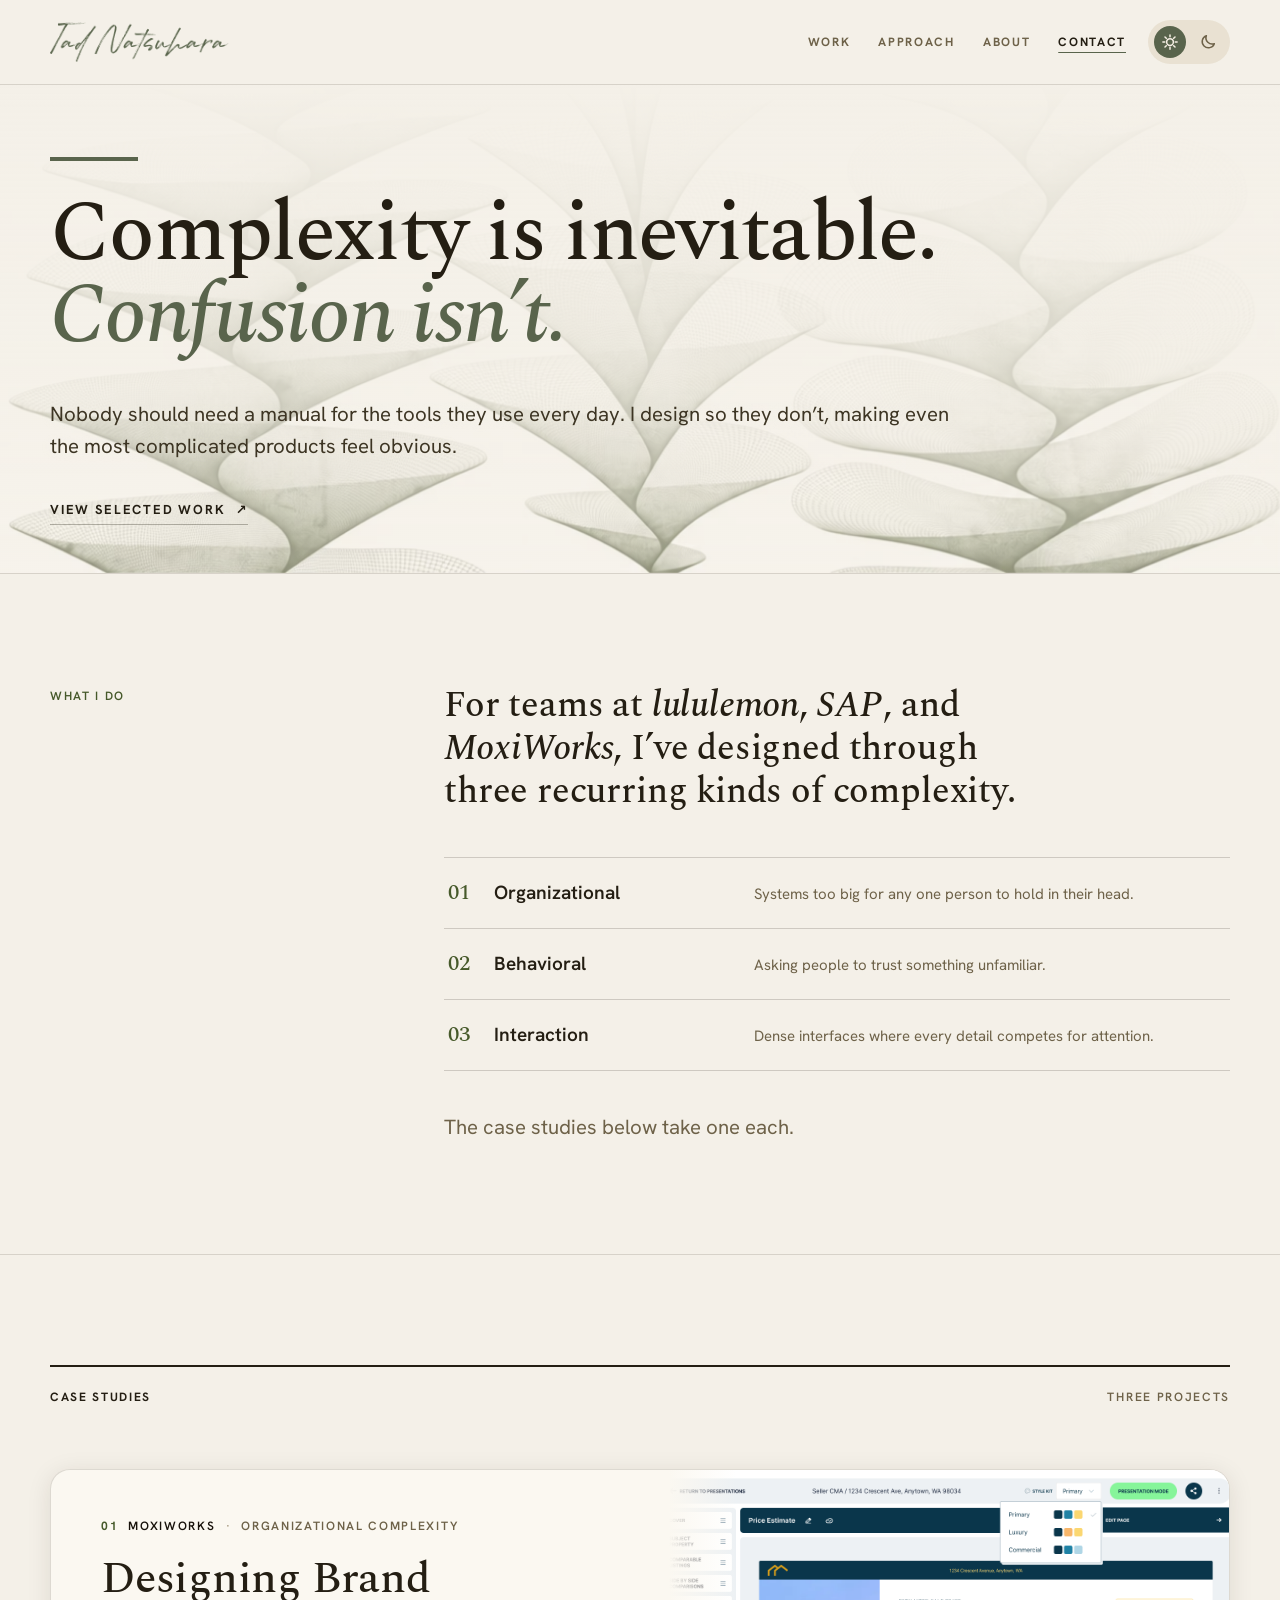
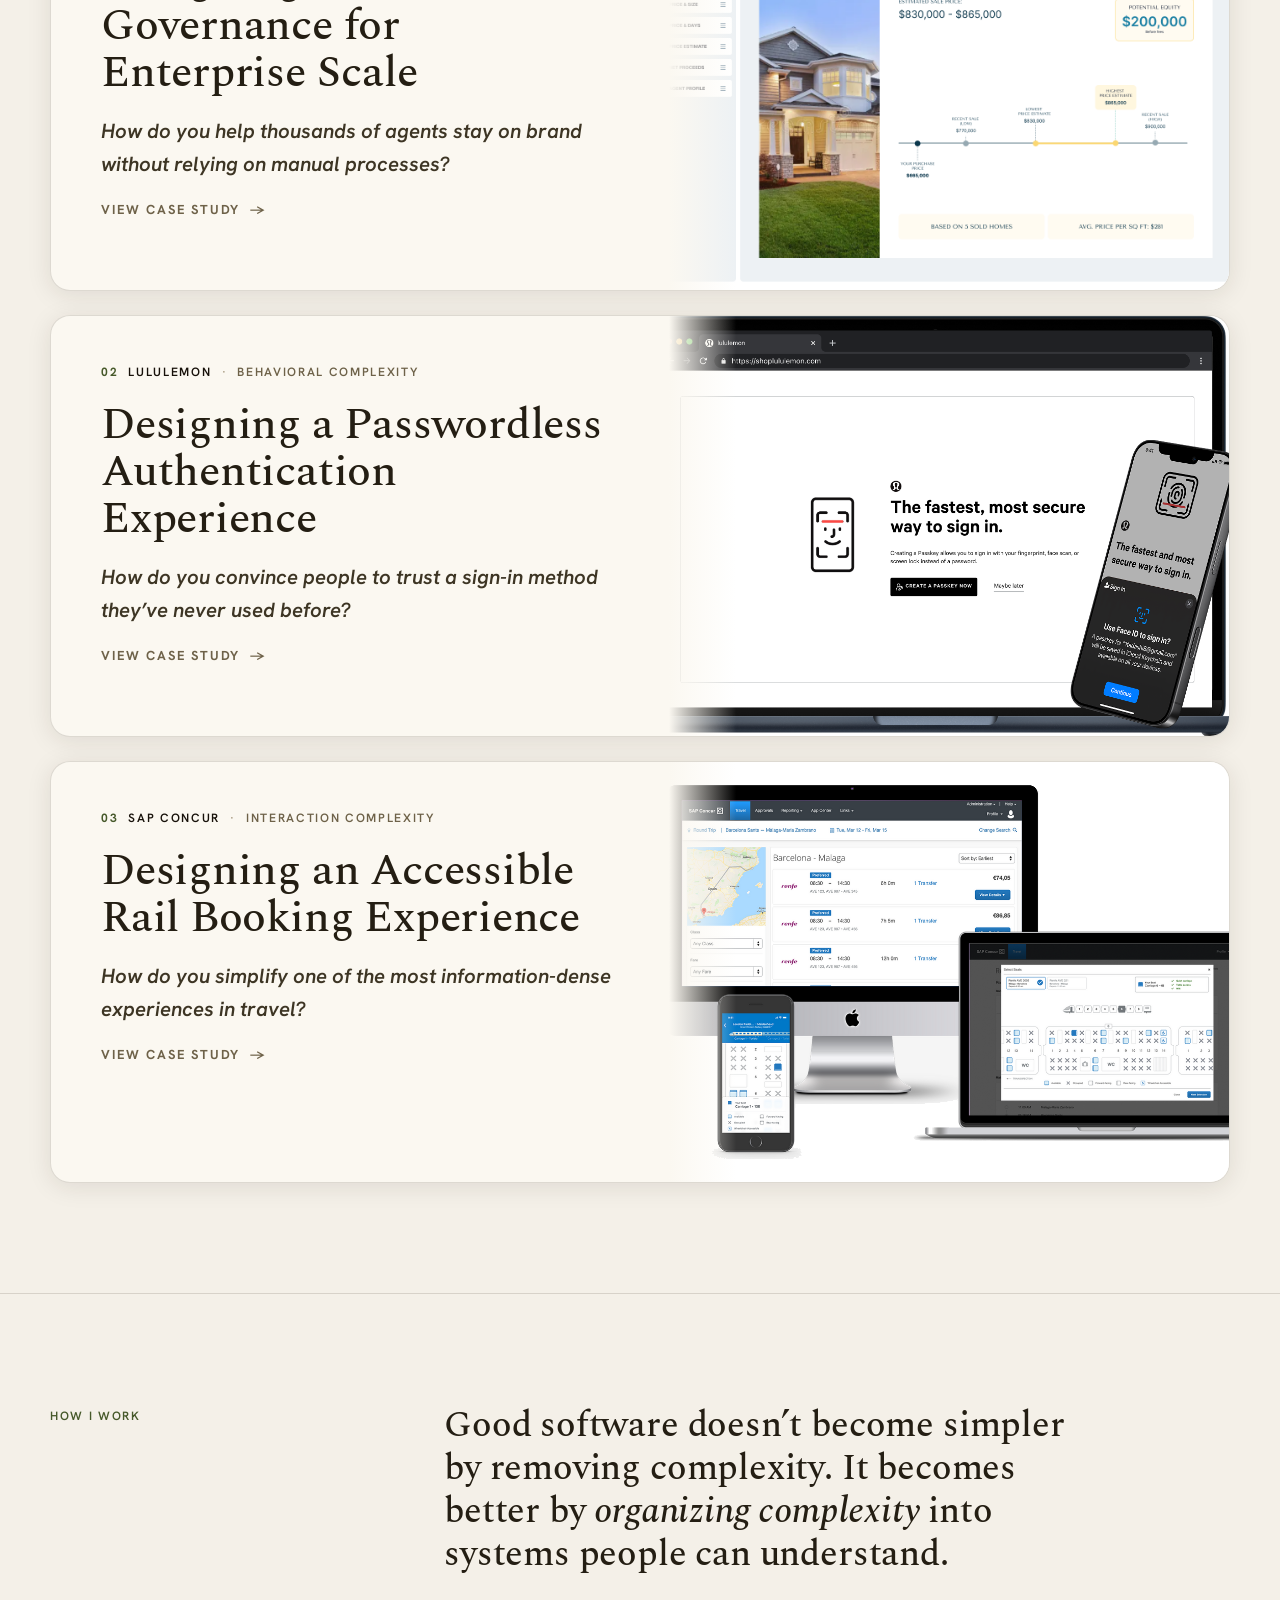
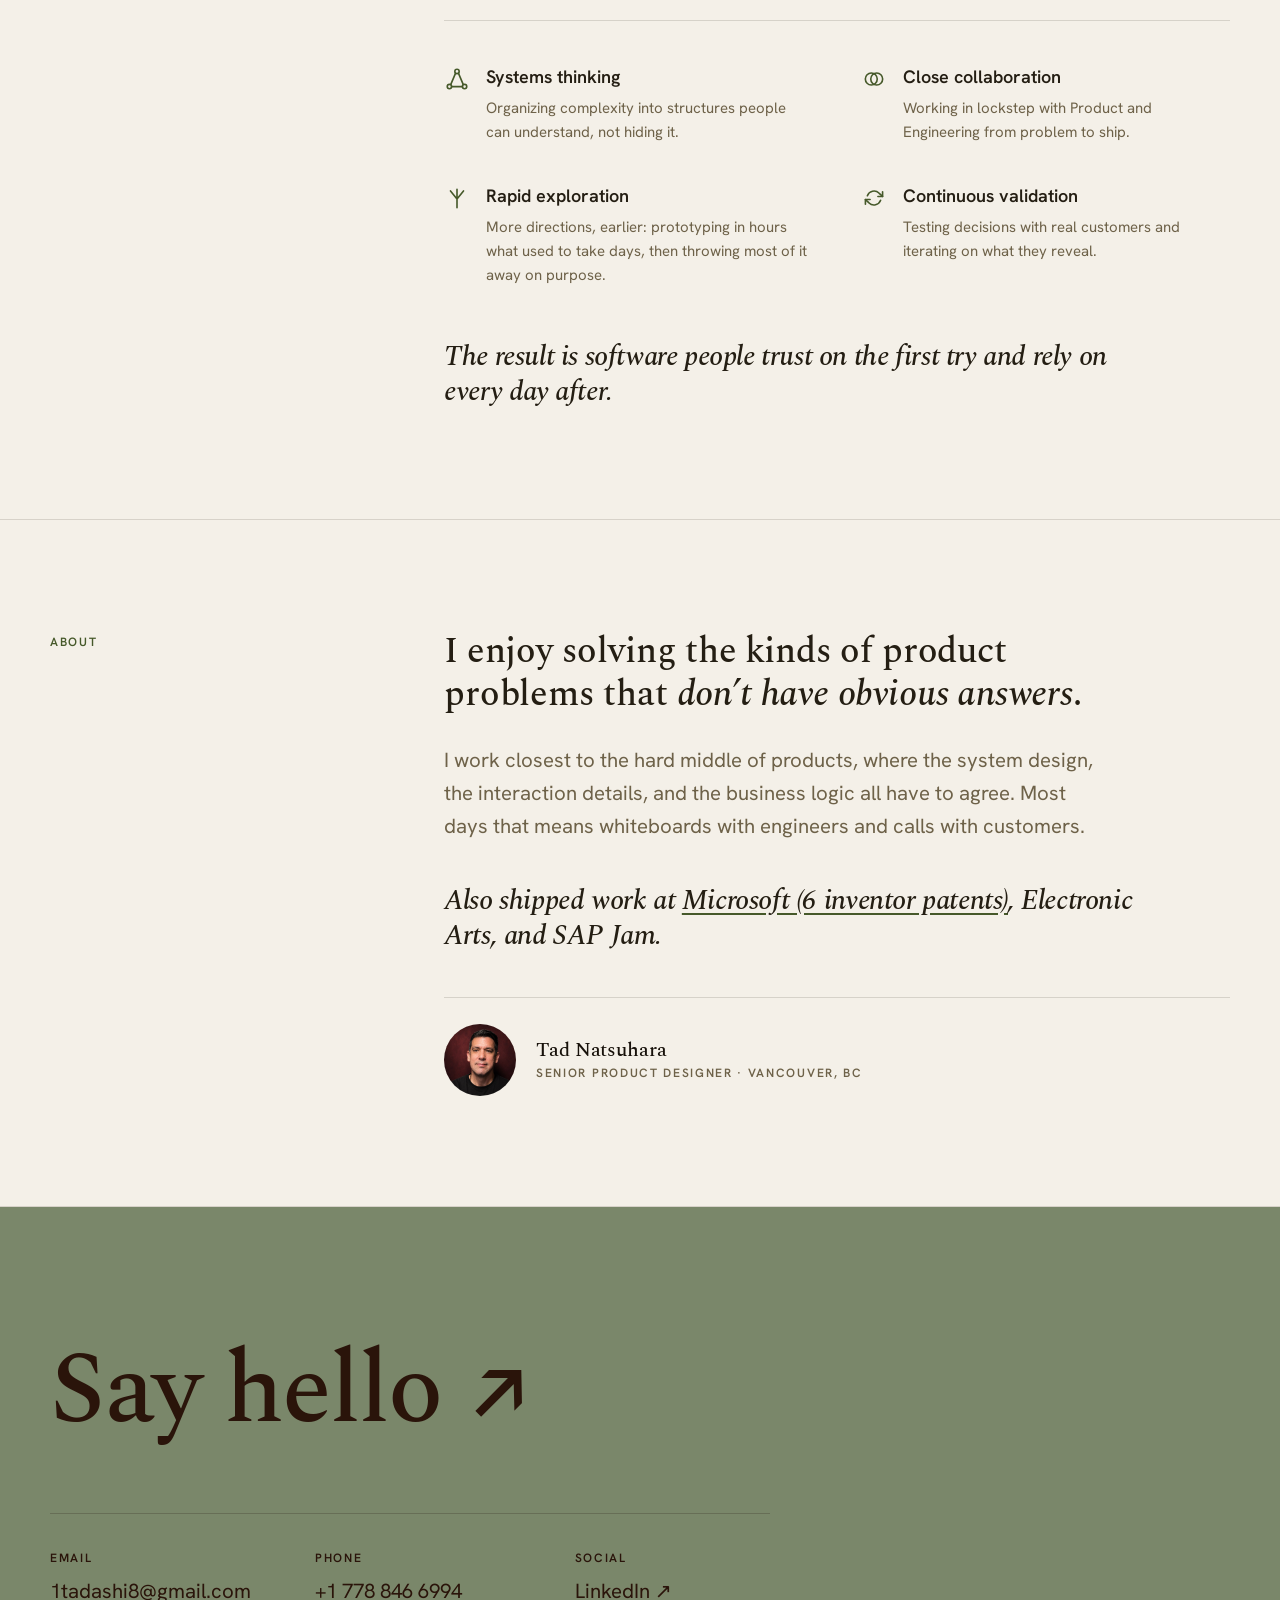
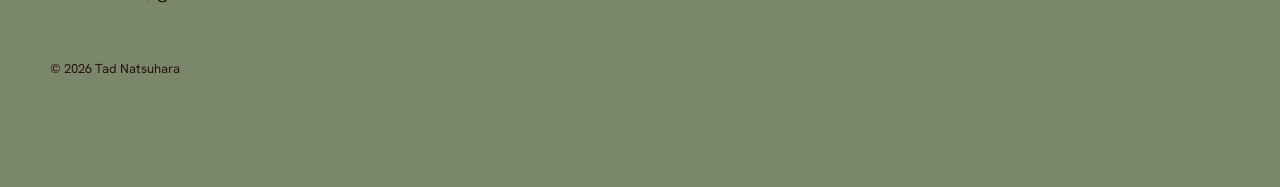
==== index.html @ fec1a0ce "Close the Challenges/Exploration padding stack, sweep reveals on scroll .cs-challenge carries symmet" ====
<!doctype html>
<html lang="en">
<head>
  <meta charset="utf-8" />
  <script>
    document.documentElement.className += ' js';
    /* Theme before first paint: saved choice, else light.
       Light is the canonical editorial default regardless of OS preference;
       :root holds the light tokens. */
    (function () {
      var t; try { t = localStorage.getItem('theme'); } catch (e) {}
      if (t !== 'light' && t !== 'dark') { t = 'light'; }
      document.documentElement.setAttribute('data-theme', t);
    })();
  </script>
  <meta name="viewport" content="width=device-width, initial-scale=1" />
  <title>Tad Natsuhara · Senior Product Designer</title>
  <meta name="description" content="Tad Natsuhara, Senior Product Designer in Vancouver, BC. I design products that simplify complex systems." />

  <!-- Open Graph / social preview -->
  <meta property="og:type" content="website" />
  <meta property="og:url" content="https://tadnatsuhara.com/" />
  <meta property="og:title" content="Tad Natsuhara · Senior Product Designer" />
  <meta property="og:description" content="I design products that simplify complex systems. Case studies with lululemon, SAP Concur, and MoxiWorks." />
  <meta property="og:image" content="https://tadnatsuhara.com/images/portrait.jpg" />
  <meta name="twitter:card" content="summary_large_image" />
  <meta name="twitter:title" content="Tad Natsuhara · Senior Product Designer" />
  <meta name="twitter:description" content="I design products that simplify complex systems. Case studies with lululemon, SAP Concur, and MoxiWorks." />
  <meta name="twitter:image" content="https://tadnatsuhara.com/images/portrait.jpg" />

  <link rel="icon" href="data:image/svg+xml,%3Csvg xmlns='http://www.w3.org/2000/svg' viewBox='0 0 100 100'%3E%3Crect width='100' height='100' rx='22' fill='%2359644C'/%3E%3Ctext x='50' y='70' font-size='60' font-family='Georgia,serif' font-weight='700' fill='%23F4F0E8' text-anchor='middle'%3ET%3C/text%3E%3C/svg%3E" />

  <!-- Spectral (display serif, italics) + Hanken Grotesk (body/nav sans) -->
  <link rel="preconnect" href="https://fonts.googleapis.com" />
  <link rel="preconnect" href="https://fonts.gstatic.com" crossorigin />
  <link href="https://fonts.googleapis.com/css2?family=Hanken+Grotesk:wght@400;500;600;700&family=Spectral:ital,wght@0,400;0,500;0,600;1,400;1,500;1,600&display=swap" rel="stylesheet" />

  <!-- Single source of truth for all design values -->
  <link rel="stylesheet" href="css/tokens.css?v=149" />
  <!-- Component + layout styles (tokens only, no hardcoded values) -->
  <link rel="stylesheet" href="css/components.css?v=149" />
</head>
<body>
  <!-- Page is rendered from data by js/app.js — never hand-written markup per section.
       Content between the BUILD markers is pre-rendered by scripts/build.mjs from the
       same content/component files, so crawlers see full HTML with no JS required.
       js/app.js still re-renders this on load to wire up animations/interactions. -->
  <div id="app"><!-- BUILD:START --><a class="skip-link" href="#content">Skip to content</a>
    <header class="site-header">
      <div class="container site-header__inner">
        <a class="site-header__name" href="#top"><img class="site-header__logo" src="images/TN_Port_Logo.png" alt="Tad Natsuhara" width="201" height="45" /></a>
        <div class="site-header__cluster">
          <nav class="site-header__nav" id="primary-nav" aria-label="Primary">
            <a class="site-header__link" href="#work">Work</a><a class="site-header__link" href="#approach">Approach</a><a class="site-header__link" href="#about">About</a><a class="site-header__link" href="#contact">Contact</a>
          </nav>
          
    <div class="theme-toggle" role="group" aria-label="Color theme">
      <button type="button" class="theme-toggle__item" data-theme-btn="light" aria-pressed="false" aria-label="Light theme"><svg class="theme-toggle__icon" viewBox="0 0 24 24" width="18" height="18" fill="none" stroke="currentColor" stroke-width="2" stroke-linecap="round" aria-hidden="true"><circle cx="12" cy="12" r="4.5"/><path d="M12 2.5v2.5M12 19v2.5M2.5 12H5M19 12h2.5M5.3 5.3l1.8 1.8M16.9 16.9l1.8 1.8M18.7 5.3l-1.8 1.8M7.1 16.9l-1.8 1.8"/></svg></button>
      <button type="button" class="theme-toggle__item" data-theme-btn="dark" aria-pressed="false" aria-label="Dark theme"><svg class="theme-toggle__icon" viewBox="0 0 24 24" width="18" height="18" fill="none" stroke="currentColor" stroke-width="2" stroke-linecap="round" stroke-linejoin="round" aria-hidden="true"><path d="M20.4 14.2A8.3 8.3 0 0 1 9.8 3.6a8.3 8.3 0 1 0 10.6 10.6Z"/></svg></button>
      <span class="theme-toggle__thumb" aria-hidden="true"></span>
    </div>
  
          <button class="site-header__toggle" type="button" aria-expanded="false" aria-controls="primary-nav" aria-label="Toggle navigation menu">
            <span class="site-header__toggle-bar"></span>
            <span class="site-header__toggle-bar"></span>
          </button>
        </div>
      </div>
    </header><main id="content">
    <section class="section" id="top">
      <div class="container"><div data-reveal><div class="hero"><hr class="hero__rule" /><h1 class="hero__headline"><span class="hero__line">Complexity is inevitable.</span><span class="hero__line hero__line--accent">Confusion isn’t.</span></h1><p class="hero__lead">Nobody should need a manual for the tools they use every day. I design so they don’t, making even the most complicated products feel obvious.</p><a class="hero__cta" href="#work">View selected work <span class="hero__cta-arrow" aria-hidden="true">&#8599;</span></a></div></div></div>
    </section>
    <section class="section">
      <div class="container"><div data-reveal>
    <div class="split split--what">
      <div class="split__label"><h2 class="eyebrow">What I Do</h2></div>
      <div class="split__content"><p class="statement">For teams at <strong class="emph">lululemon</strong>, <strong class="emph">SAP</strong>, and <strong class="emph">MoxiWorks</strong>, I’ve designed through three recurring kinds of complexity.</p><div class="kind-list">
    <div class="principle">
      <span class="principle__num">01</span>
      <div class="principle__text">
        <h3 class="principle__title">Organizational</h3>
        <p class="principle__desc">Systems too big for any one person to hold in their head.</p>
      </div>
    </div>
    <div class="principle">
      <span class="principle__num">02</span>
      <div class="principle__text">
        <h3 class="principle__title">Behavioral</h3>
        <p class="principle__desc">Asking people to trust something unfamiliar.</p>
      </div>
    </div>
    <div class="principle">
      <span class="principle__num">03</span>
      <div class="principle__text">
        <h3 class="principle__title">Interaction</h3>
        <p class="principle__desc">Dense interfaces where every detail competes for attention.</p>
      </div>
    </div></div><p class="whatido__closing">The case studies below take one each.</p></div>
    </div></div></div>
    </section>
    <section class="section" id="work">
      <div class="container"><div class="section-opener"><h2 class="section-opener__label">Case Studies</h2><span class="section-opener__meta">Three projects</span></div><div class="case-stack">
    <a class="case-card" id="case-brand-governance" href="case-brand-governance.html" data-reveal>
      <div class="case-card__body">
        <div class="case-card__eyebrow">
          <span class="case-card__num">01</span>
          <span class="case-card__client">MoxiWorks</span>
          <span class="case-card__dot" aria-hidden="true">·</span>
          <span class="case-card__theme">Organizational Complexity</span>
        </div>
        <h3 class="case-card__title">Designing Brand Governance for Enterprise Scale</h3>
        <p class="case-card__question">How do you help thousands of agents stay on brand without relying on manual processes?</p>
        <span class="case-card__cta">View case study <span class="case-card__arrow" aria-hidden="true">&rarr;</span></span>
      </div>
      <div class="case-card__media">
        <img class="image-slot__img" src="images/case-studies/brand-gov-multiple-style-kits.png" alt="Agent-facing CMA in the Presentation Builder with the Style Kit switcher open, offering Primary, Luxury, and Commercial kits" width="1400" height="1000" style="--case-img-pos:62% top" loading="lazy" />
      </div>
    </a>
    <a class="case-card" id="case-passkeys" href="case-passkeys.html" data-reveal>
      <div class="case-card__body">
        <div class="case-card__eyebrow">
          <span class="case-card__num">02</span>
          <span class="case-card__client">lululemon</span>
          <span class="case-card__dot" aria-hidden="true">·</span>
          <span class="case-card__theme">Behavioral Complexity</span>
        </div>
        <h3 class="case-card__title">Designing a Passwordless Authentication Experience</h3>
        <p class="case-card__question">How do you convince people to trust a sign-in method they’ve never used before?</p>
        <span class="case-card__cta">View case study <span class="case-card__arrow" aria-hidden="true">&rarr;</span></span>
      </div>
      <div class="case-card__media">
        <img class="image-slot__img" src="images/case-studies/passkeys-thumb.png" alt="lululemon passkey sign-in flow shown on desktop and mobile" width="1360" height="824" style="--case-img-pos:60% center" loading="lazy" />
      </div>
    </a>
    <a class="case-card" id="case-rail-booking" href="case-rail-booking.html" data-reveal>
      <div class="case-card__body">
        <div class="case-card__eyebrow">
          <span class="case-card__num">03</span>
          <span class="case-card__client">SAP Concur</span>
          <span class="case-card__dot" aria-hidden="true">·</span>
          <span class="case-card__theme">Interaction Complexity</span>
        </div>
        <h3 class="case-card__title">Designing an Accessible Rail Booking Experience</h3>
        <p class="case-card__question">How do you simplify one of the most information-dense experiences in travel?</p>
        <span class="case-card__cta">View case study <span class="case-card__arrow" aria-hidden="true">&rarr;</span></span>
      </div>
      <div class="case-card__media">
        <img class="image-slot__img" src="images/case-studies/rail-booking-thumb-cropped.png" alt="SAP Concur rail seat selection across desktop, tablet, and mobile" width="1343" height="832" style="--case-img-pos:22% top" loading="lazy" />
      </div>
    </a></div></div>
    </section>
    <section class="section" id="approach">
      <div class="container"><div data-reveal>
    <div class="split split--approach">
      <div class="split__label"><h2 class="eyebrow">How I Work</h2></div>
      <div class="split__content"><p class="statement">Good software doesn’t become simpler by removing complexity. It becomes better by <strong class="emph">organizing complexity</strong> into systems people can understand.</p><div class="principle-grid">
    <div class="principle principle--iconed">
      <span class="principle__icon" aria-hidden="true"><svg viewBox="0 0 24 24" fill="none" stroke="currentColor" stroke-width="1.5" stroke-linecap="round" stroke-linejoin="round"><circle class="draw" pathLength="100" cx="12" cy="5" r="2"/><circle class="draw" pathLength="100" cx="5" cy="19" r="2"/><circle class="draw" pathLength="100" cx="19" cy="19" r="2"/><path class="draw" pathLength="100" d="M10.7 6.6 6.3 17M13.3 6.6 17.7 17M7 19h10"/></svg></span>
      <div class="principle__text">
        <h3 class="principle__title">Systems thinking</h3>
        <p class="principle__desc">Organizing complexity into structures people can understand, not hiding it.</p>
      </div>
    </div>
    <div class="principle principle--iconed">
      <span class="principle__icon" aria-hidden="true"><svg viewBox="0 0 24 24" fill="none" stroke="currentColor" stroke-width="1.5" stroke-linecap="round" stroke-linejoin="round"><circle class="draw" pathLength="100" cx="9.5" cy="12" r="5.5"/><circle class="draw" pathLength="100" cx="14.5" cy="12" r="5.5"/></svg></span>
      <div class="principle__text">
        <h3 class="principle__title">Close collaboration</h3>
        <p class="principle__desc">Working in lockstep with Product and Engineering from problem to ship.</p>
      </div>
    </div>
    <div class="principle principle--iconed">
      <span class="principle__icon" aria-hidden="true"><svg viewBox="0 0 24 24" fill="none" stroke="currentColor" stroke-width="1.5" stroke-linecap="round" stroke-linejoin="round"><path class="draw" pathLength="100" d="M12 21V13M6 5.5 12 13 18 5.5M12 13V4"/></svg></span>
      <div class="principle__text">
        <h3 class="principle__title">Rapid exploration</h3>
        <p class="principle__desc">More directions, earlier: prototyping in hours what used to take days, then throwing most of it away on purpose.</p>
      </div>
    </div>
    <div class="principle principle--iconed">
      <span class="principle__icon" aria-hidden="true"><svg viewBox="0 0 24 24" fill="none" stroke="currentColor" stroke-width="1.5" stroke-linecap="round" stroke-linejoin="round"><path class="draw" pathLength="100" d="M5.89 9.84a6.5 6.5 0 0 1 10.69-2.42L19.92 10.56"/><path class="draw" pathLength="100" d="M19.92 6.24V10.56H15.6"/><path class="draw" pathLength="100" d="M4.08 13.44l3.34 3.14A6.5 6.5 0 0 0 18.11 14.16"/><path class="draw" pathLength="100" d="M4.08 17.76V13.44H8.4"/></svg></span>
      <div class="principle__text">
        <h3 class="principle__title">Continuous validation</h3>
        <p class="principle__desc">Testing decisions with real customers and iterating on what they reveal.</p>
      </div>
    </div></div><p class="statement__closing">The result is software people trust on the first try and rely on every day after.</p></div>
    </div></div></div>
    </section>
    <section class="section" id="about">
      <div class="container"><div data-reveal>
    <div class="split split--about">
      <div class="split__label"><h2 class="eyebrow">About</h2></div>
      <div class="split__content"><p class="statement about__statement">I enjoy solving the kinds of product problems that <strong class="emph">don’t have obvious answers</strong>.</p><p class="statement__body">I work closest to the hard middle of products, where the system design, the interaction details, and the business logic all have to agree. Most days that means whiteboards with engineers and calls with customers.</p><p class="about__credential">Also shipped work at <a href="https://patents.justia.com/inventor/tad-natsuhara" target="_blank" rel="noopener">Microsoft (6 inventor patents)</a>, Electronic Arts, and SAP Jam.</p><div class="about__byline"><span class="about__avatar"><img src="images/portrait.jpg" alt="" loading="lazy" /></span><div class="about__byline-text"><span class="about__byline-name">Tad Natsuhara</span><span class="about__byline-meta">Senior Product Designer &middot; Vancouver, BC</span></div></div></div>
    </div></div></div>
    </section></main>
    <footer class="site-footer section--footer" id="contact" data-reveal>
      <div class="container">
        <h2 class="site-footer__cta-heading"><a class="site-footer__cta" href="mailto:1tadashi8@gmail.com">Say hello
          <span class="site-footer__arrow" aria-hidden="true">&#8599;</span>
        </a></h2>
        <div class="site-footer__details">
          <div class="site-footer__col">
            <span class="eyebrow">Email</span>
            <a class="site-footer__link" href="mailto:1tadashi8@gmail.com">1tadashi8@gmail.com</a>
          </div>
          <div class="site-footer__col">
            <span class="eyebrow">Phone</span>
            <a class="site-footer__link" href="tel:+17788466994">+1 778 846 6994</a>
          </div>
          <div class="site-footer__col">
            <span class="eyebrow">Social</span>
            <a class="site-footer__link" href="https://www.linkedin.com/in/tad-natsuhara-design" target="_blank" rel="noopener">
              LinkedIn <span aria-hidden="true">&#8599;</span>
            </a>
          </div>
        </div>
        <p class="site-footer__copyright">&copy; 2026 Tad Natsuhara</p>
      </div>
    </footer><!-- BUILD:END --></div>
  <noscript>
    <div class="noscript-notice container">
      <p>Some animations are disabled without JavaScript, but everything else on this page works as shown.</p>
    </div>
  </noscript>

  <!-- Classic scripts, loaded in order so the site opens directly from file:// with no build step -->
  <!-- Cache-busting: bump ?v= on every one of these files whenever js/ or css/ changes -->
  <script src="js/content.js?v=149"></script>
  <script src="js/components.js?v=149"></script>
  <script src="js/app.js?v=149"></script>
</body>
</html>
---- css/tokens.css ----
/* ============================================================
   Tad Natsuhara — Portfolio Design Tokens (Statement concept)
   Single source of truth. Import once, reference everywhere.
   Never hardcode a raw value in a component — use a var() below.

   oklch() is the source of truth and is supported in all current
   browsers. Hex equivalents are exact sRGB conversions, provided
   as a fallback/reference only.
   ============================================================ */

:root {
  color-scheme: light; /* native form controls / scrollbars match the theme */

  /* ---------- Color: surfaces (warm editorial paper) ---------- */
  --bg:            #F4F0E8; /* page background (warm paper, sampled from the mockup) */
  --bg-footer:     #EDE7DE; /* contact band / deepest surface */
  --bg-card:       #FBF8F1; /* case-study cards lifted toward white */
  --bg-inset:      #E9E1D2; /* image slots + chips */

  /* ---------- Color: text (warm ink ramp; AA-checked on --bg) ---------- */
  --text-primary:   #241E13; /* body + most headings — 13.9:1 */
  --text-bright:    #17110A; /* wordmark, emphasized inline names */
  --text-secondary: #3D3524; /* lead paragraphs — 9.1:1 */
  --text-tertiary:  #554A33;
  --text-muted:     #6E6249; /* eyebrows, supporting copy, nav — 5.2:1 */
  --text-faint:     #A79A80; /* decorative labels */
  --text-faint-2:   #675B42; /* copyright — 4.6:1 on --bg-footer */

  /* ---------- Color: accent (olive — the light theme's identity) ----------
     --accent is the saturated fill/solid + large display accent; --accent-text
     is the slightly deeper olive for small type, which needs ≥4.5:1 on
     paper. The dark theme carries its OWN accent hue — the original signature
     mint — rather than a lighter/darker olive (see [data-theme="dark"]),
     so every accent-hued token below (band, selection, glow) has a mint
     override there. The wordmark PNG is drawn in that mint, so the light
     theme retargets it to olive via a filter (see .site-header__logo). */
  --accent:       oklch(0.487 0.0395 127.8); /* fallback #59644C — olive */
  /* accent-text carries every small supporting highlight (eyebrows, quote
     marks, Decision/Options labels, arrows) — kept at --accent's own hue but
     with more chroma than a straight darken would give it. At --accent's low
     chroma (0.0395), a same-chroma darken reads as a muddy neutral brown
     instead of a legible olive (this is what shipped right after the
     terracotta->olive swap and prompted this fix); 0.075 is the point it
     reads unambiguously as green while staying well inside the muted,
     understated palette (not a bright/saturated green). */
  --accent-text:  oklch(0.437 0.075 127.8); /* fallback #46592A — 6.79:1 on --bg */
  --accent-hex:        #59644C;
  --accent-text-hex:   #46592A;

  /* ---------- Color: inverted "Outcome" band (case studies) ----------
     A saturated olive block with dark ink for the light theme. The dark
     theme overrides this to mint (its own accent's hue at mid lightness),
     since the two themes carry different accent hues. */
  --band-bg:    oklch(0.605 0.045 127.8);     /* fallback #7A876A — olive, ~4.57:1 with --band-text */
  --band-bg-hex: #7A876A;
  --band-text:  #2A140A; /* warm near-black ink on the band — 4.58:1 */
  --band-card:     rgba(26, 13, 6, 0.86);    /* impact cards on the band: ink surface, paper text */
  --band-hairline: rgba(26, 13, 6, 0.2);     /* dividers between impact cards */
  /* Committed Split surface (case-summary right panel, capability chips):
     a softer, lighter tint of the band than the full-bleed Outcome band.
     Mixing toward --bg-inset (light paper here) pushes it brighter than
     --band-bg alone, so --band-text keeps its documented ~4.5:1+ margin.
     The dark-theme override below uses a much smaller inset share, since
     --bg-inset is dark there and would drag the mix (and its contrast with
     --band-text) down instead of up — see that override's comment. */
  --surface-committed: color-mix(in oklch, var(--bg-inset) 46%, var(--band-bg) 54%);
  /* Impact-card text: the card is a dark ink surface on the band in BOTH
     themes, so its text is polarity-fixed paper — never theme-varying. */
  --band-card-text:   #F6EFE4;
  --band-card-text-2: #DCD2C2;

  /* ---------- Color: lines (ink-alpha on paper) ---------- */
  --border:        rgba(36, 30, 19, 0.14); /* default card/section */
  --border-bright: rgba(36, 30, 19, 0.30); /* hover */
  --hairline:      rgba(36, 30, 19, 0.09); /* faintest */
  --hairline-2:    rgba(36, 30, 19, 0.18); /* stronger rule */
  --rule-strong:   #241E13;                /* 2px section opener rule */

  /* ---------- Color: header scrims (page bg at opacity) ---------- */
  --scrim-0:      rgba(244, 240, 232, 0);
  --scrim:        rgba(244, 240, 232, 0.85); /* homepage sticky header */
  --scrim-strong: rgba(244, 240, 232, 0.93); /* case header + subnav fade */

  /* ---------- Selection ---------- */
  --selection-bg:   var(--accent-hex);
  --selection-text: #F7F2E9;

  /* ---------- Typography: families ----------
     Editorial pairing on a contrast axis: a high-contrast display serif
     carries every headline/statement; a neutral grotesque carries body,
     nav, and the wordmark. */
  --font-sans: 'Hanken Grotesk', system-ui, sans-serif;
  /* weights in use: 400 500 600 700 */
  --font-display: 'Spectral', Georgia, 'Times New Roman', serif; /* warm humanist serif with expressive italics; chosen off the reflex-reject list */
  --ls-serif: -0.005em; /* Spectral sets comfortably near 0 */

  /* ---------- Typography: fluid scale (clamp = min, fluid, max) ---------- */
  --fs-display:   clamp(min(3.25rem, 14.5vw), 8vw, 5.25rem); /* hero headline — no-image variant, full-width column. Tuned (was 6rem max / 8.5vw) so "Complexity is inevitable." (the longest hero line) stays on one line across the fluid range, not just at the capped max: at 8.5vw it was a near-exact tie with the column width around tablet (~768px); 8vw carries a real safety margin there too, and the 5.25rem cap (not 6rem) keeps it on one line once the clamp saturates at wide desktop. The min() floor is a hardening fix: a hard 3.25rem floor made "Complexity" (258px) overflow the 240px column on 320px viewports; 14.5vw only undercuts 3.25rem below ~359px, so 375px+ renders identically. */
  --fs-section:   clamp(1.875rem, 4vw, 3.25rem); /* section headlines */
  --fs-section-sm:clamp(1.75rem, 3.4vw, 2.75rem);
  --fs-statement: clamp(1.625rem, 3.1vw, 2.75rem); /* big statements */
  --fs-statement-sm: clamp(1.5rem, 2.8vw, 2.375rem);
  --fs-coda:      clamp(1.375rem, 2.2vw, 1.875rem); /* closing lines under statements (impeccable live, Jul 2026 — sized up so the coda reads as a confident capstone) */
  --fs-lead:      clamp(1.0625rem, 1.6vw, 1.3125rem); /* lead paragraphs */
  --fs-body:      1rem;                       /* body 15–17px range */
  --fs-eyebrow:   0.75rem;                        /* uppercase labels */
  --fs-chip:      0.8125rem;
  /* UI-chrome tier, distinct from the content ramp above: nav/meta links and
     small supporting copy repeat this exact size across components (case
     header/footer back-links; principle/impact/quote descriptions), so they
     get real tokens rather than each hardcoding the value independently. */
  --fs-nav:       0.875rem;  /* back-links, footer meta links */
  --fs-small:     0.9375rem; /* small body copy — descriptions, attributions, mobile nav rows */
  /* A handful of one-off sizes remain literal by choice, not drift: serif
     numerals/headings at component-specific scale (.principle__num 1.5rem,
     .kind-list variants 1.375rem/1.1875rem, .about__byline-name 1.25rem),
     an icon glyph (1.125rem, coincidentally shared by an unrelated heading —
     tokenizing would wrongly couple the two), a decorative quote mark
     (2.75rem), and the image-slot placeholder hint (0.6875rem). Each recurs
     0-1 times outside its own component, so a shared token would consolidate
     nothing real. */

  /* ---------- Typography: tracking / leading ---------- */
  --ls-display:   -0.02em; /* Spectral display sits comfortably near 0 */
  --ls-section:   -0.018em;
  --ls-statement: -0.014em;
  --ls-eyebrow:    0.14em;  /* wide-tracked accent labels, per the mockup */
  --lh-display:    0.98;    /* serif display needs a touch more than a sans */
  --lh-tight:      1.08;
  --lh-statement:  1.2;  /* multi-line statements need more air than display */
  --lh-body:       1.6;

  /* ---------- Layout ---------- */
  --max-width:   1180px;
  --gutter:      40px;       /* left/right page padding */
  --section-pad: 110px;      /* vertical section rhythm (range 60–130) */
  --gap-stack:   24px;       /* card stacks / tight grids */
  --gap-split:   64px;       /* two-column splits (range 56–72) */
  --header-offset: 110px;    /* scroll-margin-top for anchors */

  /* ---------- Radius ---------- */
  --r-card:     14px;
  --r-feature:  20px; /* large featured case-study cards */
  --r-summary:  18px; /* case-study summary card */
  --r-portrait: 16px;
  --r-pill:     100px; /* pills + chips */
  --r-focus:    4px;   /* keyboard focus-ring corner softening */

  /* ---------- Motion ---------- */
  --reveal-dur:  0.7s;
  --reveal-ease: cubic-bezier(0.2, 0.7, 0.2, 1);
  --hover-dur:   0.4s; /* border-color */
  --hover-color-dur: 0.3s;
  --dot-glow: 0 0 0 4px rgba(89, 100, 76, 0.16); /* About status dot — soft ring reads on paper */

  /* ---------- Elevation (DESIGN.md §4) — softer on paper ---------- */
  --shadow-ambient-rest:  0 4px 24px rgba(36, 30, 19, 0.10);
  --shadow-ambient-hover: 0 10px 34px rgba(36, 30, 19, 0.16);

  /* ---------- Media overlay control (video tap-to-play) ----------
     Sits on top of arbitrary video frames, not page background, so it stays
     constant across themes instead of following --bg/--text-primary. */
  --media-control-bg: rgba(20, 16, 10, 0.55);
  --media-control-fg: #F4F0E8;

  /* ---------- Lightbox backdrop (case-study image viewer) ----------
     Isolates an arbitrary screenshot/photo, not page content, so — like the
     media overlay control above — it stays a fixed near-black regardless of
     theme rather than following --scrim (which is page-bg-tinted, for
     header blur over content). */
  --lightbox-backdrop: rgba(10, 8, 6, 0.92);
}

/* ============================================================
   Dark theme (sibling) — set via <html data-theme="dark"> by the
   header toggle (persisted in localStorage; prefers-color-scheme:
   dark is the first-visit trigger). The editorial LIGHT theme above
   is the canonical design; this is its dark counterpart: the SAME
   Spectral/Hanken type and the SAME layouts. The two themes carry
   DIFFERENT accent hues by design — light is olive, dark is the
   original signature mint (keyed to the wordmark's native color). So
   beyond surfaces/ink/lines/scrims/shadows, the accent, Outcome band,
   selection, and status glow all get mint overrides here; they can't
   stay theme-invariant when the hue itself differs.
   Every value below is contrast-checked against WCAG 2.1 AA.
   ============================================================ */
[data-theme="dark"] {
  color-scheme: dark;

  /* Surfaces: warm near-black, stepped by tonal lift */
  --bg:        #15120D;
  --bg-footer: #100D08;
  --bg-card:   #1B1710;
  --bg-inset:  #26211A;

  /* Text: warm paper ramp (primary 14.8:1, muted 5.9:1 on --bg) */
  --text-primary:   #F1EBDF;
  --text-bright:    #FBF6EC;
  --text-secondary: #D8CFC0;
  --text-tertiary:  #C9BCA6;
  --text-muted:     #A1957F;
  --text-faint:     #736959;
  --text-faint-2:   #8A8070;

  /* Accent: the dark theme carries the original signature mint (keyed to the
     TN_Port_Logo wordmark's native color), not the light theme's olive —
     each theme owns its own accent hue. --accent 11.9:1, --accent-text 15:1
     on --bg. Because the two themes no longer share a hue, the Outcome band,
     selection, and status glow below all need mint overrides too. */
  --accent:      oklch(0.81 0.084 179);  /* fallback #83D4C3 — signature mint */
  --accent-text: oklch(0.91 0.097 179);  /* fallback #97F8E4 */
  --accent-hex:        #83D4C3;
  --accent-text-hex:   #97F8E4;

  /* Outcome band — mint (the dark theme's own hue at mid lightness) */
  --band-bg:       oklch(0.62 0.09 179); /* fallback #3D9887 */
  --band-text:     #0E1416;              /* near-black ink in the accent's hue family */
  --band-card:     rgba(14, 20, 22, 0.85);
  --band-hairline: rgba(14, 20, 22, 0.2);
  /* Committed Split surface — dark --bg-inset would darken this mix and
     collapse its contrast with the (also near-black) --band-text, so the
     dark theme leans almost entirely on --band-bg instead of the light
     theme's ~46/54 split (4.98:1 vs. the light mix's own 7.8:1; both clear
     AA's 4.5:1 with margin — measured via canvas-rendered luminance, not
     assumed from the oklch inputs). */
  --surface-committed: color-mix(in oklch, var(--bg-inset) 5%, var(--band-bg) 95%);

  /* Lines: paper-alpha instead of ink-alpha */
  --border:        rgba(241, 235, 223, 0.12);
  --border-bright: rgba(241, 235, 223, 0.26);
  --hairline:      rgba(241, 235, 223, 0.08);
  --hairline-2:    rgba(241, 235, 223, 0.16);
  --rule-strong:   #F1EBDF;

  /* Header scrims: dark page bg at opacity */
  --scrim-0:      rgba(21, 18, 13, 0);
  --scrim:        rgba(21, 18, 13, 0.82);
  --scrim-strong: rgba(21, 18, 13, 0.92);

  /* Selection */
  --selection-bg:   #83D4C3;
  --selection-text: #0E1416;

  /* Elevation: deeper cast on the dark ground */
  --shadow-ambient-rest:  0 4px 24px rgba(0, 0, 0, 0.25);
  --shadow-ambient-hover: 0 10px 34px rgba(0, 0, 0, 0.34);

  --dot-glow: 0 0 10px oklch(0.81 0.084 179); /* mint glow reads on dark */
}

/* ---------- Global base (apply once, e.g. in globals.css) ---------- */
html { scroll-behavior: smooth; }

body {
  margin: 0;
  background: var(--bg);
  color: var(--text-primary);
  font-family: var(--font-sans);
  font-optical-sizing: auto; /* no-op for the current families; harmless if a future variable font carries an opsz axis */
  font-kerning: normal;
  -webkit-font-smoothing: antialiased;
  /* Hardening: inherited safety net so an unbroken long word (URL, email,
     future copy) wraps instead of punching out of its column. Only fires
     when a single word exceeds the line, so normal text is untouched. */
  overflow-wrap: break-word;
}

::selection { background: var(--selection-bg); color: var(--selection-text); }

/* Anchor targets clear the sticky header */
[id] { scroll-margin-top: var(--header-offset); }

/* Centered content column used by every section */
.container {
  max-width: var(--max-width);
  margin: 0 auto;
  padding-left: var(--gutter);
  padding-right: var(--gutter);
}

/* Scroll-reveal — trigger by adding .is-visible via IntersectionObserver */
@keyframes revealUp {
  from { opacity: 0; transform: translateY(20px); }
  to   { opacity: 1; transform: none; }
}
/* Gated on html.js (set inline in <head>): without JS everything paints visible.
   Gated a second time on [data-reveal-armed], which initReveal sets only after
   it has confirmed IntersectionObserver exists and is about to observe. An
   unarmed [data-reveal] paints normally, so a JS error, a headless render, or
   an observer that never fires can't ship a blank section — the reveal is an
   enhancement on top of visible content, never the thing that grants it. */
html.js [data-reveal][data-reveal-armed]:not(.is-visible) { opacity: 0; }
html.js [data-reveal].is-visible {
  animation: revealUp var(--reveal-dur) var(--reveal-ease) both;
}

@media (prefers-reduced-motion: reduce) {
  html { scroll-behavior: auto; }
  [data-reveal],
  html.js [data-reveal][data-reveal-armed]:not(.is-visible) { opacity: 1; }
  [data-reveal].is-visible { animation: none; }
}

/* Tighter vertical rhythm on small screens (--section-pad range is 60-130) */
@media (max-width: 600px) {
  :root { --section-pad: 64px; }
}
---- css/components.css ----
/* ============================================================
   Components + layout styles — Tad Natsuhara portfolio
   RULE: reference var() from tokens.css only. No raw hex / px
   that already exist as a token. tokens.css is the source of truth.
   ============================================================ */

/* ---------- Layout primitive: Section ----------
   Vertical rhythm + 1px separators between sections (build-spec §1).
   .container itself is defined in tokens.css — do not redefine it. */
.section {
  padding-top: var(--section-pad);
  padding-bottom: var(--section-pad);
  border-bottom: 1px solid var(--border);
}
.section--flush  { border-bottom: none; }
.section--footer { background: var(--bg-footer); border-bottom: none; }

/* ---------- Layout primitive: sticky-label split ----------
   The reused two-column pattern: sticky cyan eyebrow left, content right
   (build-spec §3 — What I Do, How I Work, About). Column ratio is set
   per use via the --split-cols custom property so one rule serves all. */
.split {
  display: grid;
  grid-template-columns: 0.42fr 1fr; /* default; modifiers below override per section */
  gap: var(--gap-split);
  align-items: start;
}
/* Per-section column ratios (build-spec §3b/3d/3f) — kept here, never inline */
.split--what    { grid-template-columns: 0.42fr 1fr; }
.split--approach{ grid-template-columns: 0.42fr 1fr; }
.split--about   { grid-template-columns: 0.42fr 1fr; }
.split__label {
  position: sticky;
  top: var(--header-offset);
}

/* ---------- Text primitives: Eyebrow / Pill / Chip ---------- */
.eyebrow {
  display: inline-block;
  margin: 0;
  font-size: var(--fs-eyebrow);
  font-weight: 600;
  letter-spacing: var(--ls-eyebrow);
  text-transform: uppercase;
  color: var(--accent-text);
}

.pill {
  display: inline-block;
  background: var(--accent);
  color: var(--band-text);
  font-size: var(--fs-eyebrow);
  font-weight: 700;
  padding: 7px 14px;
  border-radius: var(--r-pill);
}

.chip {
  display: inline-block;
  /* Matches the summary card's Committed Split treatment (case.css
     .cs-summary__right) so the capability chips read as part of the same
     accent-committed system, not a leftover neutral inset fill. */
  background: var(--surface-committed);
  color: var(--band-text);
  font-size: var(--fs-chip);
  font-weight: 500;
  padding: 7px 13px;
  border-radius: var(--r-pill);
}

/* ---------- SiteHeader (build-spec §2) ---------- */
.site-header {
  position: sticky;
  top: 0;
  z-index: 50;
  background: var(--scrim);
  backdrop-filter: blur(12px);
  -webkit-backdrop-filter: blur(12px);
  border-bottom: 1px solid var(--border);
}
.site-header__inner {
  display: flex;
  align-items: center;
  justify-content: space-between;
  padding-top: 20px;
  padding-bottom: 20px;
}
.site-header__name {
  display: inline-flex;
  align-items: center;
  text-decoration: none;
  min-width: 0; /* let the wordmark shrink as a flex child instead of forcing overflow */
}
.site-header__logo {
  display: block;
  /* Fluid sizing (hardening): caps at the designed 40px height, but shrinks
     proportionally when the header runs out of room (320px devices with the
     theme toggle + hamburger). Fixed height + width:auto forced a 179px
     minimum that overflowed the viewport below ~380px. */
  width: auto;
  height: auto;
  max-height: 40px;
  max-width: 100%; /* 201x45 intrinsic keeps the aspect; 40px stays under native height so it stays crisp */
  /* The source asset is drawn in the signature mint — the dark theme's own
     accent — so the DEFAULT (light) rule retargets it, and dark needs none. */
  filter: hue-rotate(287.5deg) saturate(0.68) brightness(0.43); /* mint → olive ~#59644C, tuned by sampling rendered pixels */
}
/* Dark theme's accent IS the mint the asset is drawn in, so drop the filter. */
[data-theme="dark"] .site-header__logo { filter: none; }
.site-header__cluster { display: flex; align-items: center; gap: 22px; }
.site-header__nav { display: flex; gap: 28px; }
.site-header__link {
  font-size: var(--fs-eyebrow);
  font-weight: 700;
  letter-spacing: var(--ls-eyebrow);
  text-transform: uppercase;
  color: var(--text-muted);
  text-decoration: none;
  transition: color var(--hover-color-dur);
  padding-block: 15px;   /* 44px tap box */
  margin-block: -15px;
}
.site-header__link:hover { color: var(--text-primary); }
/* Scrollspy (js/app.js initNavScrollSpy) — same treatment as the case-study
   subnav's [aria-current] (css/case.css) so "you are here" reads identically
   across the site. */
.site-header__link[aria-current] {
  color: var(--text-primary);
  text-decoration: underline;
  text-decoration-color: var(--accent);
  text-underline-offset: 6px;
}

/* ---------- Mobile nav toggle (hidden on desktop) ---------- */
.site-header__toggle {
  display: none;
  flex-direction: column;
  justify-content: center;
  align-items: center;
  gap: 5px;
  width: 44px;
  height: 44px;
  margin: -10px;
  padding: 0;
  background: none;
  border: none;
  cursor: pointer;
}
.site-header__toggle-bar {
  display: block;
  width: 20px;
  height: 2px;
  background: var(--text-primary);
  transition: transform var(--hover-color-dur), opacity var(--hover-color-dur);
}
.site-header__toggle[aria-expanded="true"] .site-header__toggle-bar:first-child { transform: translateY(3.5px) rotate(45deg); }
.site-header__toggle[aria-expanded="true"] .site-header__toggle-bar:last-child { transform: translateY(-3.5px) rotate(-45deg); }

/* ---------- Theme toggle (light/dark) ----------
   An icon-only sliding switch: both icons sit in a pill track, a solid
   accent capsule sits behind whichever one is active and slides between
   them on click. No text labels — position + color are the only state
   cues needed, so it stays compact next to the eyebrow nav. Needs JS to
   act, so the group is gated on html.js like the reveals. (impeccable
   live, Jul 2026 — third iteration: single "switch to X" button, then a
   two-option fading-label pair, then this per direct feedback that the
   labeled pair read as cluttered.) */
.theme-toggle {
  --toggle-size: 32px; /* real hit area, not padding-expanded — the two icons sit close
    enough together that an invisible-padding tap-target trick (the site's usual approach,
    e.g. .site-header__link) would make their expanded hit zones overlap and misroute clicks
    between them near the boundary. Grown from an original 24px (bare WCAG 2.5.8 floor,
    flagged in a design critique as the smallest, easiest-to-mis-tap target on the page) to
    32px by enlarging the real box itself — that sidesteps the overlap problem the padding
    trick would cause, since the track and the gap between buttons grow together instead of
    two invisible zones creeping into each other. Still short of the site's 44px convention
    by design: two 44px circles here would crowd the eyebrow nav in the header cluster. */
  --toggle-gap: 6px;
  display: none;
  position: relative;
  align-items: center;
  gap: var(--toggle-gap);
  /* No explicit height: an explicit height here (content-box) stacks on TOP of the padding
     below instead of including it, inflating the track and — because the thumb's absolute
     top:3px is measured from the padding edge while flex centers the buttons inside the
     now-taller content box — throwing the thumb and the buttons out of alignment by the
     centering offset. Let the track auto-size to button height + padding instead. */
  padding: 6px;
  border-radius: var(--r-pill);
  background: var(--bg-inset);
}
html.js .theme-toggle { display: inline-flex; }
.theme-toggle__item {
  position: relative;
  z-index: 1;
  display: inline-flex;
  align-items: center;
  justify-content: center;
  width: var(--toggle-size);
  height: var(--toggle-size);
  border: none;
  background: none;
  border-radius: 50%;
  padding: 0;
  cursor: pointer;
  color: var(--text-muted);
  transition: color var(--hover-color-dur);
}
/* Active icon needs its OWN ink per theme, not --band-text as-is: --band-text is tuned
   against --band-bg (a mid-tone olive/mint similar in both themes), but this capsule uses
   --accent, which is dark-ish in light mode and very light in dark mode — opposite
   lightness profiles. --band-card-text (light) reads ~5.5:1 on light-mode's dark olive
   accent; dark-mode's own --band-text (near-black) reads ~10.8:1 on its light mint accent.
   The old single value read ~2.8:1 in light mode — a real contrast failure. */
.theme-toggle__item[aria-pressed="true"] { color: var(--band-card-text); }
[data-theme="dark"] .theme-toggle__item[aria-pressed="true"] { color: var(--band-text); }
.theme-toggle__item:hover:not([aria-pressed="true"]) { color: var(--text-primary); }
.theme-toggle__item:focus-visible { outline: 2px solid var(--accent); outline-offset: 2px; }
.theme-toggle__thumb {
  position: absolute;
  top: 6px;
  left: 6px;
  width: var(--toggle-size);
  height: var(--toggle-size);
  border-radius: 50%;
  background: var(--accent);
  transition: transform 0.35s var(--reveal-ease);
}
[data-theme="dark"] .theme-toggle__thumb { transform: translateX(calc(var(--toggle-size) + var(--toggle-gap))); }
:root:not([data-theme="dark"]) .theme-toggle__thumb { transform: translateX(0); }
@media (prefers-reduced-motion: reduce) {
  .theme-toggle__thumb { transition: none; }
}

/* ---------- Hero (editorial two-column: text left, portrait right) ---------- */
/* Shorter than the standard .section rhythm — the hero's wireframe motif
   anchors to the section's bottom edge, so trimming this section's own
   height (mostly the bottom half) pulls the motif higher up the page
   instead of leaving it stranded under a tall band of empty paper. */
#top {
  position: relative;
  overflow: hidden;
  isolation: isolate;
  background-color: var(--bg);
  padding-top: 72px;
  padding-bottom: 48px;
}
/* Generative wireframe motif carried over from the brand's prior site — each
   theme gets its own render (dark: hero-bg.jpg on near-black; light:
   hero-bg-light.avif on warm paper) rather than filtering one asset, since
   the motif's own tones need to invert, not just its hue. Anchored bottom +
   faded into --bg up top so the headline and lead stay on clean canvas and
   the image's edge seams invisibly into the page bg. Decorative only (CSS
   background, no DOM node, no alt).

   Split into two layers so the image alone can drift on scroll:
   ::before carries the image and reads --hero-parallax (set rAF-throttled by
   initHeroParallax in app.js) as a GPU-composited translate; ::after carries
   the fade and stays fixed to the section so the headline keeps clean canvas
   regardless of how far the image has drifted. The -100px top bleed on
   ::before absorbs the downward drift (capped at 70px in JS) so no gap opens
   at the bottom-anchored edge. No JS or reduced-motion => --hero-parallax
   stays unset (0px) and this is simply a static bottom-anchored background. */
[data-theme="dark"] #top::before {
  content: "";
  position: absolute;
  top: -100px;
  left: 0;
  right: 0;
  bottom: 0;
  z-index: 0;
  background: url('../images/hero-bg.jpg') center bottom / cover no-repeat;
  transform: translate3d(0, var(--hero-parallax, 0px), 0);
  will-change: transform;
}
:root:not([data-theme="dark"]) #top::before {
  content: "";
  position: absolute;
  top: -100px;
  left: 0;
  right: 0;
  bottom: 0;
  z-index: 0;
  background: url('../images/hero-bg-light.avif') center bottom / cover no-repeat;
  transform: translate3d(0, var(--hero-parallax, 0px), 0);
  will-change: transform;
}
/* Fade overlay — fixed to the section (no parallax), same math as before.
   color-mix(in srgb, var(--bg) X%, transparent) derives the fade from --bg
   directly instead of hardcoding its RGB decimal equivalent — repainting
   --bg no longer silently desyncs this fade from the page background. */
#top::after {
  content: "";
  position: absolute;
  inset: 0;
  z-index: 1;
  pointer-events: none;
  background: linear-gradient(to bottom, var(--bg) 0%, color-mix(in srgb, var(--bg) 82%, transparent) 58%, color-mix(in srgb, var(--bg) 40%, transparent) 100%);
}
#top > .container { position: relative; z-index: 2; }
@media (prefers-reduced-motion: reduce) {
  #top::before { transform: none; }
}
/* Insurance for the lead sitting over the brighter part of the motif. */
[data-theme="dark"] #top .hero__lead { text-shadow: 0 1px 12px color-mix(in srgb, var(--bg) 60%, transparent); }
:root:not([data-theme="dark"]) #top .hero__lead { text-shadow: 0 1px 12px color-mix(in srgb, var(--bg) 60%, transparent); }
/* No-image hero: typography alone carries the full weight, so the headline
   is pushed to its documented ceiling (6rem / --fs-display max) and given
   a wider column and more generous pacing than the split-column layout had
   room for. The rule above the headline is the one graphic anchor standing
   in for the photo — reuses --accent, no new token. */
.hero { max-width: 920px; }
.hero__rule {
  width: 88px;
  height: 4px;
  margin: 0 0 32px;
  background: var(--accent);
  border: none;
  transform-origin: left center;
}
/* Draws left-to-right as the hero's own opening beat, ahead of the headline
   glyphs settling (initThesisSettle in app.js) — one continuous "assembling
   itself" sequence rather than a second, unrelated animation. Gated on the
   same [data-reveal].is-visible trigger everything else uses; no-JS,
   reduced-motion, and headless renders all just see the finished rule. */
html.js [data-reveal] .hero__rule { transform: scaleX(0); }
html.js [data-reveal].is-visible .hero__rule {
  animation: heroRuleDraw 0.45s var(--reveal-ease) both;
}
@keyframes heroRuleDraw {
  from { transform: scaleX(0); }
  to { transform: scaleX(1); }
}
@media (prefers-reduced-motion: reduce) {
  html.js [data-reveal] .hero__rule,
  html.js [data-reveal].is-visible .hero__rule { transform: none; animation: none; }
}

.hero__headline {
  margin: 0;
  font-family: var(--font-display);
  font-size: var(--fs-display);
  line-height: var(--lh-display);
  letter-spacing: var(--ls-display);
  font-weight: 500; /* the thick/thin contrast comes from optical sizing, not weight */
}
.hero__line { display: block; text-wrap: balance; }
.hero__line--accent { font-style: italic; color: var(--accent); } /* the italic accent turn, per the mockup */

.hero__lead {
  margin: 40px 0 0;
  font-size: var(--fs-lead);
  line-height: var(--lh-body);
  color: var(--text-secondary);
}
.hero__cta {
  display: inline-flex;
  align-items: center;
  gap: 10px;
  /* Tap target ≥44px (WCAG 2.5.8): most of the height is top padding so the
     underline still hugs the text; margin-top carries the rest of the gap. */
  margin-top: 16px;
  padding: 22px 0 6px;
  font-size: var(--fs-chip);
  font-weight: 700;
  letter-spacing: var(--ls-eyebrow);
  text-transform: uppercase;
  color: var(--text-primary);
  text-decoration: none;
  border-bottom: 1px solid var(--border-bright);
  transition: color var(--hover-color-dur), border-color var(--hover-color-dur);
}
.hero__cta:hover { color: var(--accent-text); border-color: var(--accent); }
.hero__cta-arrow { transition: transform var(--hover-color-dur); }
.hero__cta:hover .hero__cta-arrow { transform: translate(3px, -3px); }

/* ---------- Statement block (What I Do; reused by How I Work) ---------- */
.statement {
  margin: 0 0 28px;
  font-family: var(--font-display);
  font-size: var(--fs-statement-sm);
  line-height: var(--lh-statement);
  letter-spacing: var(--ls-serif);
  font-weight: 500;
  color: var(--text-primary);
}
.statement__body {
  margin: 0 0 28px;
  font-size: var(--fs-lead);
  line-height: var(--lh-body);
  color: var(--text-muted);
  max-width: 60ch;
}
/* ---------- Section opener (2px rule + label/meta row, build-spec §3c) ---------- */
.section-opener {
  display: flex;
  align-items: baseline;
  justify-content: space-between;
  padding-top: 22px;
  border-top: 2px solid var(--rule-strong);
  margin-bottom: var(--gap-split);
}
.section-opener__label {
  margin: 0;
  font-size: var(--fs-eyebrow);
  font-weight: 700;
  letter-spacing: var(--ls-eyebrow);
  text-transform: uppercase;
  color: var(--text-primary);
}
.section-opener__meta {
  font-size: var(--fs-eyebrow);
  font-weight: 600;
  letter-spacing: var(--ls-eyebrow);
  text-transform: uppercase;
  color: var(--text-muted);
}

/* ---------- CaseStudyCard (build-spec §3c) ---------- */
.case-stack { display: flex; flex-direction: column; gap: var(--gap-stack); }

.case-card {
  display: grid;
  grid-template-columns: 1.05fr 0.95fr;
  background: var(--bg-card);
  border: 1px solid var(--border);
  border-radius: var(--r-feature);
  overflow: hidden;
  text-decoration: none;
  color: inherit;
  box-shadow: var(--shadow-ambient-rest);
  transition: border-color var(--hover-dur), box-shadow var(--hover-dur);
}
.case-card:hover { border-color: var(--border-bright); box-shadow: var(--shadow-ambient-hover); }

.case-card__body { padding: 48px 50px; }

.case-card__eyebrow {
  display: flex;
  align-items: center;
  gap: 10px;
  flex-wrap: wrap;
  font-size: var(--fs-eyebrow);
  font-weight: 600;
  letter-spacing: var(--ls-eyebrow);
  text-transform: uppercase;
  color: var(--text-muted);
  margin-bottom: 22px;
}
.case-card__num { color: var(--accent-text); font-weight: 700; }
.case-card__client { color: var(--text-bright); }
.case-card__dot { color: var(--text-faint); }

.case-card__title {
  margin: 0 0 18px;
  font-family: var(--font-display);
  font-size: var(--fs-section-sm);
  line-height: var(--lh-tight);
  letter-spacing: var(--ls-serif);
  font-weight: 500;
  color: var(--text-primary);
}
.case-card__question {
  margin: 0 0 18px;
  font-size: var(--fs-lead);
  font-style: italic;
  font-weight: 600;
  line-height: var(--lh-body);
  color: var(--text-secondary);
}
.case-card__cta {
  display: inline-flex;
  align-items: center;
  gap: 10px;
  font-size: var(--fs-chip);
  font-weight: 700;
  letter-spacing: var(--ls-eyebrow);
  text-transform: uppercase;
  color: var(--text-muted);
  transition: color var(--hover-color-dur);
}
.case-card__arrow { transition: transform var(--hover-color-dur); }
.case-card:hover .case-card__cta { color: var(--text-primary); }
.case-card:hover .case-card__arrow { transform: translateX(4px); }

/* The three thumbnails are white-background product screenshots. On the
   homepage card their job is invitation, not information: a `contain` fit
   shrank each whole artifact into the half-card until its UI was an
   illegible wall of 6px labels. Instead we `cover`-crop to a confident,
   legible detail — the focal point per image comes from content.js as
   --case-img-pos (object-position), so each card frames its signature
   moment (the Style-Kit switcher, the passkey prompt, a seat map) rather
   than the entire screen. The white mat still matches the screenshots'
   own white, so the crop reads as one continuous surface. */
.case-card__media { position: relative; background: #fff; min-height: 420px; }
.case-card__media .image-slot__img {
  object-fit: cover;
  object-position: var(--case-img-pos, center top);
}
/* Seam scrim: a soft fade along the inner edge where the media meets the
   body, so the cropped detail reads as bleeding into the card, not a hard
   rectangle abutting the text column. Vertical seam on desktop (media is
   the right column), horizontal seam once the card stacks. */
.case-card__media::after {
  content: "";
  position: absolute;
  inset: 0;
  pointer-events: none;
  background: linear-gradient(to right, var(--bg-card) 0%, color-mix(in srgb, var(--bg-card) 0%, transparent) 12%);
}

/* ---------- ImageSlot placeholder ---------- */
.image-slot {
  display: flex;
  flex-direction: column;
  align-items: center;
  justify-content: center;
  gap: 8px;
  height: 100%;
  min-height: 420px;
  padding: 24px;
  text-align: center;
  background: var(--bg-inset);
}
.image-slot__icon { font-size: 1.625rem; color: var(--text-faint); }
.image-slot__caption { font-size: var(--fs-chip); font-weight: 600; color: var(--text-muted); }
.image-slot__hint {
  font-size: 0.6875rem;
  letter-spacing: var(--ls-eyebrow);
  text-transform: uppercase;
  color: var(--text-muted);
}
.image-slot__img { display: block; width: 100%; height: 100%; object-fit: cover; }

/* ---------- ImageSlot video: tap-to-play fallback ----------
   iOS Low Power Mode blocks video autoplay outright, in every browser, no
   matter how playback is triggered in JS — a real tap is the only thing
   guaranteed to work, since it's a genuine user gesture. The button is
   always in the DOM (progressive enhancement hides it without JS, see
   html.js below) and js/case-template.js toggles .is-paused to show it
   whenever the video isn't actually playing. */
.image-slot__video { position: relative; display: block; }
.image-slot__play {
  display: none;
  position: absolute;
  inset: 0;
  margin: auto;
  width: 56px;
  height: 56px;
  align-items: center;
  justify-content: center;
  border: none;
  border-radius: 50%;
  background: var(--media-control-bg);
  color: var(--media-control-fg);
  cursor: pointer;
  opacity: 0;
  pointer-events: none;
  transition: opacity var(--hover-color-dur), background var(--hover-color-dur);
}
html.js .image-slot__play { display: flex; }
.image-slot__video.is-paused .image-slot__play { opacity: 1; pointer-events: auto; }
.image-slot__play:hover { background: var(--media-control-bg); filter: brightness(1.15); }
.image-slot__play svg { width: 22px; height: 22px; fill: currentColor; margin-left: 3px; }

/* ---------- ImageSlot zoom trigger: case-study body images only (js/case-template.js
   sets zoomable: true; the homepage card thumbnail never does) — opens
   js/case-template.js's lightbox. Reset to a plain block so it's invisible
   as a "button" and doesn't disturb the img sizing rules that target
   .image-slot__img elsewhere in this file and in case.css. */
.image-slot__zoom-trigger {
  position: relative;
  display: block;
  width: 100%;
  border: none;
  margin: 0;
  padding: 0;
  background: none;
  font: inherit;
  color: inherit;
  cursor: zoom-in;
  -webkit-tap-highlight-color: transparent;
}
.image-slot__zoom-icon {
  display: none;
  position: absolute;
  right: 12px;
  bottom: 12px;
  width: 36px;
  height: 36px;
  align-items: center;
  justify-content: center;
  border-radius: 50%;
  background: var(--media-control-bg);
  color: var(--media-control-fg);
  opacity: 0.85;
  transition: opacity var(--hover-color-dur);
}
/* Same progressive-enhancement gate as .image-slot__play: without JS the
   lightbox never opens, so showing an inert affordance would mislead. */
html.js .image-slot__zoom-icon { display: flex; }
.image-slot__zoom-trigger:hover .image-slot__zoom-icon,
.image-slot__zoom-trigger:focus-visible .image-slot__zoom-icon { opacity: 1; }
.image-slot__zoom-icon svg { width: 18px; height: 18px; }

/* ---------- ImageSlot figcaption: real images, not the empty placeholder ---------- */
.image-slot__figure { margin: 0; display: flex; flex-direction: column; height: 100%; }
.image-slot__figure .image-slot__img { flex: 1 1 auto; min-height: 0; }
.image-slot__figure .image-slot__video { flex: 1 1 auto; min-height: 0; display: flex; }
.image-slot__figure .image-slot__zoom-trigger { display: flex; flex: 1 1 auto; min-height: 0; }
.image-slot__figcaption {
  margin-top: 10px;
  font-size: var(--fs-chip);
  color: var(--text-muted);
  text-align: center;
}

/* ---------- Statement closing line (How I Work) ----------
   Sized up and tightened (impeccable live, Jul 2026 — chosen over a
   quieter Hanken Grotesk aside and an upright right-aligned marginal
   note) so the coda reads as a confident capstone to the section. */
.statement__closing {
  margin: 52px 0 0;
  max-width: 46ch;
  font-family: var(--font-display);
  font-size: var(--fs-coda);
  line-height: 1.25;
  letter-spacing: var(--ls-statement);
  font-weight: 500;
  font-style: italic; /* the italic serif coda, per the mockup */
  color: var(--text-primary);
}

/* ---------- PrincipleItem grid (build-spec §3d) ---------- */
.principle-grid {
  display: grid;
  grid-template-columns: 1fr 1fr;
  gap: 40px 48px;
  margin-top: 44px;
  padding-top: 44px;
  border-top: 1px solid var(--border);
}
.principle { display: grid; grid-template-columns: auto 1fr; gap: 20px; }
/* No lead column: What I Do's kinds are a numbered sequence; How I Work's
   principles instead carry a line-art icon (.principle--iconed) in the same
   lead slot. A principle with neither collapses to a single column. */
.principle--unnumbered { grid-template-columns: 1fr; }
.principle--iconed { grid-template-columns: auto 1fr; align-items: start; gap: 16px; }
.principle__num {
  font-family: var(--font-display);
  font-size: 1.5rem;
  font-weight: 500;
  font-feature-settings: 'lnum' 1; /* lining figures for the numerals */
  line-height: 1;
  color: var(--accent-text);
}
/* Line-art principle icon — thin single-stroke glyph in the small-accent ink,
   echoing the hero wireframe. Optically nudged down so it aligns with the
   title's cap height rather than its line box. */
.principle__icon {
  display: block;
  width: 26px;
  height: 26px;
  margin-top: 1px;
  color: var(--accent-text);
}
.principle__icon svg { display: block; width: 100%; height: 100%; overflow: visible; }
/* Draw-in reveal: strokes are fully drawn by default (no-JS, reduced-motion,
   or a headless render all just see the finished icon — never a blank slot).
   Only when JS is on AND the section hasn't revealed yet do we hold the
   strokes undrawn, then draw them to completion as the block reveals. The
   parallel-render dedupe (see the reveal system in tokens.css) means this
   rides the same IntersectionObserver the whole section already uses. */
.principle__icon .draw { stroke-dasharray: 100; stroke-dashoffset: 0; }
html.js [data-reveal]:not(.is-visible) .principle__icon .draw { stroke-dashoffset: 100; }
html.js [data-reveal].is-visible .principle__icon .draw {
  stroke-dashoffset: 0;
  transition: stroke-dashoffset 0.85s var(--reveal-ease);
}
/* Stagger the four principles so they draw in sequence, not all at once —
   a legitimate list stagger, keyed to the grid's own reading order. */
html.js [data-reveal].is-visible .principle:nth-child(1) .principle__icon .draw { transition-delay: 0.10s; }
html.js [data-reveal].is-visible .principle:nth-child(2) .principle__icon .draw { transition-delay: 0.20s; }
html.js [data-reveal].is-visible .principle:nth-child(3) .principle__icon .draw { transition-delay: 0.30s; }
html.js [data-reveal].is-visible .principle:nth-child(4) .principle__icon .draw { transition-delay: 0.40s; }
@media (prefers-reduced-motion: reduce) {
  .principle__icon .draw,
  html.js [data-reveal]:not(.is-visible) .principle__icon .draw,
  html.js [data-reveal].is-visible .principle__icon .draw {
    stroke-dashoffset: 0;
    transition: none;
  }
}
.principle__title {
  margin: 0 0 8px;
  font-size: 1.125rem;
  font-weight: 600;
  color: var(--text-primary);
}
.principle__desc {
  margin: 0;
  font-size: var(--fs-small);
  line-height: var(--lh-body);
  color: var(--text-muted);
}

/* ---------- About (build-spec §3f) ----------
   The rail is now a bare section label (via .split, like What I Do / How I
   Work); the identity is a contributor byline that closes the content
   column: a small round portrait beside the name, with role and location
   set in the eyebrow treatment. Stated once, so nothing repeats. */
.about__statement {
  margin-top: 0;
}
.about__byline {
  display: flex;
  align-items: center;
  gap: 20px;
  margin-top: 44px;
  padding-top: 26px;
  border-top: 1px solid var(--border);
}
.about__avatar {
  display: block;
  flex: none;
  width: 72px;
  height: 72px;
  border-radius: 50%;
  overflow: hidden;
  background: var(--bg-inset);
}
.about__avatar img {
  display: block;
  width: 100%;
  height: 100%;
  object-fit: cover;
}
.about__byline-text {
  display: flex;
  flex-direction: column;
  gap: 4px;
}
.about__byline-name {
  font-family: var(--font-display);
  font-size: 1.25rem;
  font-weight: 500;
  line-height: 1.1;
  letter-spacing: var(--ls-serif);
  color: var(--text-bright);
}
.about__byline-meta {
  font-family: var(--font-sans);
  font-size: var(--fs-eyebrow);
  font-weight: 600;
  letter-spacing: var(--ls-eyebrow);
  text-transform: uppercase;
  color: var(--text-muted);
}
/* Coda treatment (same device as .statement__closing under How I Work):
   italic Spectral instead of muted Hanken Grotesk body text, with real
   space above it, so it reads as a confident closing line rather than a
   footnote tacked onto the paragraph above it. */
.about__credential {
  margin: 40px 0 0;
  max-width: 46ch;
  font-family: var(--font-display);
  font-size: var(--fs-coda);
  line-height: 1.25;
  letter-spacing: var(--ls-statement);
  font-weight: 500;
  font-style: italic;
  color: var(--text-primary);
}
.about__credential a {
  color: inherit;
  text-decoration: underline;
  text-decoration-color: var(--accent-text);
  text-underline-offset: 4px;
  transition: text-decoration-color var(--hover-color-dur);
}
.about__credential a:hover { text-decoration-color: var(--accent); }

/* ---------- SiteFooter (build-spec §3g) ---------- */
.site-footer {
  /* Drenched accent closer: the page holds warm-paper restraint the whole way
     down, then commits fully to the accent for the final fold — olive in
     light, mint in dark. Reuses the Outcome-band tokens (no new primitives),
     rhyming this closer with the case-study Outcome bands. All type is the
     band's near-black ink (≥4.58:1 light / 5.34:1 dark).
     The band color lives on the ::before layer (not this element's own
     background) so the drenched-closer entrance can wipe the whole accent
     field in, independent of the footer's own reveal — see below. */
  position: relative;
  isolation: isolate;
  background: transparent;
  color: var(--band-text);
  padding-top: var(--section-pad);
  padding-bottom: var(--section-pad);
}
.site-footer::before {
  content: "";
  position: absolute;
  inset: 0;
  z-index: -1;
  background: var(--band-bg);
}
/* Drenched-closer entrance: the accent field itself pours in top-to-bottom.
   The wipe clips the full-bleed ::before band AND the inner .container
   content together, both driven off the footer's .is-visible class. The
   observed <footer> element is never itself clipped — a clip-path on the
   observed node collapses its geometry to zero for IntersectionObserver,
   deadlocking is-visible so it would never fire (the footer would stay
   hidden forever, which is exactly the bug this replaced). We also cancel
   the generic fade+rise on the footer so the wipe is the whole entrance,
   not a fade competing with it. */
html.js .site-footer[data-reveal] {
  opacity: 1;
  animation: none;
}
html.js .site-footer[data-reveal]::before,
html.js .site-footer[data-reveal] > .container {
  clip-path: inset(0 0 100% 0);
}
html.js .site-footer[data-reveal].is-visible::before,
html.js .site-footer[data-reveal].is-visible > .container {
  animation: footerWipe 0.75s var(--reveal-ease) both;
}
@keyframes footerWipe {
  from { clip-path: inset(0 0 100% 0); }
  to   { clip-path: inset(0 0 0% 0); }
}
@media (prefers-reduced-motion: reduce) {
  html.js .site-footer[data-reveal]::before,
  html.js .site-footer[data-reveal] > .container { clip-path: none; }
  html.js .site-footer[data-reveal].is-visible::before,
  html.js .site-footer[data-reveal].is-visible > .container { animation: none; }
}
/* Footer eyebrows (Email/Phone/Social column labels) are ink on the band, not the accent */
.site-footer .eyebrow { color: var(--band-text); }
.site-footer__cta-heading {
  margin: 0;
  font: inherit;
  font-weight: inherit;
}
.site-footer__cta {
  display: block;
  margin: 24px 0 0;
  font-family: var(--font-display);
  /* Caps at 7rem/112px, past the site's general 6rem display-heading ceiling — a deliberate,
     documented exception for this one signature moment (DESIGN.md §5, "the drenched
     closer"), not a drift. Don't shrink this to match the general ceiling by reflex. */
  font-size: clamp(2.75rem, 8vw, 7rem);
  line-height: var(--lh-display);
  letter-spacing: var(--ls-display);
  font-weight: 500;
  color: var(--band-text);
  text-decoration: none;
}
.site-footer__arrow {
  display: inline-block;
  color: var(--band-text);
  transition: transform var(--hover-color-dur);
}
.site-footer__cta:hover .site-footer__arrow { transform: translate(6px, -6px); }

.site-footer__details {
  display: grid;
  grid-template-columns: repeat(3, 1fr);
  gap: var(--gap-split);
  margin-top: 72px;
  padding-top: 36px;
  border-top: 1px solid var(--band-hairline);
  max-width: 720px;
}
.site-footer__col { display: flex; flex-direction: column; gap: 12px; }
.site-footer__link {
  font-size: var(--fs-lead);
  color: var(--band-text);
  text-decoration: none;
  transition: text-decoration-color var(--hover-color-dur);
  text-decoration: underline;
  text-decoration-color: transparent;
  text-underline-offset: 5px;
  padding-block: 12px;   /* 44px tap box */
  margin-block: -12px;
}
.site-footer__link:hover { text-decoration-color: currentColor; }
.site-footer__copyright {
  margin: 56px 0 0;
  font-size: var(--fs-chip);
  color: var(--band-text);
}
/* On the accent field the default terracotta/mint focus ring would vanish */
.site-footer a:focus-visible { outline-color: var(--band-text); }

/* ---------- Accessibility: visible keyboard focus (build-spec §5) ---------- */
a:focus-visible,
button:focus-visible {
  outline: 2px solid var(--accent);
  outline-offset: 3px;
  border-radius: var(--r-focus);
}

/* ---------- Responsive: collapse multi-column grids (build-spec §4) ---------- */
@media (max-width: 900px) {
  .split,
  .split--about { grid-template-columns: 1fr; gap: var(--gap-stack); }
  .split__label { position: static; }
  .case-card { grid-template-columns: 1fr; }
  .case-card__media,
  .image-slot { min-height: 280px; }
  /* Card is stacked now (media below body): fade the top edge, not the left. */
  .case-card__media::after {
    background: linear-gradient(to bottom, var(--bg-card) 0%, color-mix(in srgb, var(--bg-card) 0%, transparent) 12%);
  }
  .principle-grid { grid-template-columns: 1fr; gap: 28px; }
  .site-footer__details { grid-template-columns: 1fr; gap: 28px; max-width: none; }
}

@media (max-width: 600px) {
  .case-card__body { padding: 32px 26px; }
  .kind-list .principle__text { grid-template-columns: 1fr; gap: 8px; }

  /* Client + theme stack instead of wrapping mid-relationship (a wrapped
     "· THEME" starting a line read as an orphaned fragment at this width). */
  .case-card__eyebrow { row-gap: 4px; }
  .case-card__dot { display: none; }
  .case-card__theme { flex-basis: 100%; }

  /* Collapse the primary nav into a toggleable dropdown so the site
     name never has to wrap or fight the nav links for space. */
  .site-header__toggle { display: flex; }
  /* Hardening: tighter cluster gap so wordmark + theme toggle + hamburger
     all fit down to 320px without the wordmark shrinking more than needed. */
  .site-header__cluster { gap: 14px; }
  /* display:none can't transition, so the dropdown used to snap open/closed
     instantly — the one motion-free state change on the interaction most
     mobile visitors actually perform. visibility+opacity+transform animates
     both directions while still fully removing the collapsed nav from the
     tab order and accessibility tree (visibility:hidden does both, unlike
     opacity alone). Exit is faster than enter per convention; the delayed
     visibility transition on close keeps it non-interactive until the fade
     finishes, and un-delays instantly on open so it's immediately usable. */
  .site-header__nav {
    display: flex;
    position: absolute;
    top: 100%;
    left: 0;
    right: 0;
    flex-direction: column;
    gap: 0;
    background: var(--bg);
    border-bottom: 1px solid var(--border);
    opacity: 0;
    visibility: hidden;
    transform: translateY(-6px);
    pointer-events: none;
    transition: opacity 0.18s var(--reveal-ease), transform 0.18s var(--reveal-ease), visibility 0s linear 0.18s;
  }
  .site-header__nav.is-open {
    opacity: 1;
    visibility: visible;
    transform: none;
    pointer-events: auto;
    transition: opacity 0.24s var(--reveal-ease), transform 0.24s var(--reveal-ease), visibility 0s linear 0s;
  }
  @media (prefers-reduced-motion: reduce) {
    .site-header__nav,
    .site-header__nav.is-open { transition: none; }
  }
  .site-header__link {
    padding: 16px var(--gutter);
    margin-block: 0;            /* reset the desktop tap-box negative margin so rows don't overlap */
    border-top: 1px solid var(--hairline);
    font-size: var(--fs-small);
  }
  /* The header's own bottom border already rules off the first row */
  .site-header__nav .site-header__link:first-child { border-top: none; }
}

/* ---------- Skip link (a11y): hidden until keyboard focus ---------- */
.skip-link {
  position: fixed;
  top: -100px;
  left: var(--gutter);
  z-index: 60; /* one step above the sticky headers (50) */
  /* Paper text on the deeper accent-text terracotta/mint — ≥5.2:1 in both
     themes (the brighter --accent fill only cleared ~3.5:1 on paper). */
  background: var(--accent-text);
  color: var(--bg);
  font-size: var(--fs-chip);
  font-weight: 700;
  padding: 10px 18px;
  border-radius: var(--r-pill);
  text-decoration: none;
}
.skip-link:focus { top: 12px; }

/* ---------- No-JS fallback notice ---------- */
.noscript-notice {
  padding-top: var(--section-pad);
  padding-bottom: var(--section-pad);
}
.noscript-notice a { color: var(--accent-text); font-weight: 600; text-decoration: underline; text-underline-offset: 3px; }

/* ---------- Reduced motion ---------- */
@media (prefers-reduced-motion: reduce) {
  .site-header__link,
  .site-header__toggle-bar,
  .case-card,
  .case-card__cta,
  .case-card__arrow,
  .site-footer__link { transition: none; }
  .case-card:hover .case-card__arrow { transform: none; }
}

/* ---------- Inline emphasis (statements) ----------
   Italic serif, same ink — the editorial way to lift a phrase (company
   names, key turns) rather than bolding. Inherits the display family
   from its .statement parent. */
.emph { font-style: italic; font-weight: inherit; color: inherit; }

/* ---------- What I Do: the three kinds of complexity ----------
   Editorial ledger rows: serif numeral | title | description, split by
   hairlines (per the mockup) rather than the stacked principle-grid card. */
.kind-list {
  display: flex;
  flex-direction: column;
  margin-top: 44px;
  border-top: 1px solid var(--hairline-2);
}
.kind-list .principle {
  align-items: baseline;
  gap: 24px;
  padding: 22px 4px;
  border-bottom: 1px solid var(--hairline-2);
}
.kind-list .principle__num { font-size: 1.375rem; }
.kind-list .principle__text {
  display: grid;
  grid-template-columns: minmax(130px, 0.5fr) 1fr;
  gap: 24px;
  align-items: baseline;
}
.kind-list .principle__title { margin: 0; font-size: 1.1875rem; font-weight: 600; }
.kind-list .principle__desc { color: var(--text-muted); }
.whatido__closing {
  margin: 40px 0 0;
  font-size: var(--fs-lead);
  line-height: var(--lh-body);
  color: var(--text-muted);
}


/* ---------- Typeset: even heading rags, orphan-free prose ---------- */
.case-card__title,
.statement,
.section-opener__label { text-wrap: balance; }
.hero__lead,
.statement__body,
.whatido__closing { text-wrap: pretty; }

/* ---------- Thesis settle (transient; spans are removed after the animation) ---------- */
.hero__word { display: inline-block; white-space: nowrap; }
.hero__glyph { display: inline-block; will-change: transform, opacity, filter; }
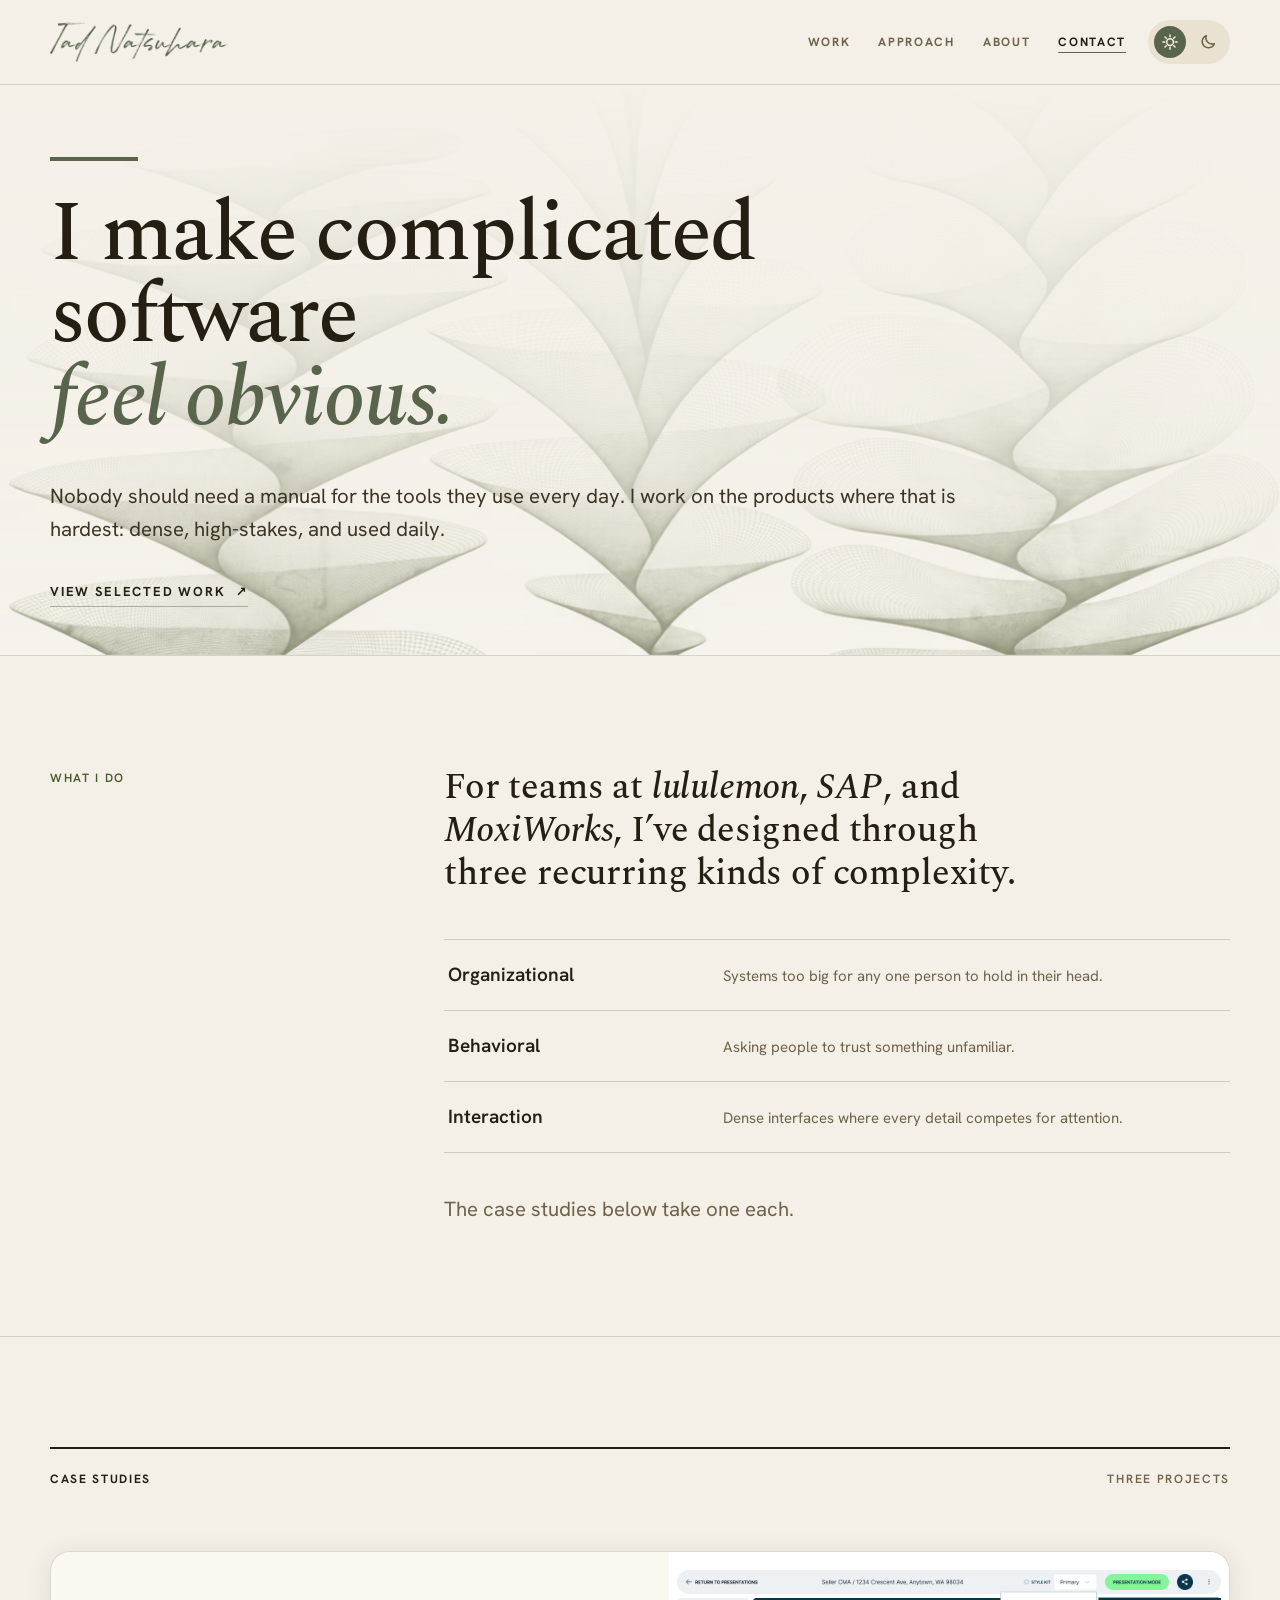
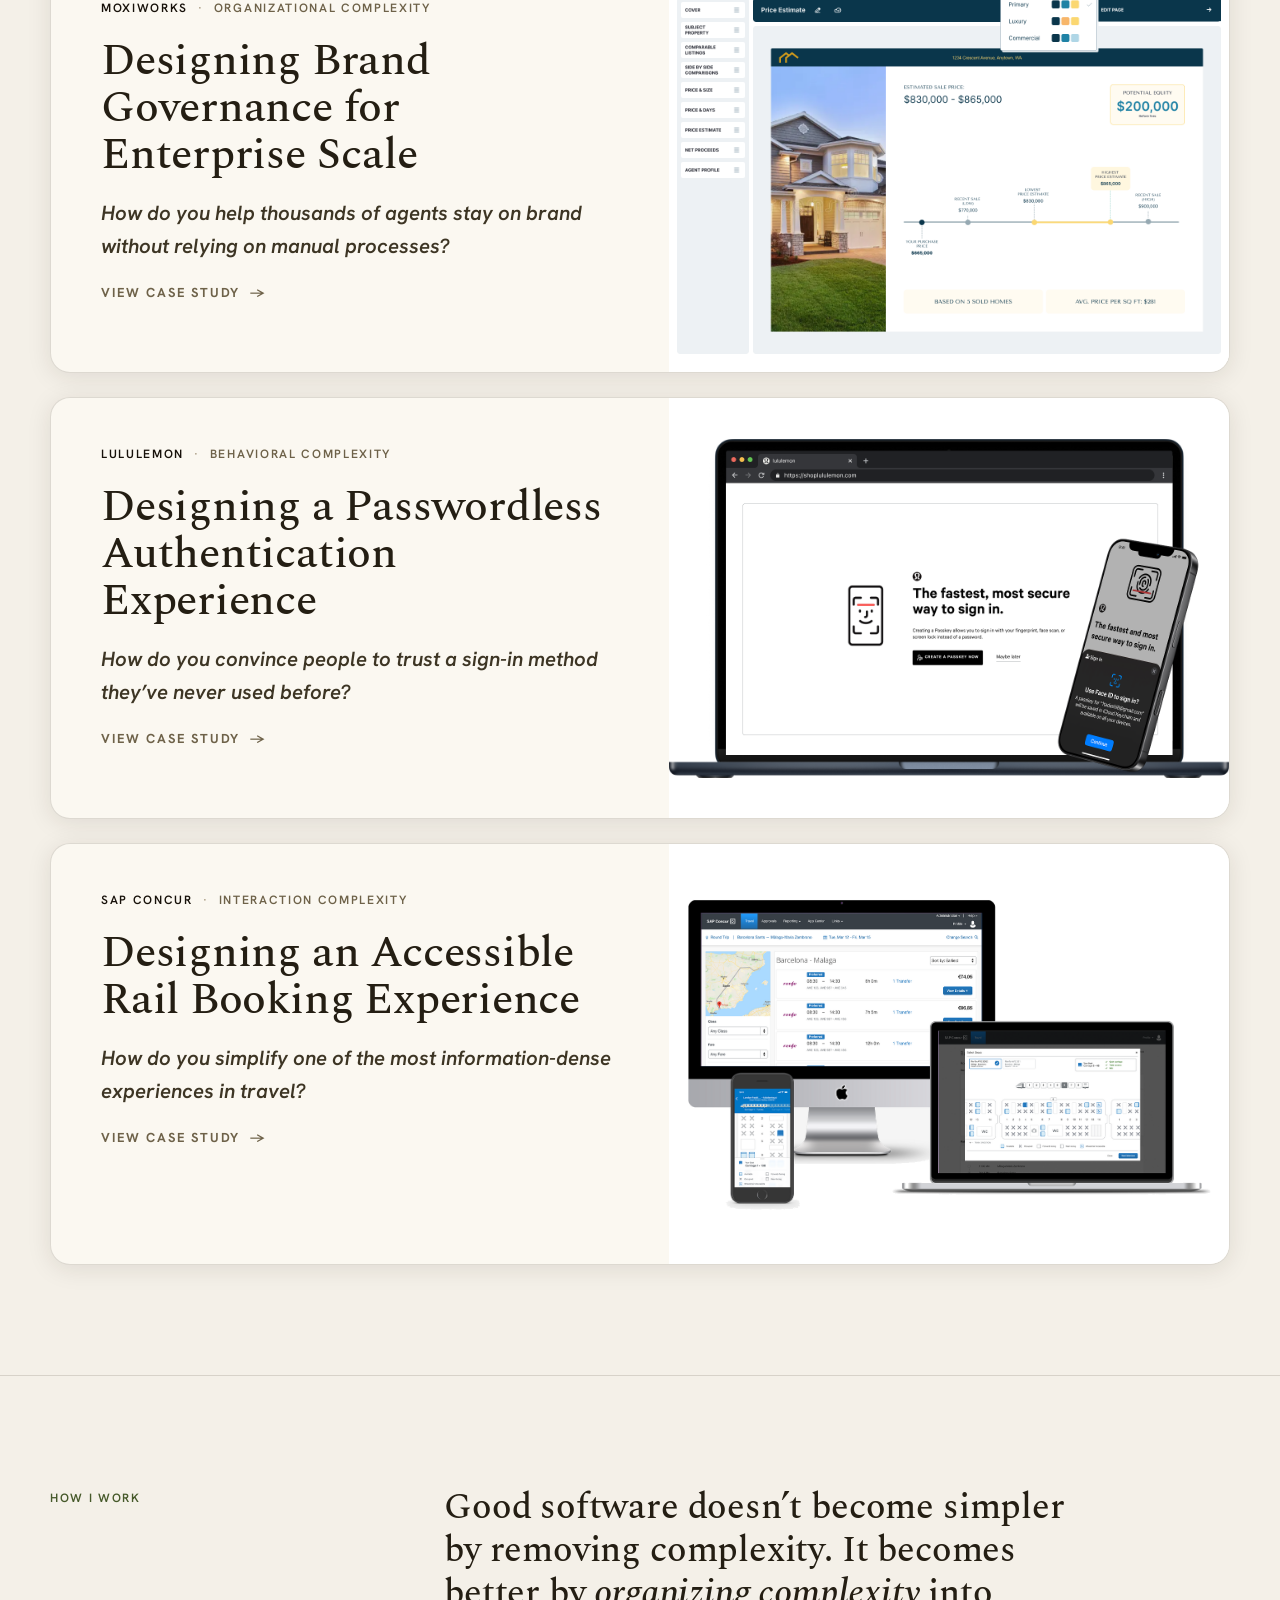
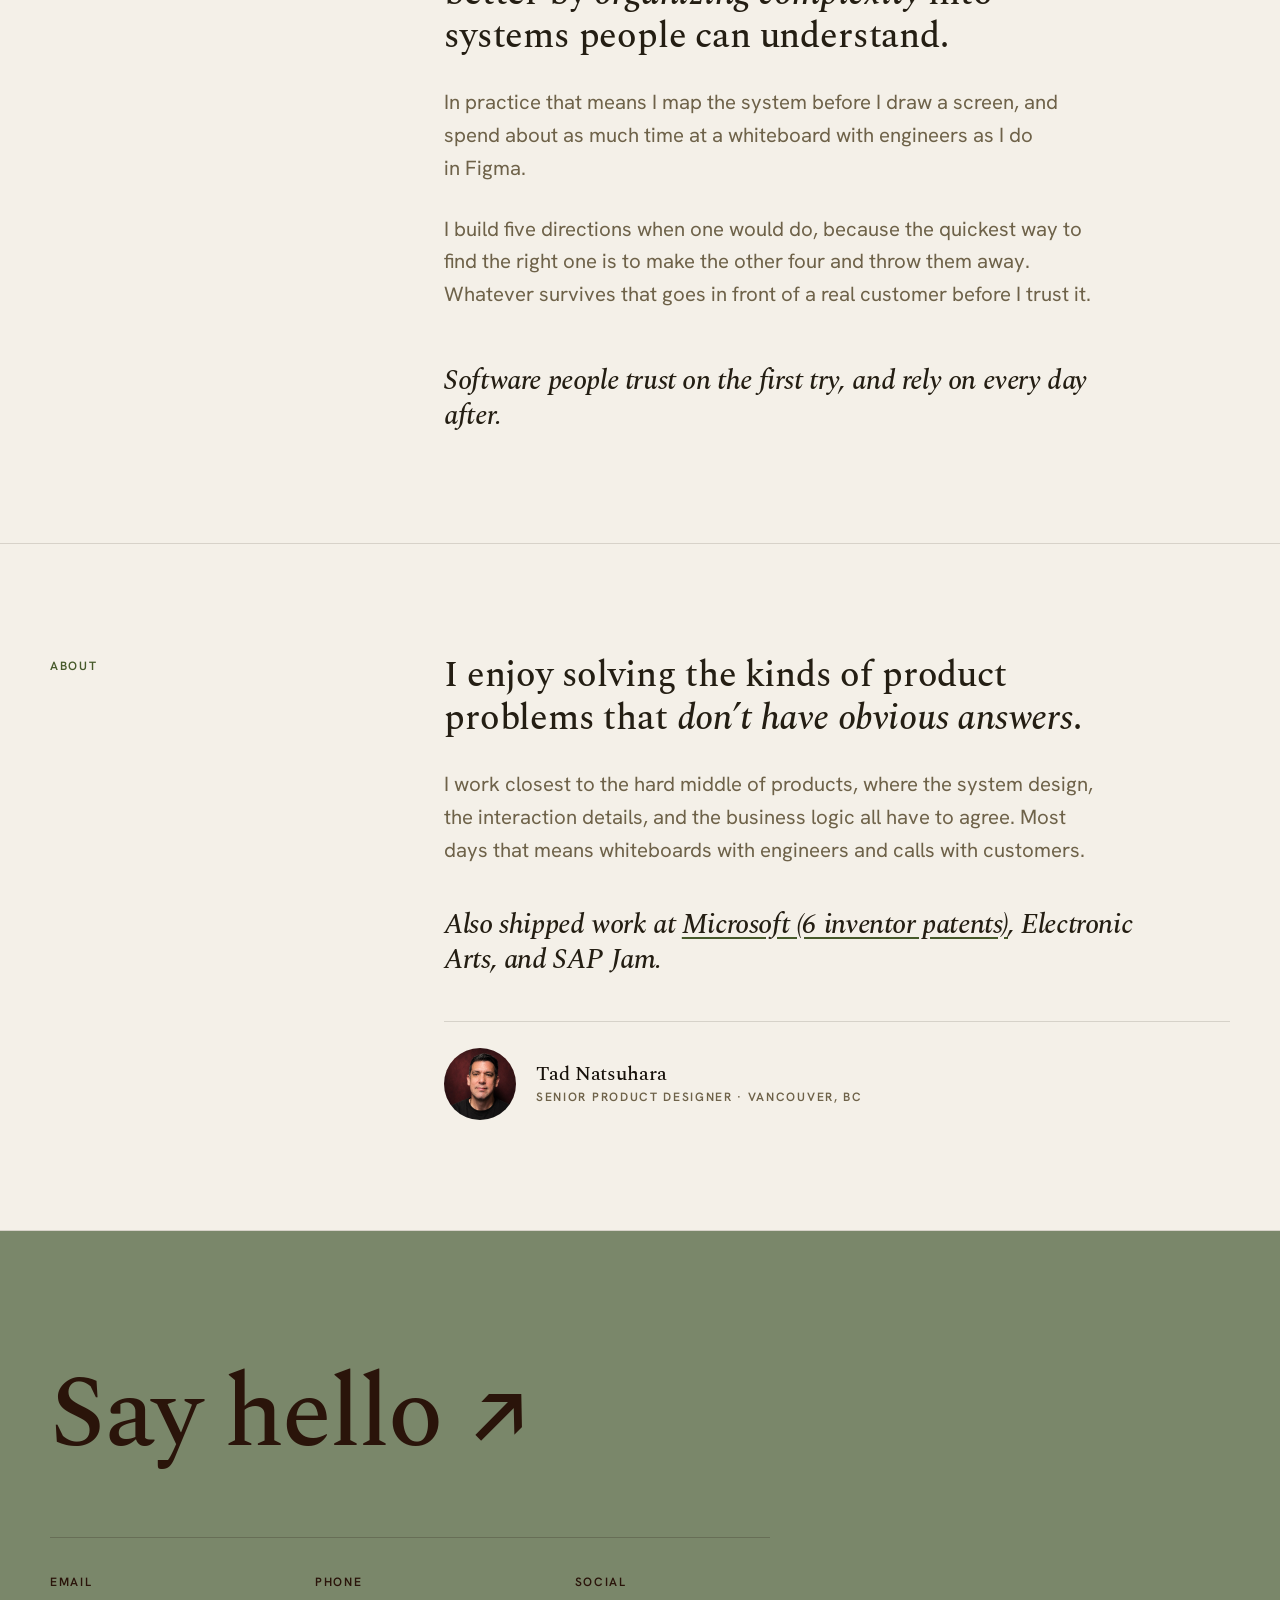
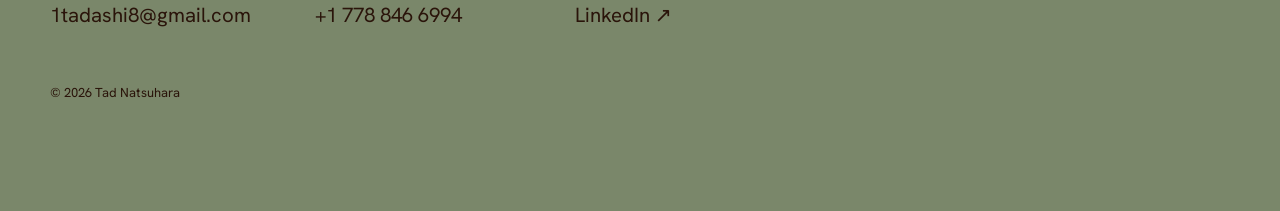
==== commit 4192b1d8: "Strip AI-template tells from the homepage and case studies The visual system was already clean of th" ====
--- a/index.html
+++ b/index.html
@@ -36,9 +36,9 @@
   <link href="https://fonts.googleapis.com/css2?family=Hanken+Grotesk:wght@400;500;600;700&family=Spectral:ital,wght@0,400;0,500;0,600;1,400;1,500;1,600&display=swap" rel="stylesheet" />
 
   <!-- Single source of truth for all design values -->
-  <link rel="stylesheet" href="css/tokens.css?v=149" />
+  <link rel="stylesheet" href="css/tokens.css?v=154" />
   <!-- Component + layout styles (tokens only, no hardcoded values) -->
-  <link rel="stylesheet" href="css/components.css?v=149" />
+  <link rel="stylesheet" href="css/components.css?v=154" />
 </head>
 <body>
   <!-- Page is rendered from data by js/app.js — never hand-written markup per section.
@@ -68,7 +68,7 @@
       </div>
     </header><main id="content">
     <section class="section" id="top">
-      <div class="container"><div data-reveal><div class="hero"><hr class="hero__rule" /><h1 class="hero__headline"><span class="hero__line">Complexity is inevitable.</span><span class="hero__line hero__line--accent">Confusion isn’t.</span></h1><p class="hero__lead">Nobody should need a manual for the tools they use every day. I design so they don’t, making even the most complicated products feel obvious.</p><a class="hero__cta" href="#work">View selected work <span class="hero__cta-arrow" aria-hidden="true">&#8599;</span></a></div></div></div>
+      <div class="container"><div data-reveal><div class="hero"><hr class="hero__rule" /><h1 class="hero__headline"><span class="hero__line">I make complicated software</span><span class="hero__line hero__line--accent">feel obvious.</span></h1><p class="hero__lead">Nobody should need a manual for the tools they use every day. I work on the products where that is hardest: dense, high-stakes, and used daily.</p><a class="hero__cta" href="#work">View selected work <span class="hero__cta-arrow" aria-hidden="true">&#8599;</span></a></div></div></div>
     </section>
     <section class="section">
       <div class="container"><div data-reveal>
@@ -76,21 +76,18 @@
       <div class="split__label"><h2 class="eyebrow">What I Do</h2></div>
       <div class="split__content"><p class="statement">For teams at <strong class="emph">lululemon</strong>, <strong class="emph">SAP</strong>, and <strong class="emph">MoxiWorks</strong>, I’ve designed through three recurring kinds of complexity.</p><div class="kind-list">
     <div class="principle">
-      <span class="principle__num">01</span>
       <div class="principle__text">
         <h3 class="principle__title">Organizational</h3>
         <p class="principle__desc">Systems too big for any one person to hold in their head.</p>
       </div>
     </div>
     <div class="principle">
-      <span class="principle__num">02</span>
       <div class="principle__text">
         <h3 class="principle__title">Behavioral</h3>
         <p class="principle__desc">Asking people to trust something unfamiliar.</p>
       </div>
     </div>
     <div class="principle">
-      <span class="principle__num">03</span>
       <div class="principle__text">
         <h3 class="principle__title">Interaction</h3>
         <p class="principle__desc">Dense interfaces where every detail competes for attention.</p>
@@ -103,7 +100,6 @@
     <a class="case-card" id="case-brand-governance" href="case-brand-governance.html" data-reveal>
       <div class="case-card__body">
         <div class="case-card__eyebrow">
-          <span class="case-card__num">01</span>
           <span class="case-card__client">MoxiWorks</span>
           <span class="case-card__dot" aria-hidden="true">·</span>
           <span class="case-card__theme">Organizational Complexity</span>
@@ -113,13 +109,12 @@
         <span class="case-card__cta">View case study <span class="case-card__arrow" aria-hidden="true">&rarr;</span></span>
       </div>
       <div class="case-card__media">
-        <img class="image-slot__img" src="images/case-studies/brand-gov-multiple-style-kits.png" alt="Agent-facing CMA in the Presentation Builder with the Style Kit switcher open, offering Primary, Luxury, and Commercial kits" width="1400" height="1000" style="--case-img-pos:62% top" loading="lazy" />
+        <img class="image-slot__img" src="images/case-studies/brand-gov-multiple-style-kits.png" alt="Agent-facing CMA in the Presentation Builder with the Style Kit switcher open, offering Primary, Luxury, and Commercial kits" width="1400" height="1000" loading="lazy" />
       </div>
     </a>
     <a class="case-card" id="case-passkeys" href="case-passkeys.html" data-reveal>
       <div class="case-card__body">
         <div class="case-card__eyebrow">
-          <span class="case-card__num">02</span>
           <span class="case-card__client">lululemon</span>
           <span class="case-card__dot" aria-hidden="true">·</span>
           <span class="case-card__theme">Behavioral Complexity</span>
@@ -129,13 +124,12 @@
         <span class="case-card__cta">View case study <span class="case-card__arrow" aria-hidden="true">&rarr;</span></span>
       </div>
       <div class="case-card__media">
-        <img class="image-slot__img" src="images/case-studies/passkeys-thumb.png" alt="lululemon passkey sign-in flow shown on desktop and mobile" width="1360" height="824" style="--case-img-pos:60% center" loading="lazy" />
+        <img class="image-slot__img" src="images/case-studies/passkeys-thumb.png" alt="lululemon passkey sign-in flow shown on desktop and mobile" width="1360" height="824" loading="lazy" />
       </div>
     </a>
     <a class="case-card" id="case-rail-booking" href="case-rail-booking.html" data-reveal>
       <div class="case-card__body">
         <div class="case-card__eyebrow">
-          <span class="case-card__num">03</span>
           <span class="case-card__client">SAP Concur</span>
           <span class="case-card__dot" aria-hidden="true">·</span>
           <span class="case-card__theme">Interaction Complexity</span>
@@ -145,7 +139,7 @@
         <span class="case-card__cta">View case study <span class="case-card__arrow" aria-hidden="true">&rarr;</span></span>
       </div>
       <div class="case-card__media">
-        <img class="image-slot__img" src="images/case-studies/rail-booking-thumb-cropped.png" alt="SAP Concur rail seat selection across desktop, tablet, and mobile" width="1343" height="832" style="--case-img-pos:22% top" loading="lazy" />
+        <img class="image-slot__img" src="images/case-studies/rail-booking-thumb-cropped.png" alt="SAP Concur rail seat selection across desktop, tablet, and mobile" width="1343" height="832" loading="lazy" />
       </div>
     </a></div></div>
     </section>
@@ -153,35 +147,7 @@
       <div class="container"><div data-reveal>
     <div class="split split--approach">
       <div class="split__label"><h2 class="eyebrow">How I Work</h2></div>
-      <div class="split__content"><p class="statement">Good software doesn’t become simpler by removing complexity. It becomes better by <strong class="emph">organizing complexity</strong> into systems people can understand.</p><div class="principle-grid">
-    <div class="principle principle--iconed">
-      <span class="principle__icon" aria-hidden="true"><svg viewBox="0 0 24 24" fill="none" stroke="currentColor" stroke-width="1.5" stroke-linecap="round" stroke-linejoin="round"><circle class="draw" pathLength="100" cx="12" cy="5" r="2"/><circle class="draw" pathLength="100" cx="5" cy="19" r="2"/><circle class="draw" pathLength="100" cx="19" cy="19" r="2"/><path class="draw" pathLength="100" d="M10.7 6.6 6.3 17M13.3 6.6 17.7 17M7 19h10"/></svg></span>
-      <div class="principle__text">
-        <h3 class="principle__title">Systems thinking</h3>
-        <p class="principle__desc">Organizing complexity into structures people can understand, not hiding it.</p>
-      </div>
-    </div>
-    <div class="principle principle--iconed">
-      <span class="principle__icon" aria-hidden="true"><svg viewBox="0 0 24 24" fill="none" stroke="currentColor" stroke-width="1.5" stroke-linecap="round" stroke-linejoin="round"><circle class="draw" pathLength="100" cx="9.5" cy="12" r="5.5"/><circle class="draw" pathLength="100" cx="14.5" cy="12" r="5.5"/></svg></span>
-      <div class="principle__text">
-        <h3 class="principle__title">Close collaboration</h3>
-        <p class="principle__desc">Working in lockstep with Product and Engineering from problem to ship.</p>
-      </div>
-    </div>
-    <div class="principle principle--iconed">
-      <span class="principle__icon" aria-hidden="true"><svg viewBox="0 0 24 24" fill="none" stroke="currentColor" stroke-width="1.5" stroke-linecap="round" stroke-linejoin="round"><path class="draw" pathLength="100" d="M12 21V13M6 5.5 12 13 18 5.5M12 13V4"/></svg></span>
-      <div class="principle__text">
-        <h3 class="principle__title">Rapid exploration</h3>
-        <p class="principle__desc">More directions, earlier: prototyping in hours what used to take days, then throwing most of it away on purpose.</p>
-      </div>
-    </div>
-    <div class="principle principle--iconed">
-      <span class="principle__icon" aria-hidden="true"><svg viewBox="0 0 24 24" fill="none" stroke="currentColor" stroke-width="1.5" stroke-linecap="round" stroke-linejoin="round"><path class="draw" pathLength="100" d="M5.89 9.84a6.5 6.5 0 0 1 10.69-2.42L19.92 10.56"/><path class="draw" pathLength="100" d="M19.92 6.24V10.56H15.6"/><path class="draw" pathLength="100" d="M4.08 13.44l3.34 3.14A6.5 6.5 0 0 0 18.11 14.16"/><path class="draw" pathLength="100" d="M4.08 17.76V13.44H8.4"/></svg></span>
-      <div class="principle__text">
-        <h3 class="principle__title">Continuous validation</h3>
-        <p class="principle__desc">Testing decisions with real customers and iterating on what they reveal.</p>
-      </div>
-    </div></div><p class="statement__closing">The result is software people trust on the first try and rely on every day after.</p></div>
+      <div class="split__content"><p class="statement">Good software doesn’t become simpler by removing complexity. It becomes better by <strong class="emph">organizing complexity</strong> into systems people can understand.</p><p class="statement__body">In practice that means I map the system before I draw a screen, and spend about as much time at a whiteboard with engineers as I do in Figma.</p><p class="statement__body">I build five directions when one would do, because the quickest way to find the right one is to make the other four and throw them away. Whatever survives that goes in front of a real customer before I trust it.</p><p class="statement__closing">Software people trust on the first try, and rely on every day after.</p></div>
     </div></div></div>
     </section>
     <section class="section" id="about">
@@ -223,8 +189,8 @@
 
   <!-- Classic scripts, loaded in order so the site opens directly from file:// with no build step -->
   <!-- Cache-busting: bump ?v= on every one of these files whenever js/ or css/ changes -->
-  <script src="js/content.js?v=149"></script>
-  <script src="js/components.js?v=149"></script>
-  <script src="js/app.js?v=149"></script>
+  <script src="js/content.js?v=154"></script>
+  <script src="js/components.js?v=154"></script>
+  <script src="js/app.js?v=154"></script>
 </body>
 </html>
--- a/css/tokens.css
+++ b/css/tokens.css
@@ -112,8 +112,8 @@
   --fs-nav:       0.875rem;  /* back-links, footer meta links */
   --fs-small:     0.9375rem; /* small body copy — descriptions, attributions, mobile nav rows */
   /* A handful of one-off sizes remain literal by choice, not drift: serif
-     numerals/headings at component-specific scale (.principle__num 1.5rem,
-     .kind-list variants 1.375rem/1.1875rem, .about__byline-name 1.25rem),
+     numerals/headings at component-specific scale (.kind-list title
+     1.1875rem, .about__byline-name 1.25rem),
      an icon glyph (1.125rem, coincidentally shared by an unrelated heading —
      tokenizing would wrongly couple the two), a decorative quote mark
      (2.75rem), and the image-slot placeholder hint (0.6875rem). Each recurs
--- a/css/components.css
+++ b/css/components.css
@@ -447,7 +447,6 @@
   color: var(--text-muted);
   margin-bottom: 22px;
 }
-.case-card__num { color: var(--accent-text); font-weight: 700; }
 .case-card__client { color: var(--text-bright); }
 .case-card__dot { color: var(--text-faint); }
 
@@ -483,30 +482,17 @@
 .case-card:hover .case-card__cta { color: var(--text-primary); }
 .case-card:hover .case-card__arrow { transform: translateX(4px); }
 
-/* The three thumbnails are white-background product screenshots. On the
-   homepage card their job is invitation, not information: a `contain` fit
-   shrank each whole artifact into the half-card until its UI was an
-   illegible wall of 6px labels. Instead we `cover`-crop to a confident,
-   legible detail — the focal point per image comes from content.js as
-   --case-img-pos (object-position), so each card frames its signature
-   moment (the Style-Kit switcher, the passkey prompt, a seat map) rather
-   than the entire screen. The white mat still matches the screenshots'
-   own white, so the crop reads as one continuous surface. */
+/* The three thumbnails are white-background product screenshots, shown
+   whole: `contain` so no part of the artifact is cropped away. The white
+   mat matches the screenshots' own background, so the letterboxing above
+   and below reads as one continuous surface rather than a frame. (This
+   reverses an earlier `cover`-crop that framed one signature detail per
+   card via a --case-img-pos focal point; seeing the complete screen won
+   out over cropping in for legibility.) */
 .case-card__media { position: relative; background: #fff; min-height: 420px; }
 .case-card__media .image-slot__img {
-  object-fit: cover;
-  object-position: var(--case-img-pos, center top);
-}
-/* Seam scrim: a soft fade along the inner edge where the media meets the
-   body, so the cropped detail reads as bleeding into the card, not a hard
-   rectangle abutting the text column. Vertical seam on desktop (media is
-   the right column), horizontal seam once the card stacks. */
-.case-card__media::after {
-  content: "";
-  position: absolute;
-  inset: 0;
-  pointer-events: none;
-  background: linear-gradient(to right, var(--bg-card) 0%, color-mix(in srgb, var(--bg-card) 0%, transparent) 12%);
+  object-fit: contain;
+  object-position: center;
 }
 
 /* ---------- ImageSlot placeholder ---------- */
@@ -631,66 +617,8 @@
   color: var(--text-primary);
 }
 
-/* ---------- PrincipleItem grid (build-spec §3d) ---------- */
-.principle-grid {
-  display: grid;
-  grid-template-columns: 1fr 1fr;
-  gap: 40px 48px;
-  margin-top: 44px;
-  padding-top: 44px;
-  border-top: 1px solid var(--border);
-}
-.principle { display: grid; grid-template-columns: auto 1fr; gap: 20px; }
-/* No lead column: What I Do's kinds are a numbered sequence; How I Work's
-   principles instead carry a line-art icon (.principle--iconed) in the same
-   lead slot. A principle with neither collapses to a single column. */
-.principle--unnumbered { grid-template-columns: 1fr; }
-.principle--iconed { grid-template-columns: auto 1fr; align-items: start; gap: 16px; }
-.principle__num {
-  font-family: var(--font-display);
-  font-size: 1.5rem;
-  font-weight: 500;
-  font-feature-settings: 'lnum' 1; /* lining figures for the numerals */
-  line-height: 1;
-  color: var(--accent-text);
-}
-/* Line-art principle icon — thin single-stroke glyph in the small-accent ink,
-   echoing the hero wireframe. Optically nudged down so it aligns with the
-   title's cap height rather than its line box. */
-.principle__icon {
-  display: block;
-  width: 26px;
-  height: 26px;
-  margin-top: 1px;
-  color: var(--accent-text);
-}
-.principle__icon svg { display: block; width: 100%; height: 100%; overflow: visible; }
-/* Draw-in reveal: strokes are fully drawn by default (no-JS, reduced-motion,
-   or a headless render all just see the finished icon — never a blank slot).
-   Only when JS is on AND the section hasn't revealed yet do we hold the
-   strokes undrawn, then draw them to completion as the block reveals. The
-   parallel-render dedupe (see the reveal system in tokens.css) means this
-   rides the same IntersectionObserver the whole section already uses. */
-.principle__icon .draw { stroke-dasharray: 100; stroke-dashoffset: 0; }
-html.js [data-reveal]:not(.is-visible) .principle__icon .draw { stroke-dashoffset: 100; }
-html.js [data-reveal].is-visible .principle__icon .draw {
-  stroke-dashoffset: 0;
-  transition: stroke-dashoffset 0.85s var(--reveal-ease);
-}
-/* Stagger the four principles so they draw in sequence, not all at once —
-   a legitimate list stagger, keyed to the grid's own reading order. */
-html.js [data-reveal].is-visible .principle:nth-child(1) .principle__icon .draw { transition-delay: 0.10s; }
-html.js [data-reveal].is-visible .principle:nth-child(2) .principle__icon .draw { transition-delay: 0.20s; }
-html.js [data-reveal].is-visible .principle:nth-child(3) .principle__icon .draw { transition-delay: 0.30s; }
-html.js [data-reveal].is-visible .principle:nth-child(4) .principle__icon .draw { transition-delay: 0.40s; }
-@media (prefers-reduced-motion: reduce) {
-  .principle__icon .draw,
-  html.js [data-reveal]:not(.is-visible) .principle__icon .draw,
-  html.js [data-reveal].is-visible .principle__icon .draw {
-    stroke-dashoffset: 0;
-    transition: none;
-  }
-}
+/* ---------- PrincipleItem (What I Do ledger rows) ---------- */
+.principle { display: grid; grid-template-columns: 1fr; }
 .principle__title {
   margin: 0 0 8px;
   font-size: 1.125rem;
@@ -909,17 +837,11 @@
   .case-card { grid-template-columns: 1fr; }
   .case-card__media,
   .image-slot { min-height: 280px; }
-  /* Card is stacked now (media below body): fade the top edge, not the left. */
-  .case-card__media::after {
-    background: linear-gradient(to bottom, var(--bg-card) 0%, color-mix(in srgb, var(--bg-card) 0%, transparent) 12%);
-  }
-  .principle-grid { grid-template-columns: 1fr; gap: 28px; }
   .site-footer__details { grid-template-columns: 1fr; gap: 28px; max-width: none; }
 }
 
 @media (max-width: 600px) {
   .case-card__body { padding: 32px 26px; }
-  .kind-list .principle__text { grid-template-columns: 1fr; gap: 8px; }
 
   /* Client + theme stack instead of wrapping mid-relationship (a wrapped
      "· THEME" starting a line read as an orphaned fragment at this width). */
@@ -1022,7 +944,8 @@
 
 /* ---------- What I Do: the three kinds of complexity ----------
    Editorial ledger rows: serif numeral | title | description, split by
-   hairlines (per the mockup) rather than the stacked principle-grid card. */
+   hairlines (per the mockup). No numeral: the three kinds are a set, not a
+   sequence. */
 .kind-list {
   display: flex;
   flex-direction: column;
@@ -1035,7 +958,6 @@
   padding: 22px 4px;
   border-bottom: 1px solid var(--hairline-2);
 }
-.kind-list .principle__num { font-size: 1.375rem; }
 .kind-list .principle__text {
   display: grid;
   grid-template-columns: minmax(130px, 0.5fr) 1fr;
@@ -1044,6 +966,13 @@
 }
 .kind-list .principle__title { margin: 0; font-size: 1.1875rem; font-weight: 600; }
 .kind-list .principle__desc { color: var(--text-muted); }
+/* Must live AFTER the two-column rule above, not up in the shared responsive
+   block — same specificity, so source order decides, and the earlier copy was
+   silently losing (the ledger stayed two-up at 375px, squeezing descriptions
+   into ~133px). */
+@media (max-width: 600px) {
+  .kind-list .principle__text { grid-template-columns: 1fr; gap: 8px; }
+}
 .whatido__closing {
   margin: 40px 0 0;
   font-size: var(--fs-lead);
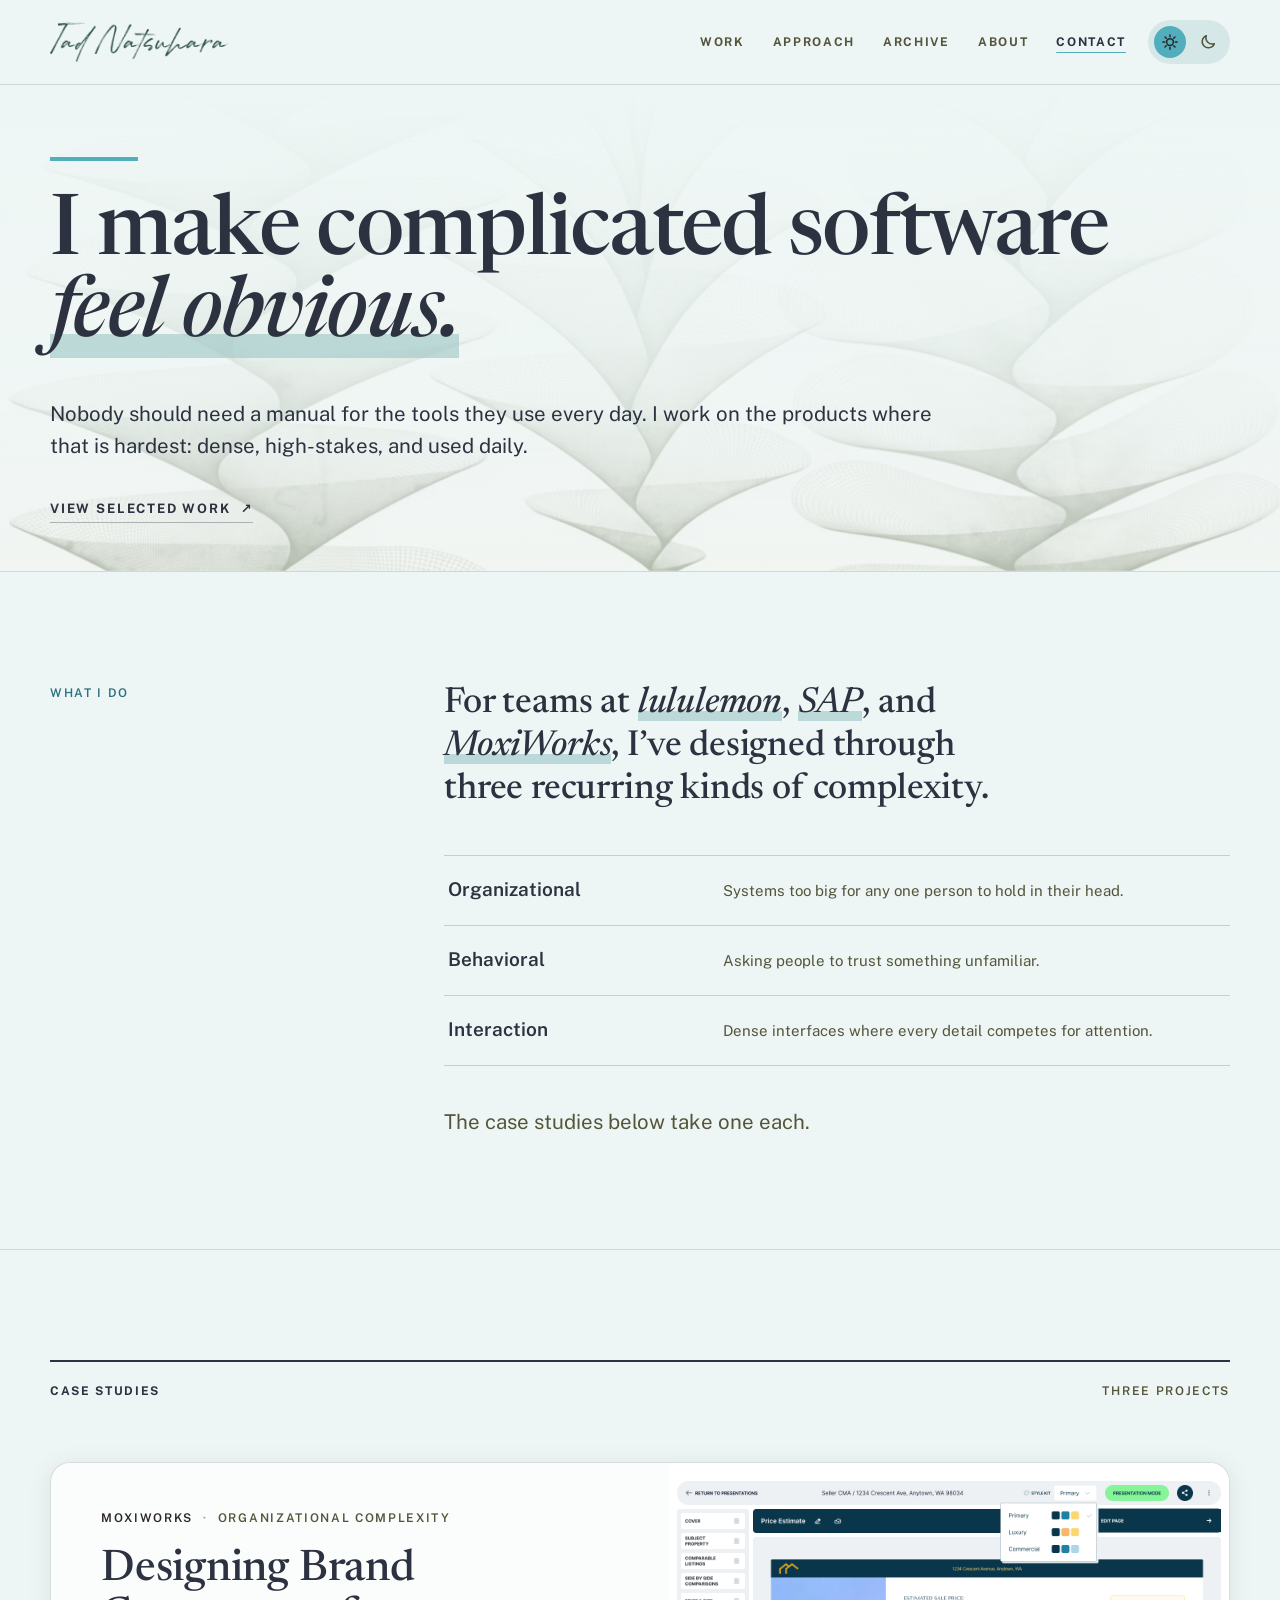
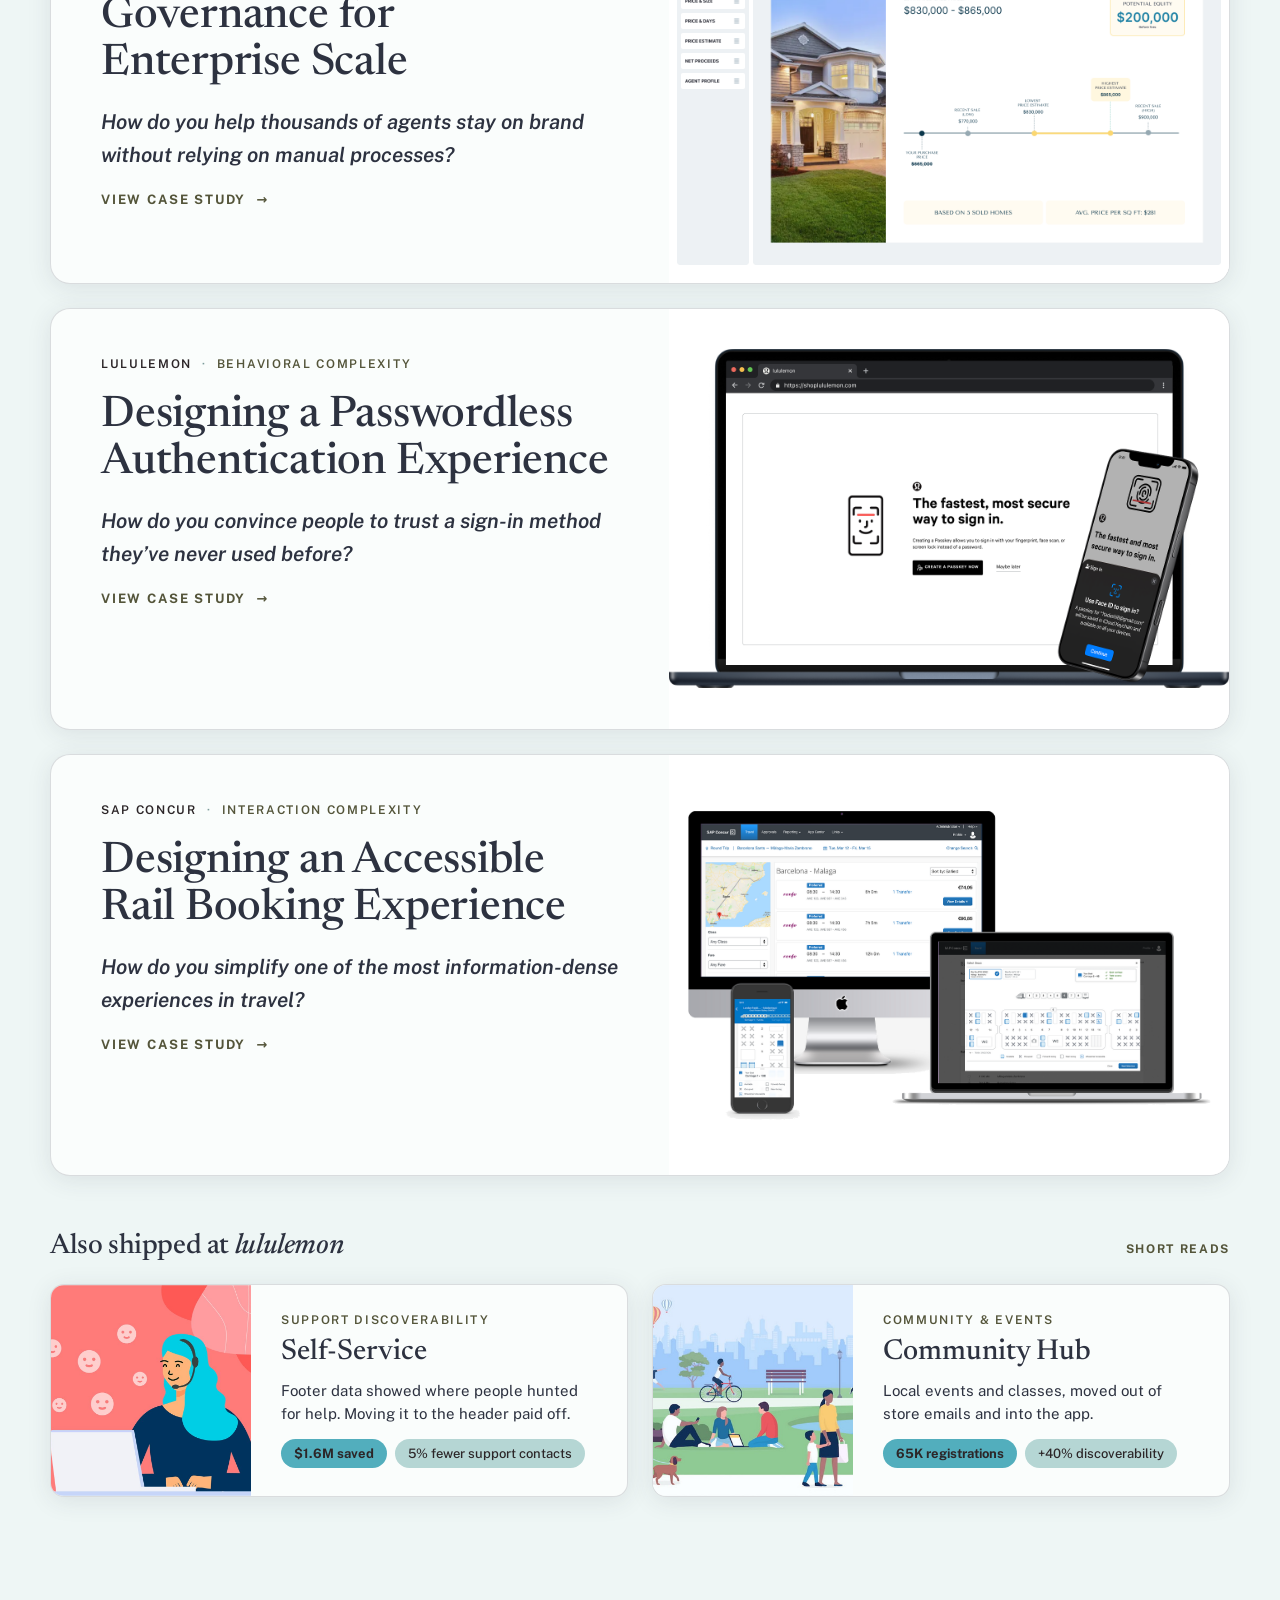
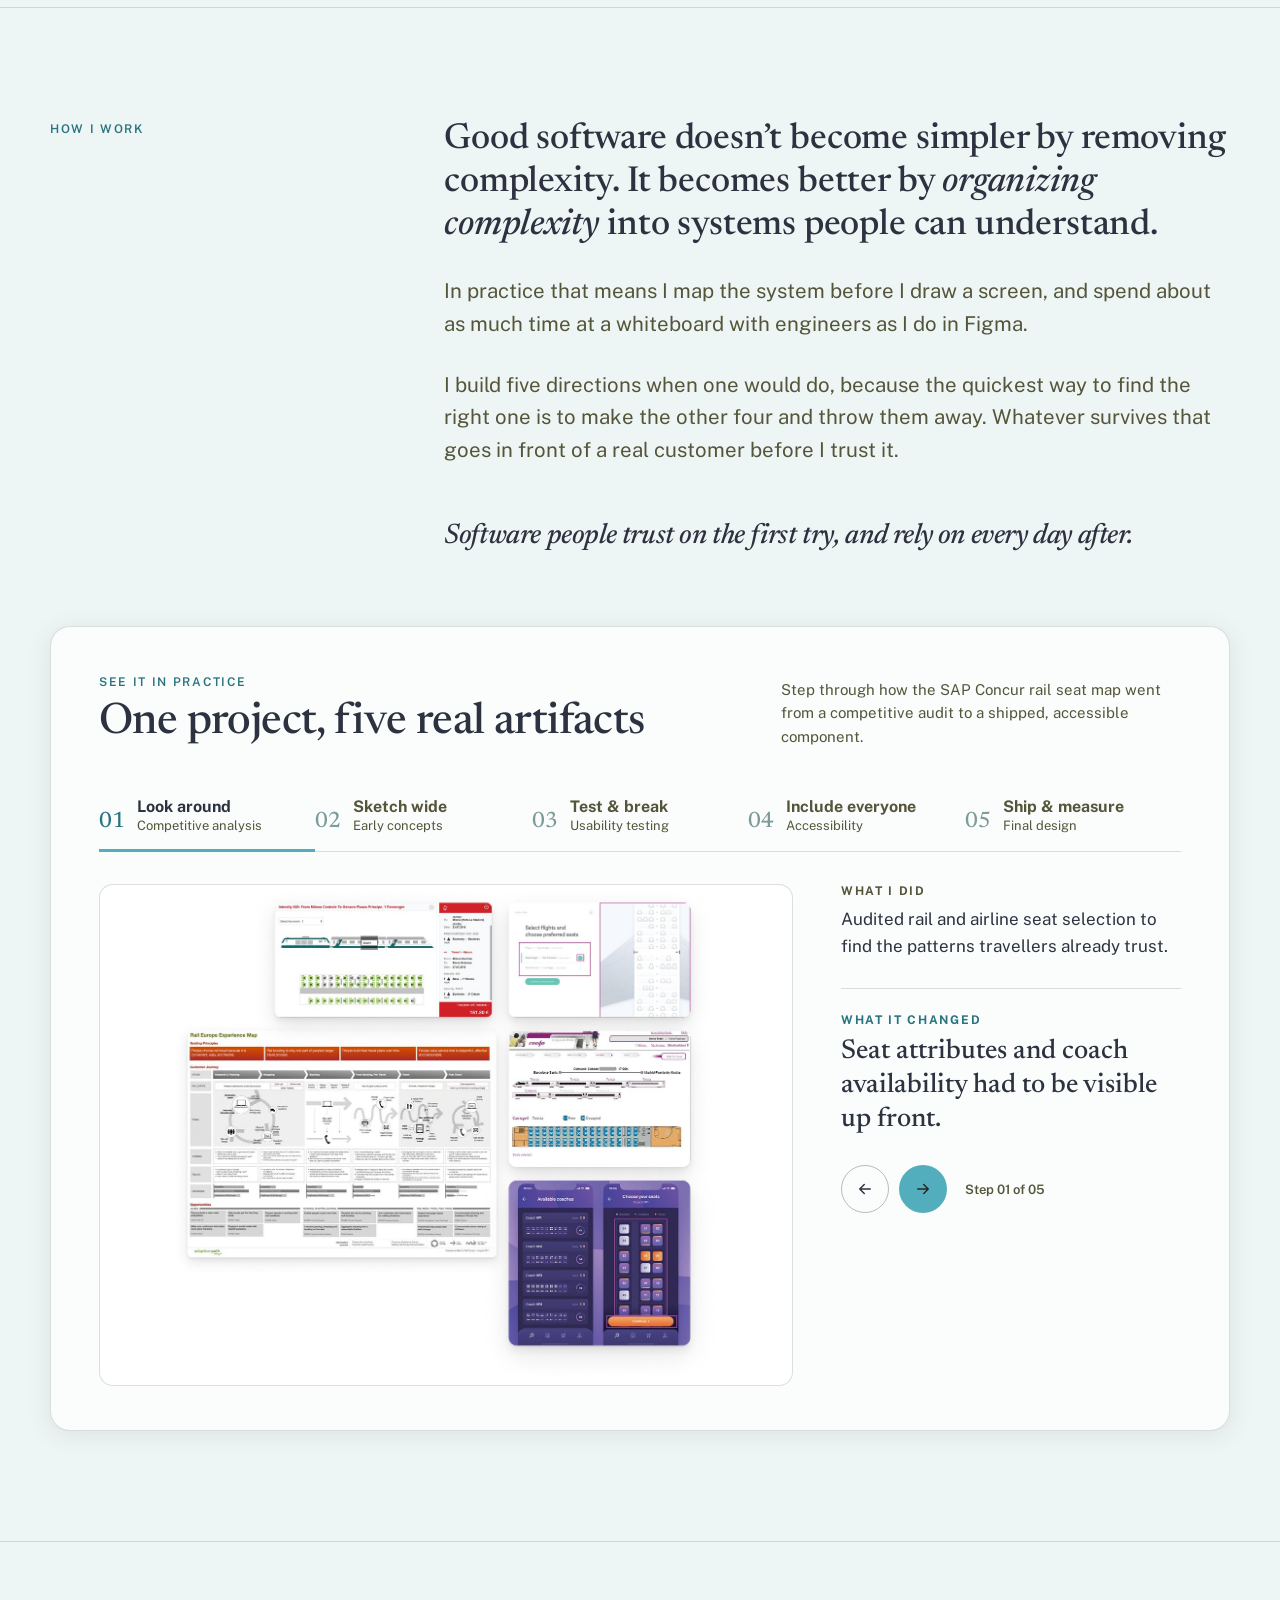
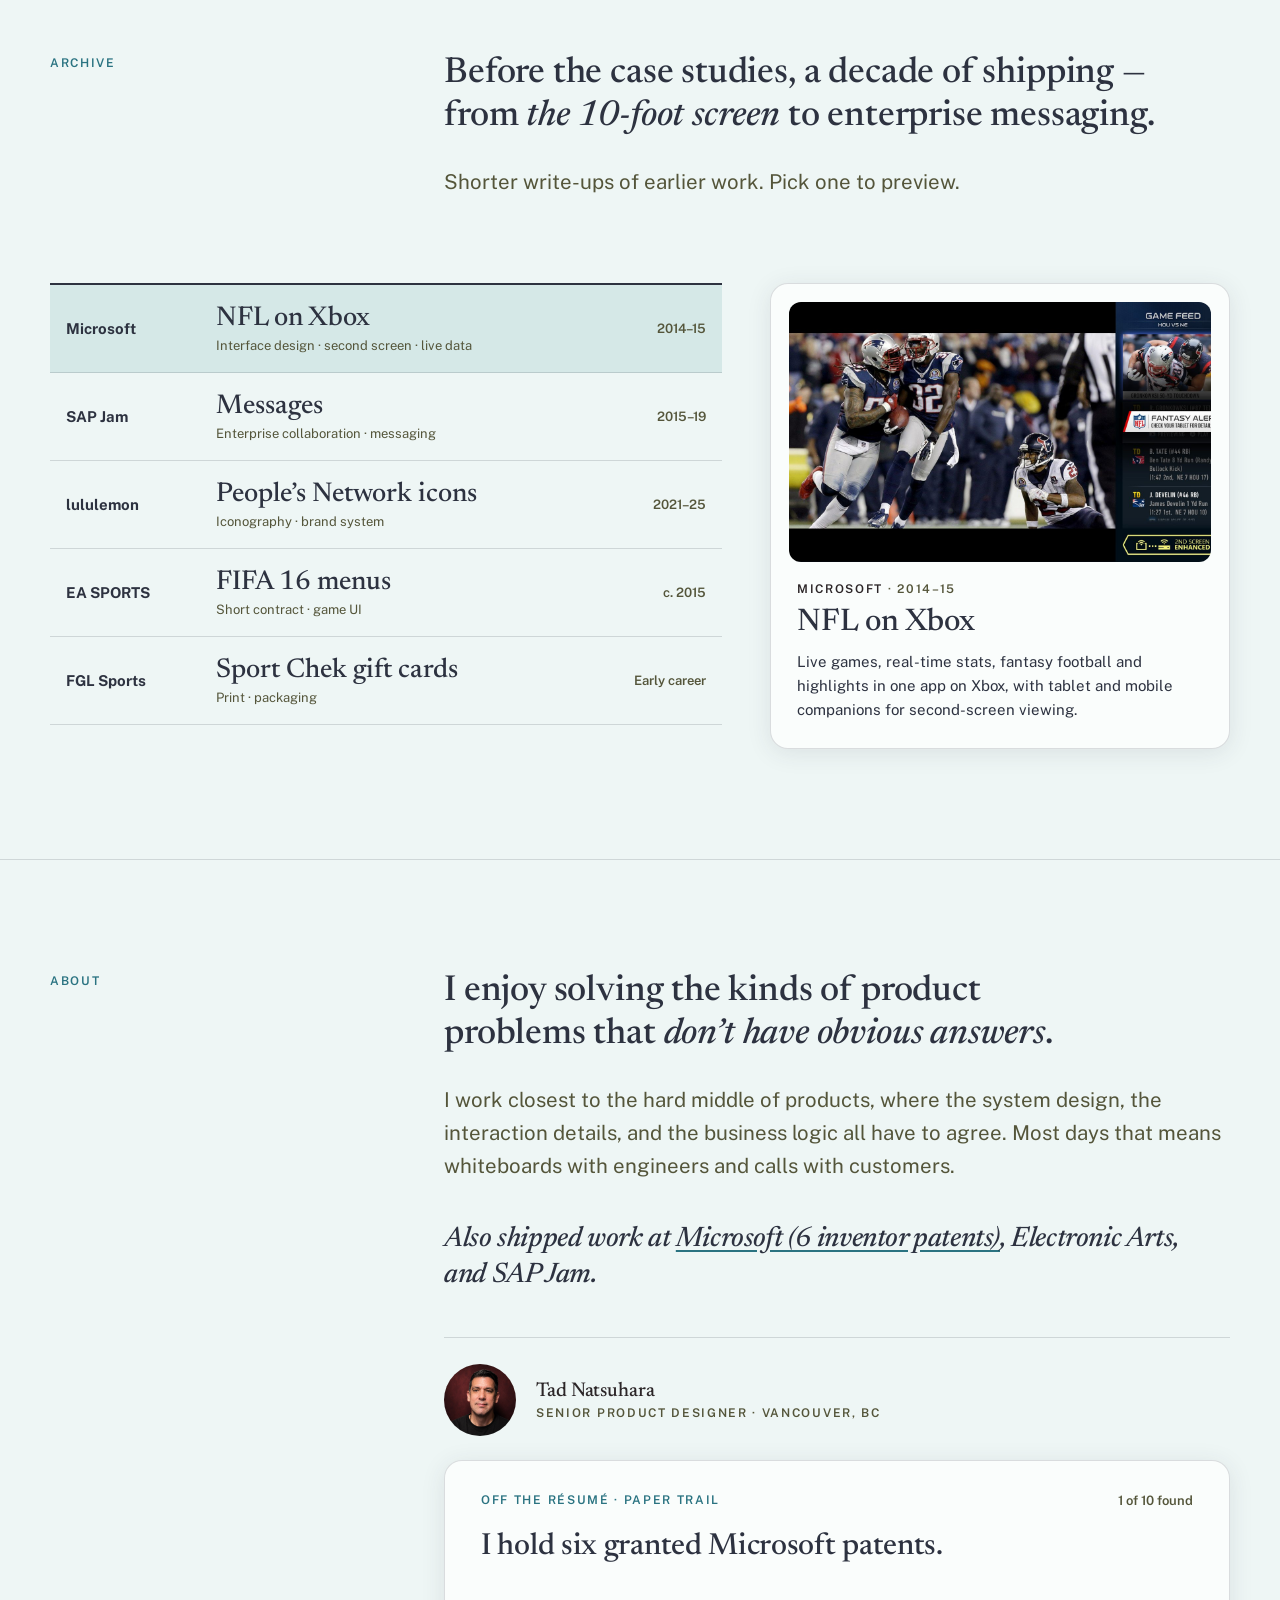
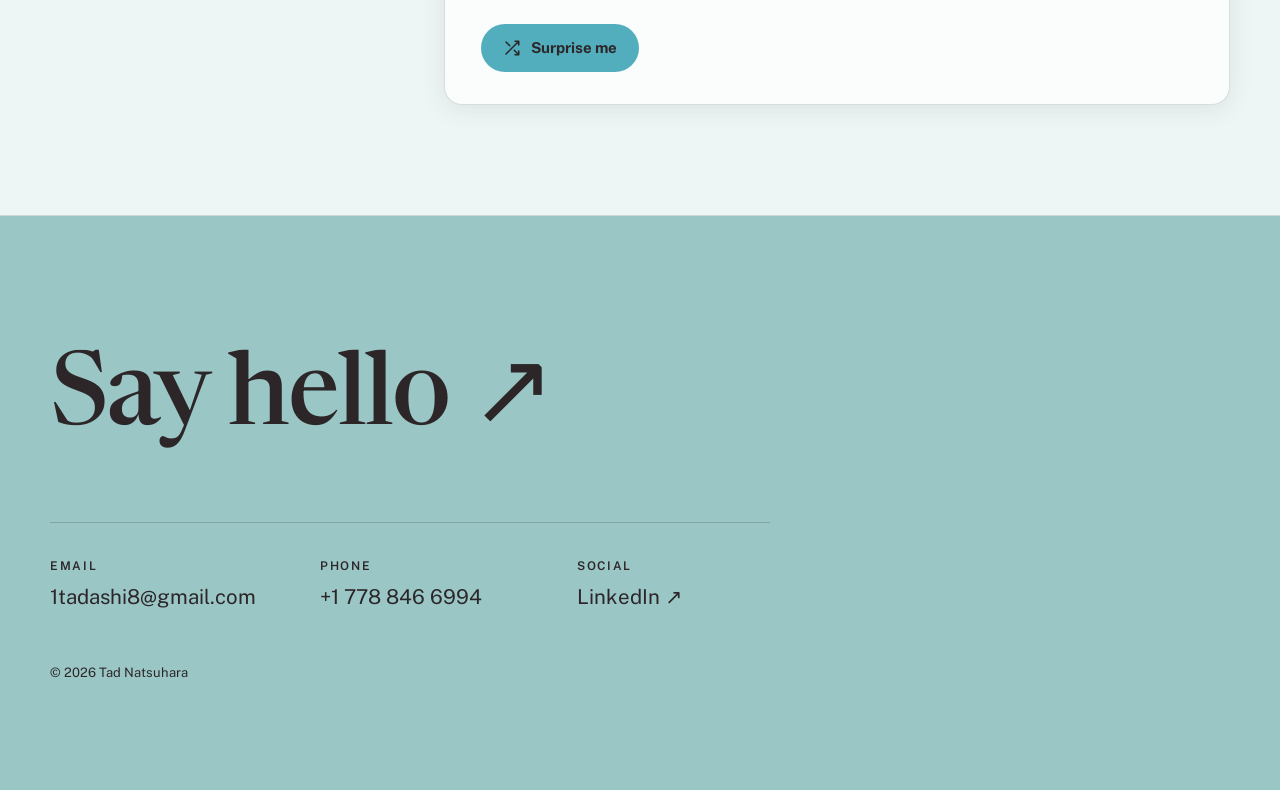
==== commit 2ebc9279: "Apply A3 dark / A4 light Pantone refresh: Newsreader + Public Sans, new homepage sections Co-Authore" ====
--- a/index.html
+++ b/index.html
@@ -28,17 +28,17 @@
   <meta name="twitter:description" content="I design products that simplify complex systems. Case studies with lululemon, SAP Concur, and MoxiWorks." />
   <meta name="twitter:image" content="https://tadnatsuhara.com/images/portrait.jpg" />
 
-  <link rel="icon" href="data:image/svg+xml,%3Csvg xmlns='http://www.w3.org/2000/svg' viewBox='0 0 100 100'%3E%3Crect width='100' height='100' rx='22' fill='%2359644C'/%3E%3Ctext x='50' y='70' font-size='60' font-family='Georgia,serif' font-weight='700' fill='%23F4F0E8' text-anchor='middle'%3ET%3C/text%3E%3C/svg%3E" />
-
-  <!-- Spectral (display serif, italics) + Hanken Grotesk (body/nav sans) -->
+  <link rel="icon" href="data:image/svg+xml,%3Csvg xmlns='http://www.w3.org/2000/svg' viewBox='0 0 100 100'%3E%3Crect width='100' height='100' rx='22' fill='%2352AEBD'/%3E%3Ctext x='50' y='70' font-size='60' font-family='Georgia,serif' font-weight='700' fill='%232C2628' text-anchor='middle'%3ET%3C/text%3E%3C/svg%3E" />
+
+  <!-- Newsreader (display serif, italics) + Public Sans (body/nav sans) -->
   <link rel="preconnect" href="https://fonts.googleapis.com" />
   <link rel="preconnect" href="https://fonts.gstatic.com" crossorigin />
-  <link href="https://fonts.googleapis.com/css2?family=Hanken+Grotesk:wght@400;500;600;700&family=Spectral:ital,wght@0,400;0,500;0,600;1,400;1,500;1,600&display=swap" rel="stylesheet" />
+  <link href="https://fonts.googleapis.com/css2?family=Newsreader:ital,opsz,wght@0,6..72,400;0,6..72,500;0,6..72,600;1,6..72,400;1,6..72,500;1,6..72,600&family=Public+Sans:ital,wght@0,400;0,500;0,600;0,700;1,400;1,600&display=swap" rel="stylesheet" />
 
   <!-- Single source of truth for all design values -->
-  <link rel="stylesheet" href="css/tokens.css?v=154" />
+  <link rel="stylesheet" href="css/tokens.css?v=156" />
   <!-- Component + layout styles (tokens only, no hardcoded values) -->
-  <link rel="stylesheet" href="css/components.css?v=154" />
+  <link rel="stylesheet" href="css/components.css?v=156" />
 </head>
 <body>
   <!-- Page is rendered from data by js/app.js — never hand-written markup per section.
@@ -51,7 +51,7 @@
         <a class="site-header__name" href="#top"><img class="site-header__logo" src="images/TN_Port_Logo.png" alt="Tad Natsuhara" width="201" height="45" /></a>
         <div class="site-header__cluster">
           <nav class="site-header__nav" id="primary-nav" aria-label="Primary">
-            <a class="site-header__link" href="#work">Work</a><a class="site-header__link" href="#approach">Approach</a><a class="site-header__link" href="#about">About</a><a class="site-header__link" href="#contact">Contact</a>
+            <a class="site-header__link" href="#work">Work</a><a class="site-header__link" href="#approach">Approach</a><a class="site-header__link" href="#archive">Archive</a><a class="site-header__link" href="#about">About</a><a class="site-header__link" href="#contact">Contact</a>
           </nav>
           
     <div class="theme-toggle" role="group" aria-label="Color theme">
@@ -74,7 +74,7 @@
       <div class="container"><div data-reveal>
     <div class="split split--what">
       <div class="split__label"><h2 class="eyebrow">What I Do</h2></div>
-      <div class="split__content"><p class="statement">For teams at <strong class="emph">lululemon</strong>, <strong class="emph">SAP</strong>, and <strong class="emph">MoxiWorks</strong>, I’ve designed through three recurring kinds of complexity.</p><div class="kind-list">
+      <div class="split__content"><p class="statement">For teams at <em class="emph emph--mark">lululemon</em>, <em class="emph emph--mark">SAP</em>, and <em class="emph emph--mark">MoxiWorks</em>, I’ve designed through three recurring kinds of complexity.</p><div class="kind-list">
     <div class="principle">
       <div class="principle__text">
         <h3 class="principle__title">Organizational</h3>
@@ -141,20 +141,53 @@
       <div class="case-card__media">
         <img class="image-slot__img" src="images/case-studies/rail-booking-thumb-cropped.png" alt="SAP Concur rail seat selection across desktop, tablet, and mobile" width="1343" height="832" loading="lazy" />
       </div>
-    </a></div></div>
+    </a></div><div class="also-shipped"><div class="also-shipped__head"><h3 class="also-shipped__title">Also shipped at <em>lululemon</em></h3><span class="also-shipped__meta">Short reads</span></div><div class="also-shipped__grid">
+    <article class="short-card" data-reveal>
+      <div class="short-card__media" style="background:#F87C72">
+        <img src="images/work/selfservice.jpg" alt="Illustration of a support agent at a laptop" loading="lazy" />
+      </div>
+      <div class="short-card__body">
+        <span class="short-card__tag">Support discoverability</span>
+        <h4 class="short-card__title">Self-Service</h4>
+        <p class="short-card__text">Footer data showed where people hunted for help. Moving it to the header paid off.</p>
+        <div class="short-card__chips">
+          <span class="chip chip--solid">$1.6M saved</span><span class="chip">5% fewer support contacts</span>
+        </div>
+      </div>
+    </article>
+    <article class="short-card" data-reveal>
+      <div class="short-card__media" style="background:#DCE9F7">
+        <img src="images/work/community.jpg" alt="Illustration of people gathering in a city park" loading="lazy" />
+      </div>
+      <div class="short-card__body">
+        <span class="short-card__tag">Community &amp; events</span>
+        <h4 class="short-card__title">Community Hub</h4>
+        <p class="short-card__text">Local events and classes, moved out of store emails and into the app.</p>
+        <div class="short-card__chips">
+          <span class="chip chip--solid">65K registrations</span><span class="chip">+40% discoverability</span>
+        </div>
+      </div>
+    </article></div></div></div>
     </section>
     <section class="section" id="approach">
       <div class="container"><div data-reveal>
     <div class="split split--approach">
       <div class="split__label"><h2 class="eyebrow">How I Work</h2></div>
-      <div class="split__content"><p class="statement">Good software doesn’t become simpler by removing complexity. It becomes better by <strong class="emph">organizing complexity</strong> into systems people can understand.</p><p class="statement__body">In practice that means I map the system before I draw a screen, and spend about as much time at a whiteboard with engineers as I do in Figma.</p><p class="statement__body">I build five directions when one would do, because the quickest way to find the right one is to make the other four and throw them away. Whatever survives that goes in front of a real customer before I trust it.</p><p class="statement__closing">Software people trust on the first try, and rely on every day after.</p></div>
-    </div></div></div>
+      <div class="split__content"><p class="statement">Good software doesn’t become simpler by removing complexity. It becomes better by <em class="emph">organizing complexity</em> into systems people can understand.</p><p class="statement__body">In practice that means I map the system before I draw a screen, and spend about as much time at a whiteboard with engineers as I do in Figma.</p><p class="statement__body">I build five directions when one would do, because the quickest way to find the right one is to make the other four and throw them away. Whatever survives that goes in front of a real customer before I trust it.</p><p class="statement__closing">Software people trust on the first try, and rely on every day after.</p></div>
+    </div><div class="stepper" data-stepper><div class="stepper__head"><div><span class="eyebrow">See it in practice</span><h3 class="stepper__title">One project, five real artifacts</h3></div><p class="stepper__intro">Step through how the SAP Concur rail seat map went from a competitive audit to a shipped, accessible component.</p></div><div class="stepper__tabs" role="tablist" aria-label="Project steps"><button type="button" class="stepper__tab" role="tab" data-step="0" aria-selected="true" aria-controls="stepper-panel"><span class="stepper__num">01</span><span class="stepper__label"><span class="stepper__verb">Look around</span><span class="stepper__artifact">Competitive analysis</span></span></button><button type="button" class="stepper__tab" role="tab" data-step="1" aria-selected="false" aria-controls="stepper-panel"><span class="stepper__num">02</span><span class="stepper__label"><span class="stepper__verb">Sketch wide</span><span class="stepper__artifact">Early concepts</span></span></button><button type="button" class="stepper__tab" role="tab" data-step="2" aria-selected="false" aria-controls="stepper-panel"><span class="stepper__num">03</span><span class="stepper__label"><span class="stepper__verb">Test &amp; break</span><span class="stepper__artifact">Usability testing</span></span></button><button type="button" class="stepper__tab" role="tab" data-step="3" aria-selected="false" aria-controls="stepper-panel"><span class="stepper__num">04</span><span class="stepper__label"><span class="stepper__verb">Include everyone</span><span class="stepper__artifact">Accessibility</span></span></button><button type="button" class="stepper__tab" role="tab" data-step="4" aria-selected="false" aria-controls="stepper-panel"><span class="stepper__num">05</span><span class="stepper__label"><span class="stepper__verb">Ship &amp; measure</span><span class="stepper__artifact">Final design</span></span></button></div><div class="stepper__panel" id="stepper-panel" role="tabpanel"><div class="stepper__media"><img data-step-img src="images/work/rail-comp.jpg" alt="Competitive analysis of rail and airline seat maps" loading="lazy" /></div><div class="stepper__copy"><div><span class="stepper__k">What I did</span><p class="stepper__did" data-step-did>Audited rail and airline seat selection to find the patterns travellers already trust.</p></div><div class="stepper__result"><span class="stepper__k stepper__k--accent">What it changed</span><p class="stepper__changed" data-step-changed>Seat attributes and coach availability had to be visible up front.</p></div><div class="stepper__nav"><button type="button" class="round-btn" data-step-prev aria-label="Previous step"><svg viewBox="0 0 24 24" width="18" height="18" fill="none" stroke="currentColor" stroke-width="2" stroke-linecap="round" stroke-linejoin="round" aria-hidden="true"><path d="M19 12H5M11 6l-6 6 6 6"/></svg></button><button type="button" class="round-btn round-btn--solid" data-step-next aria-label="Next step"><svg viewBox="0 0 24 24" width="18" height="18" fill="none" stroke="currentColor" stroke-width="2" stroke-linecap="round" stroke-linejoin="round" aria-hidden="true"><path d="M5 12h14M13 6l6 6-6 6"/></svg></button><span class="stepper__count" aria-live="polite">Step <span data-step-num>01</span> of 05</span></div></div></div></div></div></div>
+    </section>
+    <section class="section" id="archive">
+      <div class="container"><div data-reveal>
+    <div class="split split--about">
+      <div class="split__label"><h2 class="eyebrow">Archive</h2></div>
+      <div class="split__content"><p class="statement">Before the case studies, a decade of shipping — from <em class="emph">the 10-foot screen</em> to enterprise messaging.</p><p class="statement__body">Shorter write-ups of earlier work. Pick one to preview.</p></div>
+    </div><div class="archive" data-archive><div class="archive__list"><button type="button" class="archive__row" data-arch="0" aria-pressed="true"><span class="archive__co">Microsoft</span><span class="archive__main"><span class="archive__title">NFL on Xbox</span><span class="archive__tags">Interface design · second screen · live data</span></span><span class="archive__year">2014–15</span></button><button type="button" class="archive__row" data-arch="1" aria-pressed="false"><span class="archive__co">SAP Jam</span><span class="archive__main"><span class="archive__title">Messages</span><span class="archive__tags">Enterprise collaboration · messaging</span></span><span class="archive__year">2015–19</span></button><button type="button" class="archive__row" data-arch="2" aria-pressed="false"><span class="archive__co">lululemon</span><span class="archive__main"><span class="archive__title">People’s Network icons</span><span class="archive__tags">Iconography · brand system</span></span><span class="archive__year">2021–25</span></button><button type="button" class="archive__row" data-arch="3" aria-pressed="false"><span class="archive__co">EA SPORTS</span><span class="archive__main"><span class="archive__title">FIFA 16 menus</span><span class="archive__tags">Short contract · game UI</span></span><span class="archive__year">c. 2015</span></button><button type="button" class="archive__row" data-arch="4" aria-pressed="false"><span class="archive__co">FGL Sports</span><span class="archive__main"><span class="archive__title">Sport Chek gift cards</span><span class="archive__tags">Print · packaging</span></span><span class="archive__year">Early career</span></button></div><div class="archive__preview" aria-live="polite"><div class="archive__img" data-arch-imgbox style="background:#0B0F1A"><img data-arch-img src="images/work/xbox.jpg" alt="NFL on Xbox game feed with a fantasy alert" style="object-fit:cover" loading="lazy" /></div><div class="archive__meta"><span class="archive__kicker"><b data-arch-co>Microsoft</b> &middot; <span data-arch-year>2014–15</span></span><h3 class="archive__ptitle" data-arch-title>NFL on Xbox</h3><p class="archive__blurb" data-arch-blurb>Live games, real-time stats, fantasy football and highlights in one app on Xbox, with tablet and mobile companions for second-screen viewing.</p></div></div></div></div></div>
     </section>
     <section class="section" id="about">
       <div class="container"><div data-reveal>
     <div class="split split--about">
       <div class="split__label"><h2 class="eyebrow">About</h2></div>
-      <div class="split__content"><p class="statement about__statement">I enjoy solving the kinds of product problems that <strong class="emph">don’t have obvious answers</strong>.</p><p class="statement__body">I work closest to the hard middle of products, where the system design, the interaction details, and the business logic all have to agree. Most days that means whiteboards with engineers and calls with customers.</p><p class="about__credential">Also shipped work at <a href="https://patents.justia.com/inventor/tad-natsuhara" target="_blank" rel="noopener">Microsoft (6 inventor patents)</a>, Electronic Arts, and SAP Jam.</p><div class="about__byline"><span class="about__avatar"><img src="images/portrait.jpg" alt="" loading="lazy" /></span><div class="about__byline-text"><span class="about__byline-name">Tad Natsuhara</span><span class="about__byline-meta">Senior Product Designer &middot; Vancouver, BC</span></div></div></div>
+      <div class="split__content"><p class="statement about__statement">I enjoy solving the kinds of product problems that <em class="emph">don’t have obvious answers</em>.</p><p class="statement__body">I work closest to the hard middle of products, where the system design, the interaction details, and the business logic all have to agree. Most days that means whiteboards with engineers and calls with customers.</p><p class="about__credential">Also shipped work at <a href="https://patents.justia.com/inventor/tad-natsuhara" target="_blank" rel="noopener">Microsoft (6 inventor patents)</a>, Electronic Arts, and SAP Jam.</p><div class="about__byline"><span class="about__avatar"><img src="images/portrait.jpg" alt="" loading="lazy" /></span><div class="about__byline-text"><span class="about__byline-name">Tad Natsuhara</span><span class="about__byline-meta">Senior Product Designer &middot; Vancouver, BC</span></div></div><div class="facts" data-facts><div class="facts__top"><span class="eyebrow">Off the résumé &middot; <span data-fact-tag>Paper trail</span></span><span class="facts__count"><span data-fact-seen>1</span> of 10 found</span></div><p class="facts__text" data-fact-text aria-live="polite">I hold six granted Microsoft patents.</p><button type="button" class="btn-pill" data-fact-btn><svg viewBox="0 0 24 24" width="18" height="18" fill="none" stroke="currentColor" stroke-width="2" stroke-linecap="round" stroke-linejoin="round" aria-hidden="true"><path d="M16 3h5v5M4 20L21 3M21 16v5h-5M15 15l6 6M4 4l5 5"/></svg>Surprise me</button></div></div>
     </div></div></div>
     </section></main>
     <footer class="site-footer section--footer" id="contact" data-reveal>
@@ -189,8 +222,8 @@
 
   <!-- Classic scripts, loaded in order so the site opens directly from file:// with no build step -->
   <!-- Cache-busting: bump ?v= on every one of these files whenever js/ or css/ changes -->
-  <script src="js/content.js?v=154"></script>
-  <script src="js/components.js?v=154"></script>
-  <script src="js/app.js?v=154"></script>
+  <script src="js/content.js?v=156"></script>
+  <script src="js/components.js?v=156"></script>
+  <script src="js/app.js?v=156"></script>
 </body>
 </html>
--- a/css/tokens.css
+++ b/css/tokens.css
@@ -1,5 +1,5 @@
 /* ============================================================
-   Tad Natsuhara — Portfolio Design Tokens (Statement concept)
+   Tad Natsuhara — Portfolio Design Tokens (Pantone palette, Newsreader + Public Sans)
    Single source of truth. Import once, reference everywhere.
    Never hardcode a raw value in a component — use a var() below.
 
@@ -11,88 +11,72 @@
 :root {
   color-scheme: light; /* native form controls / scrollbars match the theme */
 
-  /* ---------- Color: surfaces (warm editorial paper) ---------- */
-  --bg:            #F4F0E8; /* page background (warm paper, sampled from the mockup) */
-  --bg-footer:     #EDE7DE; /* contact band / deepest surface */
-  --bg-card:       #FBF8F1; /* case-study cards lifted toward white */
-  --bg-inset:      #E9E1D2; /* image slots + chips */
-
-  /* ---------- Color: text (warm ink ramp; AA-checked on --bg) ---------- */
-  --text-primary:   #241E13; /* body + most headings — 13.9:1 */
-  --text-bright:    #17110A; /* wordmark, emphasized inline names */
-  --text-secondary: #3D3524; /* lead paragraphs — 9.1:1 */
-  --text-tertiary:  #554A33;
-  --text-muted:     #6E6249; /* eyebrows, supporting copy, nav — 5.2:1 */
-  --text-faint:     #A79A80; /* decorative labels */
-  --text-faint-2:   #675B42; /* copyright — 4.6:1 on --bg-footer */
-
-  /* ---------- Color: accent (olive — the light theme's identity) ----------
-     --accent is the saturated fill/solid + large display accent; --accent-text
-     is the slightly deeper olive for small type, which needs ≥4.5:1 on
-     paper. The dark theme carries its OWN accent hue — the original signature
-     mint — rather than a lighter/darker olive (see [data-theme="dark"]),
-     so every accent-hued token below (band, selection, glow) has a mint
-     override there. The wordmark PNG is drawn in that mint, so the light
-     theme retargets it to olive via a filter (see .site-header__logo). */
-  --accent:       oklch(0.487 0.0395 127.8); /* fallback #59644C — olive */
-  /* accent-text carries every small supporting highlight (eyebrows, quote
-     marks, Decision/Options labels, arrows) — kept at --accent's own hue but
-     with more chroma than a straight darken would give it. At --accent's low
-     chroma (0.0395), a same-chroma darken reads as a muddy neutral brown
-     instead of a legible olive (this is what shipped right after the
-     terracotta->olive swap and prompted this fix); 0.075 is the point it
-     reads unambiguously as green while staying well inside the muted,
-     understated palette (not a bright/saturated green). */
-  --accent-text:  oklch(0.437 0.075 127.8); /* fallback #46592A — 6.79:1 on --bg */
-  --accent-hex:        #59644C;
-  --accent-text-hex:   #46592A;
-
-  /* ---------- Color: inverted "Outcome" band (case studies) ----------
-     A saturated olive block with dark ink for the light theme. The dark
-     theme overrides this to mint (its own accent's hue at mid lightness),
-     since the two themes carry different accent hues. */
-  --band-bg:    oklch(0.605 0.045 127.8);     /* fallback #7A876A — olive, ~4.57:1 with --band-text */
-  --band-bg-hex: #7A876A;
-  --band-text:  #2A140A; /* warm near-black ink on the band — 4.58:1 */
-  --band-card:     rgba(26, 13, 6, 0.86);    /* impact cards on the band: ink surface, paper text */
-  --band-hairline: rgba(26, 13, 6, 0.2);     /* dividers between impact cards */
-  /* Committed Split surface (case-summary right panel, capability chips):
-     a softer, lighter tint of the band than the full-bleed Outcome band.
-     Mixing toward --bg-inset (light paper here) pushes it brighter than
-     --band-bg alone, so --band-text keeps its documented ~4.5:1+ margin.
-     The dark-theme override below uses a much smaller inset share, since
-     --bg-inset is dark there and would drag the mix (and its contrast with
-     --band-text) down instead of up — see that override's comment. */
+  /* ---------- Color: surfaces (Pantone cool paper) ---------- */
+  --bg:            #EEF6F5; /* page background (Pantone-derived cool paper) */
+  --bg-footer:     #D5E8E7; /* deepest surface (contact band lives on --band-bg) */
+  --bg-card:       #FAFDFC; /* case-study cards lifted toward white */
+  --bg-inset:      #D5E8E7; /* image slots + chips + theme-toggle track */
+
+  /* ---------- Color: text (Anthracite ink ramp; AA-checked on --bg) ---------- */
+  --text-primary:   #2D3240; /* body + most headings */
+  --text-bright:    #2C2628; /* wordmark, display headings */
+  --text-secondary: #2D3240; /* lead paragraphs */
+  --text-tertiary:  #3F4553;
+  --text-muted:     #54553A; /* eyebrows, supporting copy, nav — 7.0:1 */
+  --text-faint:     #7C9B9A; /* decorative labels */
+  --text-faint-2:   #54553A; /* copyright */
+
+  /* ---------- Color: accent (Sea Jet) ----------
+     --accent is the fill/solid + large display accent (rules, toggle thumb,
+     buttons). --accent-text is the deeper teal for small type, which needs
+     >=4.5:1 on paper (Sea Jet itself is only ~2.3:1 on --bg). Both themes
+     now share ONE accent hue; dark just uses the fill colour for text too. */
+  --accent:       #52AEBD;
+  --accent-text:  #2A7381; /* 4.95:1 on --bg */
+  --accent-hex:        #52AEBD;
+  --accent-text-hex:   #2A7381;
+  --on-accent:    #2C2628; /* ink on an --accent fill — 5.8:1 */
+
+  /* Marker highlight under italic emphasis (hero, statements). */
+  --highlight: rgba(154, 198, 197, 0.6);
+
+  /* ---------- Color: contact band + "Outcome" band ----------
+     Pantone Soft Aqua block with Black Bean ink, in both themes. */
+  --band-bg:    #9AC6C5;
+  --band-bg-hex: #9AC6C5;
+  --band-text:  #2C2628; /* 7.96:1 on the band */
+  --band-card:     rgba(44, 38, 40, 0.90);   /* impact cards on the band: ink surface, light text */
+  --band-hairline: rgba(44, 38, 40, 0.22);
   --surface-committed: color-mix(in oklch, var(--bg-inset) 46%, var(--band-bg) 54%);
   /* Impact-card text: the card is a dark ink surface on the band in BOTH
-     themes, so its text is polarity-fixed paper — never theme-varying. */
-  --band-card-text:   #F6EFE4;
-  --band-card-text-2: #DCD2C2;
-
-  /* ---------- Color: lines (ink-alpha on paper) ---------- */
-  --border:        rgba(36, 30, 19, 0.14); /* default card/section */
-  --border-bright: rgba(36, 30, 19, 0.30); /* hover */
-  --hairline:      rgba(36, 30, 19, 0.09); /* faintest */
-  --hairline-2:    rgba(36, 30, 19, 0.18); /* stronger rule */
-  --rule-strong:   #241E13;                /* 2px section opener rule */
+     themes, so its text is polarity-fixed light — never theme-varying. */
+  --band-card-text:   #EEF6F5;
+  --band-card-text-2: #CFE3E2;
+
+  /* ---------- Color: lines (anthracite-alpha) ---------- */
+  --border:        rgba(45, 50, 64, 0.16); /* default card/section */
+  --border-bright: rgba(45, 50, 64, 0.32); /* hover */
+  --hairline:      rgba(45, 50, 64, 0.10); /* faintest */
+  --hairline-2:    rgba(45, 50, 64, 0.20); /* stronger rule */
+  --rule-strong:   #2D3240;                /* 2px section opener rule */
 
   /* ---------- Color: header scrims (page bg at opacity) ---------- */
-  --scrim-0:      rgba(244, 240, 232, 0);
-  --scrim:        rgba(244, 240, 232, 0.85); /* homepage sticky header */
-  --scrim-strong: rgba(244, 240, 232, 0.93); /* case header + subnav fade */
+  --scrim-0:      rgba(238, 246, 245, 0);
+  --scrim:        rgba(238, 246, 245, 0.85); /* homepage sticky header */
+  --scrim-strong: rgba(238, 246, 245, 0.93); /* case header + subnav fade */
 
   /* ---------- Selection ---------- */
-  --selection-bg:   var(--accent-hex);
-  --selection-text: #F7F2E9;
+  --selection-bg:   #52AEBD;
+  --selection-text: #2C2628;
 
   /* ---------- Typography: families ----------
      Editorial pairing on a contrast axis: a high-contrast display serif
      carries every headline/statement; a neutral grotesque carries body,
      nav, and the wordmark. */
-  --font-sans: 'Hanken Grotesk', system-ui, sans-serif;
+  --font-sans: 'Public Sans', system-ui, sans-serif;
   /* weights in use: 400 500 600 700 */
-  --font-display: 'Spectral', Georgia, 'Times New Roman', serif; /* warm humanist serif with expressive italics; chosen off the reflex-reject list */
-  --ls-serif: -0.005em; /* Spectral sets comfortably near 0 */
+  --font-display: 'Newsreader', Georgia, 'Times New Roman', serif; /* optical-size editorial serif with expressive italics */
+  --ls-serif: -0.005em;
 
   /* ---------- Typography: fluid scale (clamp = min, fluid, max) ---------- */
   --fs-display:   clamp(min(3.25rem, 14.5vw), 8vw, 5.25rem); /* hero headline — no-image variant, full-width column. Tuned (was 6rem max / 8.5vw) so "Complexity is inevitable." (the longest hero line) stays on one line across the fluid range, not just at the capped max: at 8.5vw it was a near-exact tie with the column width around tablet (~768px); 8vw carries a real safety margin there too, and the 5.25rem cap (not 6rem) keeps it on one line once the clamp saturates at wide desktop. The min() floor is a hardening fix: a hard 3.25rem floor made "Complexity" (258px) overflow the 240px column on 320px viewports; 14.5vw only undercuts 3.25rem below ~359px, so 375px+ renders identically. */
@@ -121,7 +105,7 @@
      nothing real. */
 
   /* ---------- Typography: tracking / leading ---------- */
-  --ls-display:   -0.02em; /* Spectral display sits comfortably near 0 */
+  --ls-display:   -0.02em; /* Newsreader display */
   --ls-section:   -0.018em;
   --ls-statement: -0.014em;
   --ls-eyebrow:    0.14em;  /* wide-tracked accent labels, per the mockup */
@@ -151,11 +135,11 @@
   --reveal-ease: cubic-bezier(0.2, 0.7, 0.2, 1);
   --hover-dur:   0.4s; /* border-color */
   --hover-color-dur: 0.3s;
-  --dot-glow: 0 0 0 4px rgba(89, 100, 76, 0.16); /* About status dot — soft ring reads on paper */
+  --dot-glow: 0 0 0 4px rgba(82, 174, 189, 0.25); /* About status dot — soft ring reads on paper */
 
   /* ---------- Elevation (DESIGN.md §4) — softer on paper ---------- */
-  --shadow-ambient-rest:  0 4px 24px rgba(36, 30, 19, 0.10);
-  --shadow-ambient-hover: 0 10px 34px rgba(36, 30, 19, 0.16);
+  --shadow-ambient-rest:  0 4px 24px rgba(45, 50, 64, 0.10);
+  --shadow-ambient-hover: 0 10px 34px rgba(45, 50, 64, 0.16);
 
   /* ---------- Media overlay control (video tap-to-play) ----------
      Sits on top of arbitrary video frames, not page background, so it stays
@@ -172,80 +156,67 @@
 }
 
 /* ============================================================
-   Dark theme (sibling) — set via <html data-theme="dark"> by the
-   header toggle (persisted in localStorage; prefers-color-scheme:
-   dark is the first-visit trigger). The editorial LIGHT theme above
-   is the canonical design; this is its dark counterpart: the SAME
-   Spectral/Hanken type and the SAME layouts. The two themes carry
-   DIFFERENT accent hues by design — light is olive, dark is the
-   original signature mint (keyed to the wordmark's native color). So
-   beyond surfaces/ink/lines/scrims/shadows, the accent, Outcome band,
-   selection, and status glow all get mint overrides here; they can't
-   stay theme-invariant when the hue itself differs.
-   Every value below is contrast-checked against WCAG 2.1 AA.
+   Dark theme — set via <html data-theme="dark"> by the header toggle
+   (persisted in localStorage). Same Newsreader/Public Sans type and
+   the same layouts as light; the Pantone palette flips polarity:
+   Black Bean ground, Anthracite cards, Soft Aqua supporting text,
+   Sea Jet accent. Every value is contrast-checked against WCAG 2.1 AA.
    ============================================================ */
 [data-theme="dark"] {
   color-scheme: dark;
 
-  /* Surfaces: warm near-black, stepped by tonal lift */
-  --bg:        #15120D;
-  --bg-footer: #100D08;
-  --bg-card:   #1B1710;
-  --bg-inset:  #26211A;
-
-  /* Text: warm paper ramp (primary 14.8:1, muted 5.9:1 on --bg) */
-  --text-primary:   #F1EBDF;
-  --text-bright:    #FBF6EC;
-  --text-secondary: #D8CFC0;
-  --text-tertiary:  #C9BCA6;
-  --text-muted:     #A1957F;
-  --text-faint:     #736959;
-  --text-faint-2:   #8A8070;
-
-  /* Accent: the dark theme carries the original signature mint (keyed to the
-     TN_Port_Logo wordmark's native color), not the light theme's olive —
-     each theme owns its own accent hue. --accent 11.9:1, --accent-text 15:1
-     on --bg. Because the two themes no longer share a hue, the Outcome band,
-     selection, and status glow below all need mint overrides too. */
-  --accent:      oklch(0.81 0.084 179);  /* fallback #83D4C3 — signature mint */
-  --accent-text: oklch(0.91 0.097 179);  /* fallback #97F8E4 */
-  --accent-hex:        #83D4C3;
-  --accent-text-hex:   #97F8E4;
-
-  /* Outcome band — mint (the dark theme's own hue at mid lightness) */
-  --band-bg:       oklch(0.62 0.09 179); /* fallback #3D9887 */
-  --band-text:     #0E1416;              /* near-black ink in the accent's hue family */
-  --band-card:     rgba(14, 20, 22, 0.85);
-  --band-hairline: rgba(14, 20, 22, 0.2);
-  /* Committed Split surface — dark --bg-inset would darken this mix and
-     collapse its contrast with the (also near-black) --band-text, so the
-     dark theme leans almost entirely on --band-bg instead of the light
-     theme's ~46/54 split (4.98:1 vs. the light mix's own 7.8:1; both clear
-     AA's 4.5:1 with margin — measured via canvas-rendered luminance, not
-     assumed from the oklch inputs). */
+  /* Surfaces */
+  --bg:        #2C2628; /* Black Bean */
+  --bg-footer: #231E20;
+  --bg-card:   #2D3240; /* Anthracite */
+  --bg-inset:  #54553A; /* Olive Brown chips / toggle track */
+
+  /* Text (primary 12:1, muted 8:1 on --bg) */
+  --text-primary:   #E8F2F1;
+  --text-bright:    #F4FAF9;
+  --text-secondary: #E8F2F1;
+  --text-tertiary:  #CFE3E2;
+  --text-muted:     #9AC6C5; /* Soft Aqua */
+  --text-faint:     #7FA6A8;
+  --text-faint-2:   #9AC6C5;
+
+  /* Accent: Sea Jet is legible as small text on dark (5.8:1 on --bg) */
+  --accent:      #52AEBD;
+  --accent-text: #52AEBD;
+  --accent-hex:        #52AEBD;
+  --accent-text-hex:   #52AEBD;
+  --on-accent:   #2C2628;
+
+  --highlight: rgba(82, 174, 189, 0.35);
+
+  /* Contact band stays Soft Aqua with Black Bean ink */
+  --band-bg:       #9AC6C5;
+  --band-text:     #2C2628;
+  --band-card:     rgba(44, 38, 40, 0.90);
+  --band-hairline: rgba(44, 38, 40, 0.22);
   --surface-committed: color-mix(in oklch, var(--bg-inset) 5%, var(--band-bg) 95%);
 
-  /* Lines: paper-alpha instead of ink-alpha */
-  --border:        rgba(241, 235, 223, 0.12);
-  --border-bright: rgba(241, 235, 223, 0.26);
-  --hairline:      rgba(241, 235, 223, 0.08);
-  --hairline-2:    rgba(241, 235, 223, 0.16);
-  --rule-strong:   #F1EBDF;
+  /* Lines: aqua-alpha */
+  --border:        rgba(154, 198, 197, 0.18);
+  --border-bright: rgba(154, 198, 197, 0.40);
+  --hairline:      rgba(154, 198, 197, 0.12);
+  --hairline-2:    rgba(154, 198, 197, 0.22);
+  --rule-strong:   #E8F2F1;
 
   /* Header scrims: dark page bg at opacity */
-  --scrim-0:      rgba(21, 18, 13, 0);
-  --scrim:        rgba(21, 18, 13, 0.82);
-  --scrim-strong: rgba(21, 18, 13, 0.92);
+  --scrim-0:      rgba(44, 38, 40, 0);
+  --scrim:        rgba(44, 38, 40, 0.82);
+  --scrim-strong: rgba(44, 38, 40, 0.92);
 
   /* Selection */
-  --selection-bg:   #83D4C3;
-  --selection-text: #0E1416;
+  --selection-bg:   #52AEBD;
+  --selection-text: #2C2628;
 
   /* Elevation: deeper cast on the dark ground */
-  --shadow-ambient-rest:  0 4px 24px rgba(0, 0, 0, 0.25);
-  --shadow-ambient-hover: 0 10px 34px rgba(0, 0, 0, 0.34);
-
-  --dot-glow: 0 0 10px oklch(0.81 0.084 179); /* mint glow reads on dark */
+  --shadow-ambient-rest:  0 4px 24px rgba(0, 0, 0, 0.35);
+  --shadow-ambient-hover: 0 10px 34px rgba(0, 0, 0, 0.45);
+
+  --dot-glow: 0 0 0 4px rgba(82, 174, 189, 0.25);
 }
 
 /* ---------- Global base (apply once, e.g. in globals.css) ---------- */
--- a/css/components.css
+++ b/css/components.css
@@ -101,11 +101,11 @@
   height: auto;
   max-height: 40px;
   max-width: 100%; /* 201x45 intrinsic keeps the aspect; 40px stays under native height so it stays crisp */
-  /* The source asset is drawn in the signature mint — the dark theme's own
-     accent — so the DEFAULT (light) rule retargets it, and dark needs none. */
-  filter: hue-rotate(287.5deg) saturate(0.68) brightness(0.43); /* mint → olive ~#59644C, tuned by sampling rendered pixels */
-}
-/* Dark theme's accent IS the mint the asset is drawn in, so drop the filter. */
+  /* The source asset is drawn in mint; the light theme darkens it to a deep
+     teal ink (matches A4), and dark shows it as drawn. */
+  filter: brightness(0.35);
+}
+/* Dark theme shows the asset as drawn. */
 [data-theme="dark"] .site-header__logo { filter: none; }
 .site-header__cluster { display: flex; align-items: center; gap: 22px; }
 .site-header__nav { display: flex; gap: 28px; }
@@ -212,8 +212,7 @@
    lightness profiles. --band-card-text (light) reads ~5.5:1 on light-mode's dark olive
    accent; dark-mode's own --band-text (near-black) reads ~10.8:1 on its light mint accent.
    The old single value read ~2.8:1 in light mode — a real contrast failure. */
-.theme-toggle__item[aria-pressed="true"] { color: var(--band-card-text); }
-[data-theme="dark"] .theme-toggle__item[aria-pressed="true"] { color: var(--band-text); }
+.theme-toggle__item[aria-pressed="true"] { color: var(--on-accent); }
 .theme-toggle__item:hover:not([aria-pressed="true"]) { color: var(--text-primary); }
 .theme-toggle__item:focus-visible { outline: 2px solid var(--accent); outline-offset: 2px; }
 .theme-toggle__thumb {
@@ -270,6 +269,7 @@
   bottom: 0;
   z-index: 0;
   background: url('../images/hero-bg.jpg') center bottom / cover no-repeat;
+  mix-blend-mode: screen; /* near-black image melts into the Black Bean ground */
   transform: translate3d(0, var(--hero-parallax, 0px), 0);
   will-change: transform;
 }
@@ -282,6 +282,7 @@
   bottom: 0;
   z-index: 0;
   background: url('../images/hero-bg-light.avif') center bottom / cover no-repeat;
+  opacity: 0.6;
   transform: translate3d(0, var(--hero-parallax, 0px), 0);
   will-change: transform;
 }
@@ -309,7 +310,8 @@
    a wider column and more generous pacing than the split-column layout had
    room for. The rule above the headline is the one graphic anchor standing
    in for the photo — reuses --accent, no new token. */
-.hero { max-width: 920px; }
+.hero { max-width: 1120px; } /* wide enough for "I make complicated software" on one line */
+.hero__lead { max-width: 920px; }
 .hero__rule {
   width: 88px;
   height: 4px;
@@ -345,7 +347,13 @@
   font-weight: 500; /* the thick/thin contrast comes from optical sizing, not weight */
 }
 .hero__line { display: block; text-wrap: balance; }
-.hero__line--accent { font-style: italic; color: var(--accent); } /* the italic accent turn, per the mockup */
+.hero__line--accent {
+  font-style: italic;
+  width: fit-content;
+  color: inherit;
+  /* marker highlight under the italic turn (A3/A4) */
+  background: linear-gradient(transparent 71.5%, var(--highlight) 71.5%);
+}
 
 .hero__lead {
   margin: 40px 0 0;
@@ -941,6 +949,11 @@
    names, key turns) rather than bolding. Inherits the display family
    from its .statement parent. */
 .emph { font-style: italic; font-weight: inherit; color: inherit; }
+.emph--mark {
+  background: linear-gradient(transparent 71.5%, var(--highlight) 71.5%);
+  -webkit-box-decoration-break: clone;
+  box-decoration-break: clone;
+}
 
 /* ---------- What I Do: the three kinds of complexity ----------
    Editorial ledger rows: serif numeral | title | description, split by
@@ -992,3 +1005,206 @@
 /* ---------- Thesis settle (transient; spans are removed after the animation) ---------- */
 .hero__word { display: inline-block; white-space: nowrap; }
 .hero__glyph { display: inline-block; will-change: transform, opacity, filter; }
+
+/* ============================================================
+   A3/A4 refresh — Also shipped, process stepper, archive, Surprise me
+   ============================================================ */
+.chip--solid { background: var(--accent); color: var(--on-accent); font-weight: 700; }
+
+/* ---------- Also shipped (short-read cards) ---------- */
+.also-shipped { margin-top: 56px; }
+.also-shipped__head { display: flex; justify-content: space-between; align-items: baseline; gap: 16px; margin-bottom: 24px; }
+.also-shipped__title {
+  margin: 0;
+  font-family: var(--font-display);
+  font-weight: 500;
+  font-size: var(--fs-coda);
+  letter-spacing: var(--ls-statement);
+  color: var(--text-primary);
+}
+.also-shipped__meta {
+  font-size: var(--fs-eyebrow);
+  font-weight: 700;
+  letter-spacing: var(--ls-eyebrow);
+  text-transform: uppercase;
+  color: var(--text-muted);
+}
+.also-shipped__grid { display: grid; grid-template-columns: repeat(2, minmax(0, 1fr)); gap: var(--gap-stack); }
+.short-card {
+  display: grid;
+  grid-template-columns: 200px minmax(0, 1fr);
+  background: var(--bg-card);
+  border: 1px solid var(--border);
+  border-radius: var(--r-card);
+  overflow: hidden;
+  box-shadow: var(--shadow-ambient-rest);
+}
+.short-card__media img { width: 100%; height: 100%; object-fit: cover; display: block; }
+.short-card__body { padding: 28px 30px; display: flex; flex-direction: column; gap: 10px; }
+.short-card__tag {
+  font-size: var(--fs-eyebrow);
+  font-weight: 600;
+  letter-spacing: var(--ls-eyebrow);
+  text-transform: uppercase;
+  color: var(--text-muted);
+}
+.short-card__title { margin: 0; font-family: var(--font-display); font-weight: 500; font-size: 1.8rem; line-height: 1.1; color: var(--text-primary); }
+.short-card__text { margin: 0; font-size: var(--fs-small); line-height: 1.55; color: var(--text-primary); }
+.short-card__chips { display: flex; gap: 8px; flex-wrap: wrap; margin-top: 4px; }
+
+/* ---------- Process stepper ---------- */
+.stepper {
+  margin-top: 72px;
+  padding: 44px 48px;
+  background: var(--bg-card);
+  border: 1px solid var(--border);
+  border-radius: var(--r-feature);
+  box-shadow: var(--shadow-ambient-rest);
+  display: flex;
+  flex-direction: column;
+  gap: 32px;
+}
+.stepper__head { display: flex; justify-content: space-between; align-items: flex-end; gap: 40px; }
+.stepper__title { margin: 10px 0 0; font-family: var(--font-display); font-weight: 500; font-size: var(--fs-section-sm); line-height: 1.1; letter-spacing: var(--ls-statement); color: var(--text-primary); }
+.stepper__intro { margin: 0; max-width: 400px; font-size: var(--fs-small); line-height: 1.55; color: var(--text-muted); }
+.stepper__tabs { display: grid; grid-template-columns: repeat(5, minmax(0, 1fr)); border-bottom: 1px solid var(--border); }
+.stepper__tab {
+  min-height: 72px;
+  padding: 12px 8px 16px 0;
+  margin-bottom: -1px;
+  border: none;
+  border-bottom: 3px solid transparent;
+  background: transparent;
+  display: flex;
+  align-items: flex-end;
+  gap: 12px;
+  text-align: left;
+  cursor: pointer;
+  font-family: inherit;
+  color: var(--text-muted);
+  transition: border-color var(--hover-color-dur), color var(--hover-color-dur);
+}
+.stepper__tab:hover { color: var(--text-primary); }
+.stepper__tab:focus-visible { outline: 2px solid var(--accent); outline-offset: 2px; }
+.stepper__tab[aria-selected="true"] { border-bottom-color: var(--accent); color: var(--text-primary); }
+.stepper__num { font-family: var(--font-display); font-weight: 500; font-size: 1.4rem; color: var(--text-faint); }
+.stepper__tab[aria-selected="true"] .stepper__num { color: var(--accent-text); }
+.stepper__label { display: flex; flex-direction: column; gap: 2px; }
+.stepper__verb { font-size: 1rem; font-weight: 700; }
+.stepper__artifact { font-size: var(--fs-chip); color: var(--text-muted); }
+.stepper__panel { display: grid; grid-template-columns: minmax(0, 1fr) 340px; gap: 48px; align-items: start; }
+.stepper__media { height: 500px; border-radius: var(--r-card); overflow: hidden; background: #fff; border: 1px solid var(--border); }
+.stepper__media img { width: 100%; height: 100%; object-fit: contain; display: block; }
+.stepper__copy { display: flex; flex-direction: column; gap: 28px; }
+.stepper__k { display: block; margin-bottom: 8px; font-size: var(--fs-eyebrow); font-weight: 700; letter-spacing: var(--ls-eyebrow); text-transform: uppercase; color: var(--text-muted); }
+.stepper__k--accent { color: var(--accent-text); }
+.stepper__did { margin: 0; font-size: 1.0625rem; line-height: 1.6; color: var(--text-primary); }
+.stepper__result { padding-top: 24px; border-top: 1px solid var(--border); }
+.stepper__changed { margin: 0; font-family: var(--font-display); font-weight: 500; font-size: 1.7rem; line-height: 1.25; color: var(--text-primary); }
+.stepper__nav { display: flex; gap: 10px; align-items: center; }
+.stepper__count { margin-left: 8px; font-size: var(--fs-chip); font-weight: 600; color: var(--text-muted); }
+.round-btn {
+  width: 48px; height: 48px; border-radius: 50%;
+  border: 1px solid var(--border-bright);
+  background: transparent; color: var(--text-primary);
+  display: inline-flex; align-items: center; justify-content: center;
+  cursor: pointer;
+  transition: background var(--hover-color-dur), border-color var(--hover-color-dur);
+}
+.round-btn:hover { border-color: var(--accent); }
+.round-btn:focus-visible { outline: 2px solid var(--accent); outline-offset: 2px; }
+.round-btn--solid { border-color: transparent; background: var(--accent); color: var(--on-accent); }
+
+/* ---------- Archive (list + live preview) ---------- */
+.archive { display: grid; grid-template-columns: minmax(0, 1fr) 460px; gap: 48px; align-items: start; margin-top: 56px; }
+.archive__list { display: flex; flex-direction: column; border-top: 2px solid var(--rule-strong); }
+.archive__row {
+  display: grid;
+  grid-template-columns: 130px minmax(0, 1fr) 100px;
+  gap: 20px;
+  align-items: center;
+  min-height: 88px;
+  padding: 16px;
+  border: none;
+  border-bottom: 1px solid var(--border);
+  background: transparent;
+  color: var(--text-primary);
+  text-align: left;
+  font-family: inherit;
+  cursor: pointer;
+  transition: background var(--hover-color-dur);
+}
+.archive__row[aria-pressed="true"] { background: var(--bg-inset); }
+.archive__row:focus-visible { outline: 2px solid var(--accent); outline-offset: -2px; }
+.archive__co { font-size: var(--fs-small); font-weight: 700; }
+.archive__main { display: flex; flex-direction: column; gap: 4px; }
+.archive__title { font-family: var(--font-display); font-weight: 500; font-size: 1.7rem; line-height: 1.1; }
+.archive__tags { font-size: var(--fs-chip); color: var(--text-muted); }
+.archive__year { font-size: var(--fs-chip); font-weight: 600; color: var(--text-muted); text-align: right; }
+.archive__preview {
+  position: sticky;
+  top: var(--header-offset);
+  display: flex; flex-direction: column; gap: 16px;
+  padding: 18px;
+  background: var(--bg-card);
+  border: 1px solid var(--border);
+  border-radius: var(--r-summary);
+  box-shadow: var(--shadow-ambient-rest);
+}
+.archive__img { height: 260px; border-radius: 12px; overflow: hidden; }
+.archive__img img { width: 100%; height: 100%; display: block; }
+.archive__meta { padding: 4px 8px 8px; display: flex; flex-direction: column; gap: 10px; }
+.archive__kicker { font-size: var(--fs-eyebrow); font-weight: 600; letter-spacing: var(--ls-eyebrow); text-transform: uppercase; color: var(--text-muted); }
+.archive__kicker b { color: var(--text-bright); font-weight: 600; }
+.archive__ptitle { margin: 0; font-family: var(--font-display); font-weight: 500; font-size: 1.95rem; line-height: 1.1; color: var(--text-primary); }
+.archive__blurb { margin: 0; font-size: var(--fs-small); line-height: 1.6; color: var(--text-primary); }
+
+/* ---------- Surprise me ---------- */
+.facts {
+  margin-top: 24px;
+  padding: 32px 36px;
+  background: var(--bg-card);
+  border: 1px solid var(--border);
+  border-radius: var(--r-summary);
+  box-shadow: var(--shadow-ambient-rest);
+  display: flex; flex-direction: column; gap: 20px;
+}
+.facts__top { display: flex; justify-content: space-between; align-items: center; gap: 16px; }
+.facts__count { font-size: var(--fs-chip); font-weight: 600; color: var(--text-muted); white-space: nowrap; }
+.facts__text { margin: 0; min-height: 76px; font-family: var(--font-display); font-weight: 500; font-size: 1.9rem; line-height: 1.25; letter-spacing: -0.01em; color: var(--text-primary); }
+.btn-pill {
+  align-self: flex-start;
+  height: 48px; padding: 0 22px;
+  border-radius: var(--r-pill); border: none;
+  background: var(--accent); color: var(--on-accent);
+  font-family: inherit; font-size: var(--fs-small); font-weight: 700;
+  display: inline-flex; align-items: center; gap: 10px;
+  cursor: pointer;
+  transition: transform var(--hover-color-dur);
+}
+.btn-pill:hover { transform: translateY(-1px); }
+.btn-pill:focus-visible { outline: 2px solid var(--text-primary); outline-offset: 3px; }
+
+@media (max-width: 900px) {
+  .stepper { padding: 32px 24px; }
+  .stepper__head { flex-direction: column; align-items: flex-start; gap: 16px; }
+  .stepper__panel { grid-template-columns: 1fr; gap: 28px; }
+  .stepper__media { height: 360px; }
+  .archive { grid-template-columns: 1fr; }
+  .archive__preview { position: static; order: -1; }
+  .also-shipped__grid { grid-template-columns: 1fr; }
+}
+@media (max-width: 600px) {
+  .stepper__tabs { grid-template-columns: repeat(5, 44px); gap: 0; justify-content: space-between; }
+  .stepper__label { display: none; }
+  .stepper__tab { min-height: 48px; padding: 8px 0; justify-content: center; }
+  .short-card { grid-template-columns: 1fr; }
+  .short-card__media { height: 180px; }
+  .archive__row { grid-template-columns: minmax(0, 1fr) auto; padding: 14px 8px; }
+  .archive__co { grid-column: 1 / -1; }
+  .facts { padding: 24px; }
+  .facts__top { flex-direction: column; align-items: flex-start; gap: 6px; }
+}
+@media (prefers-reduced-motion: reduce) {
+  .btn-pill, .btn-pill:hover { transition: none; transform: none; }
+}
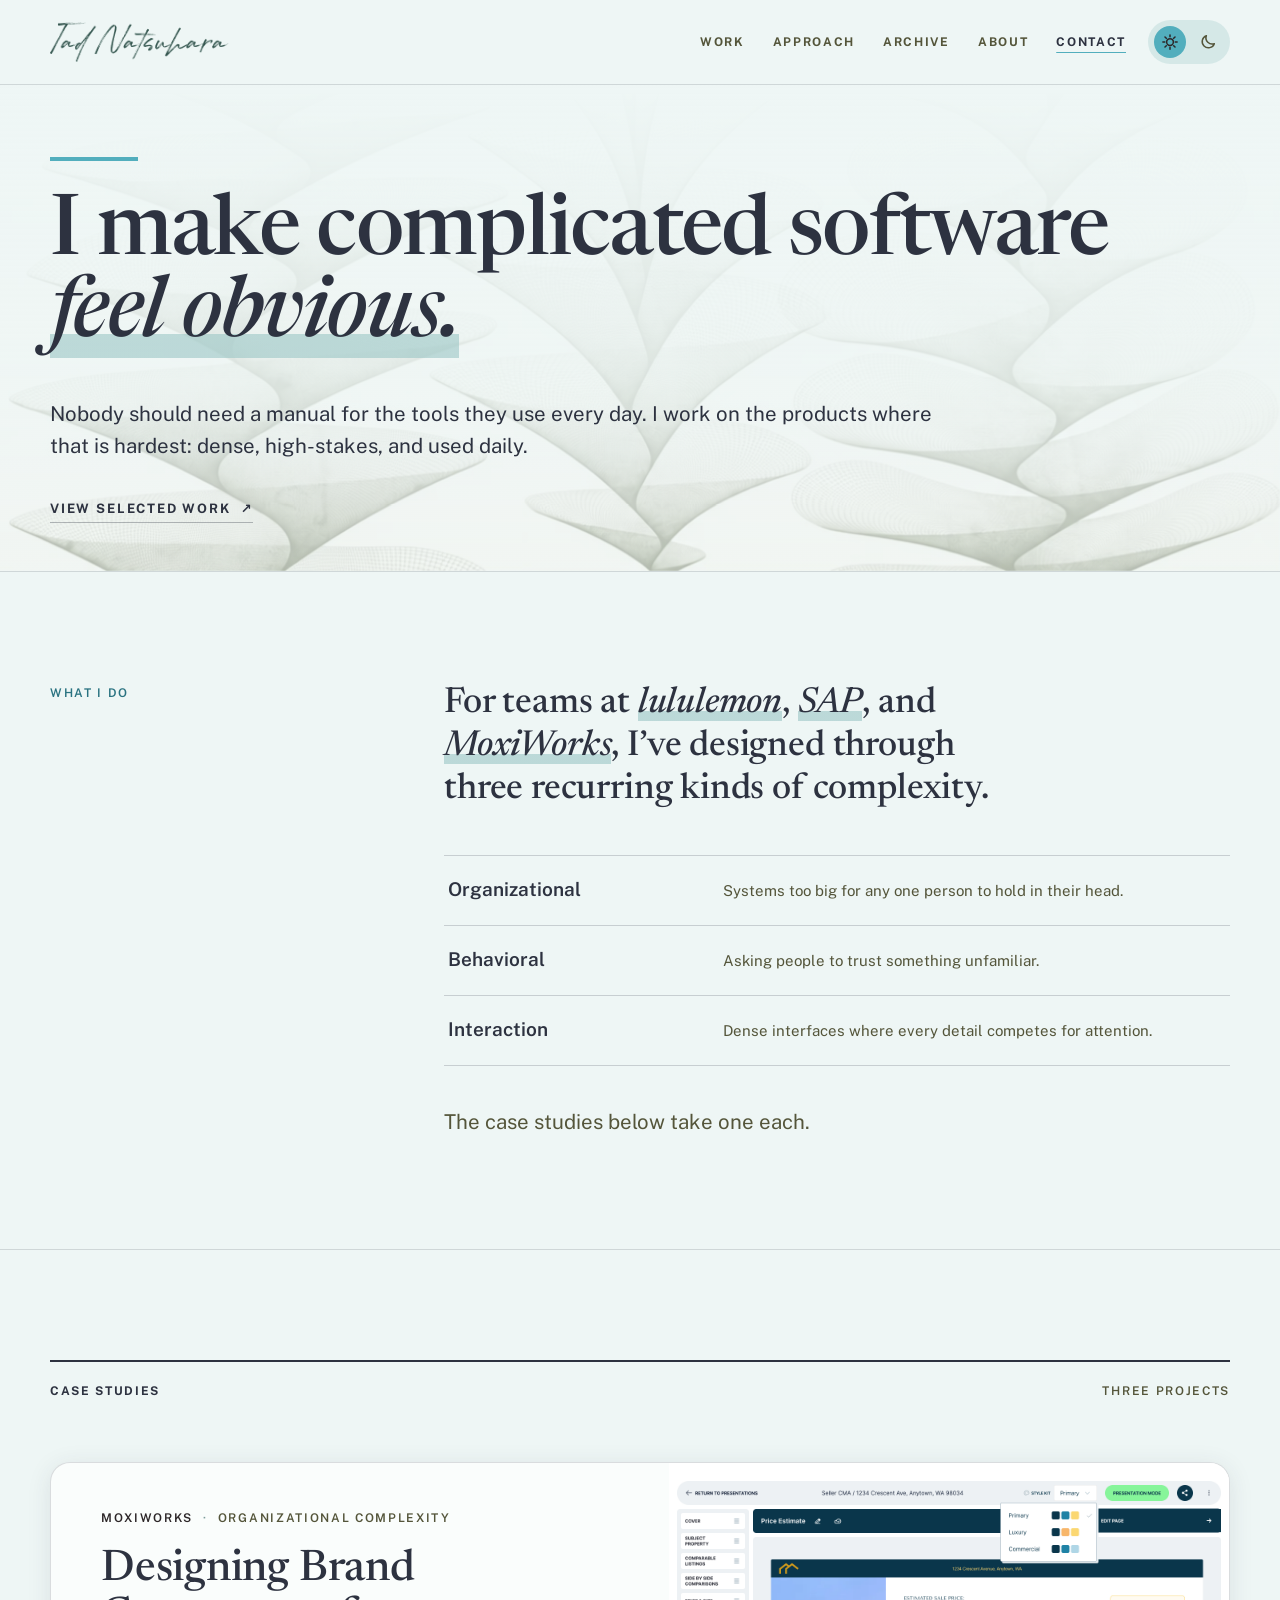
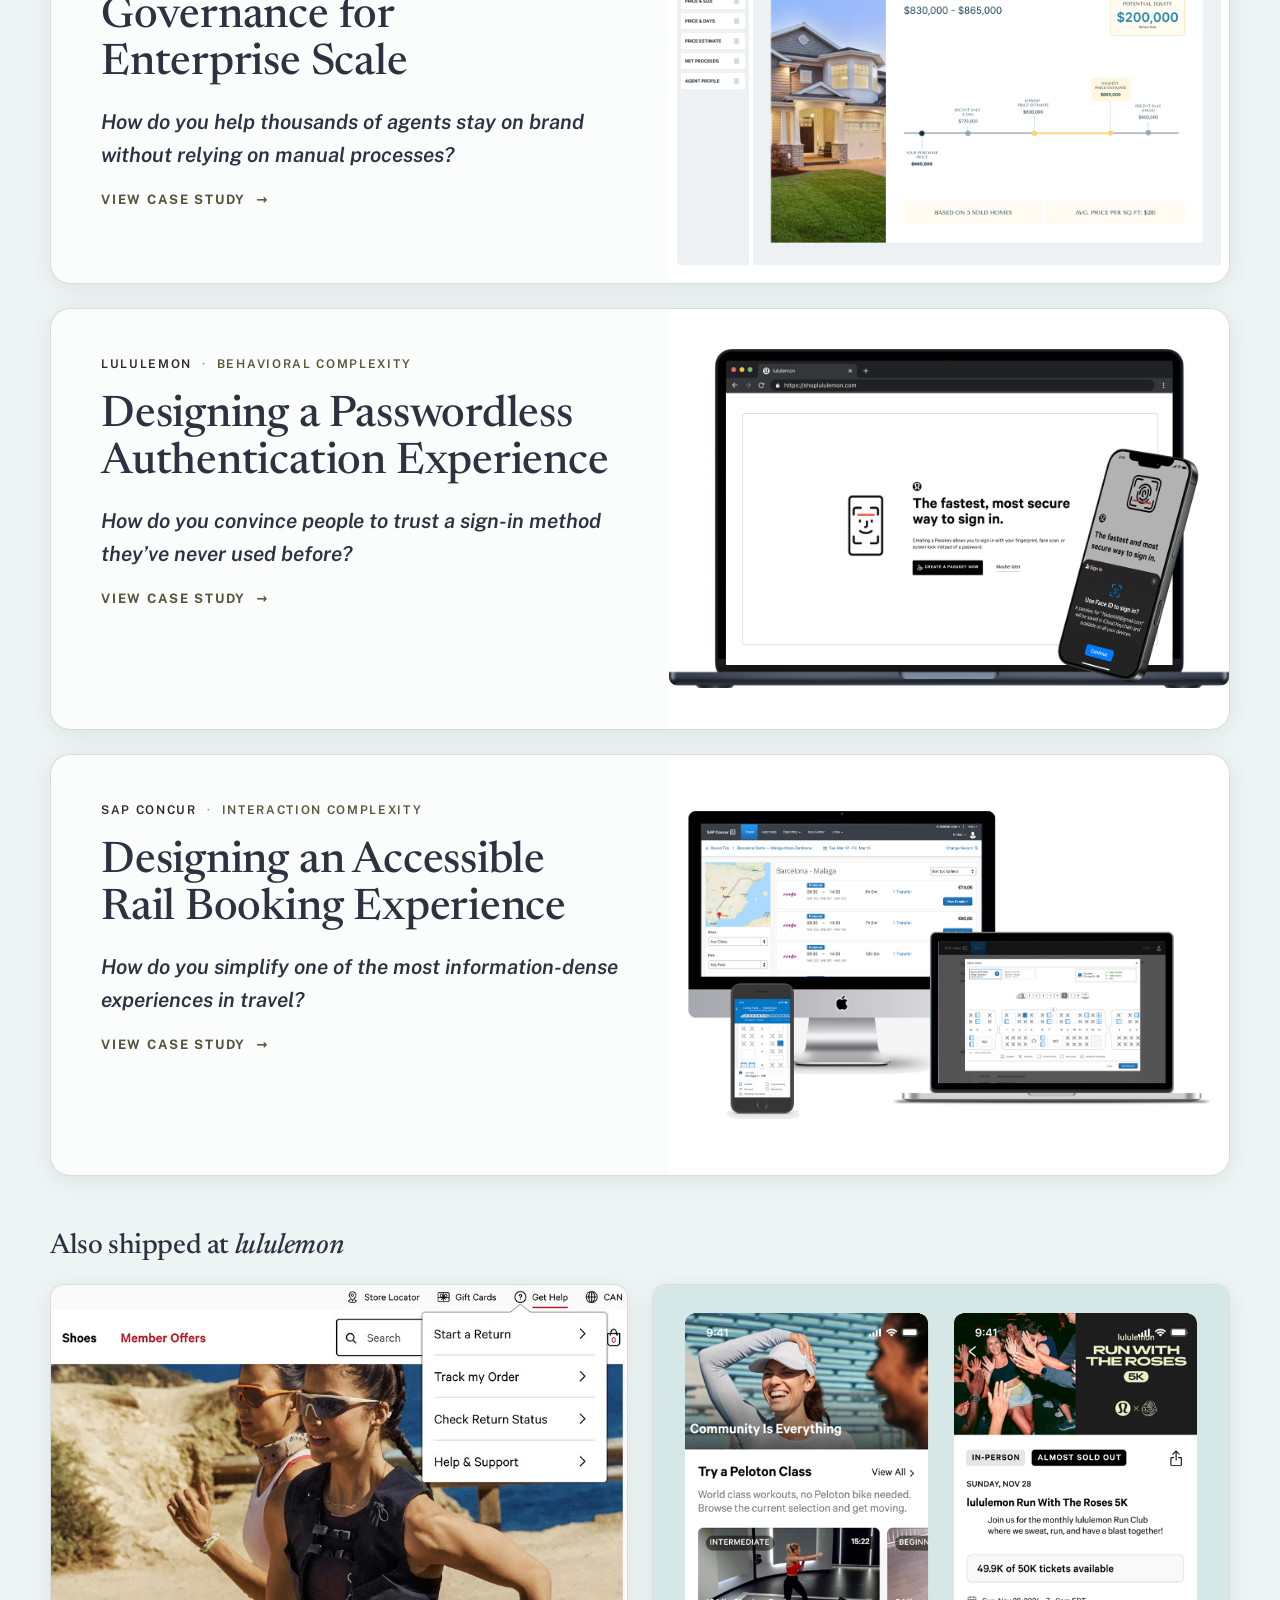
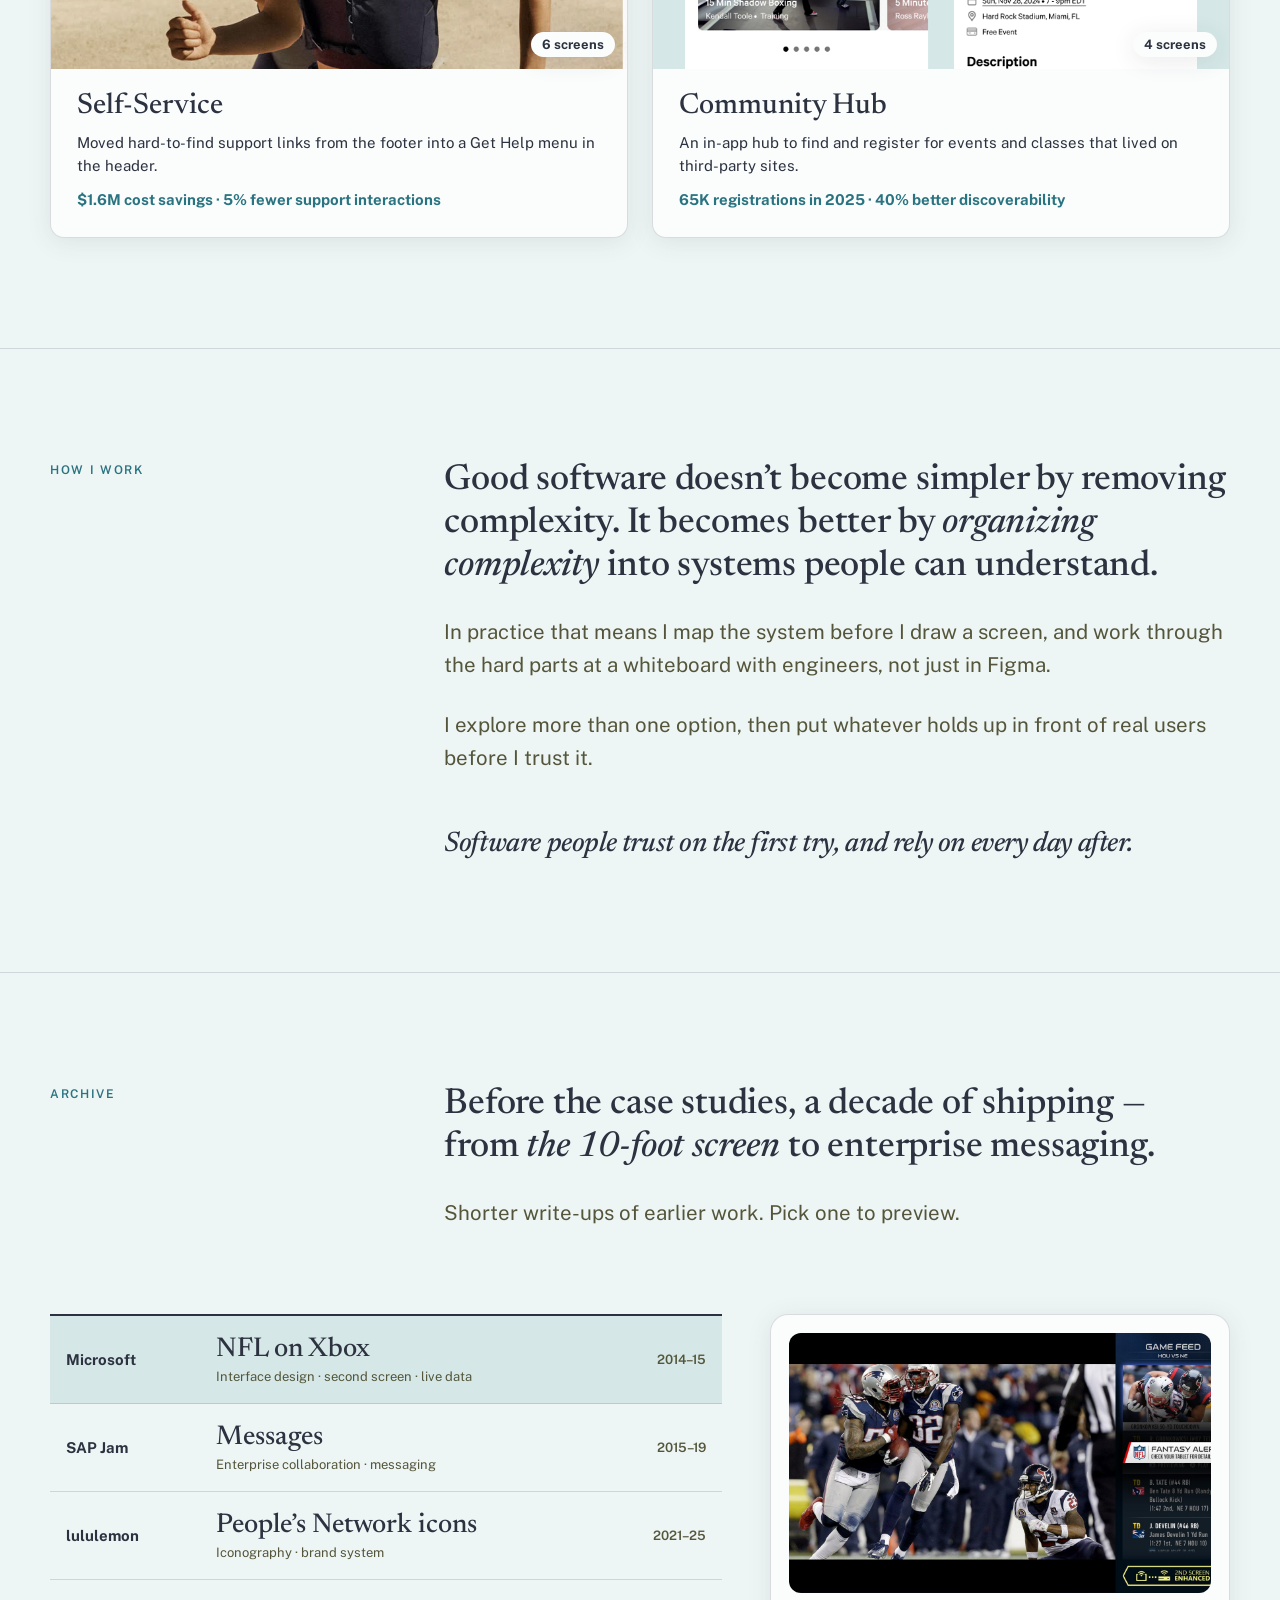
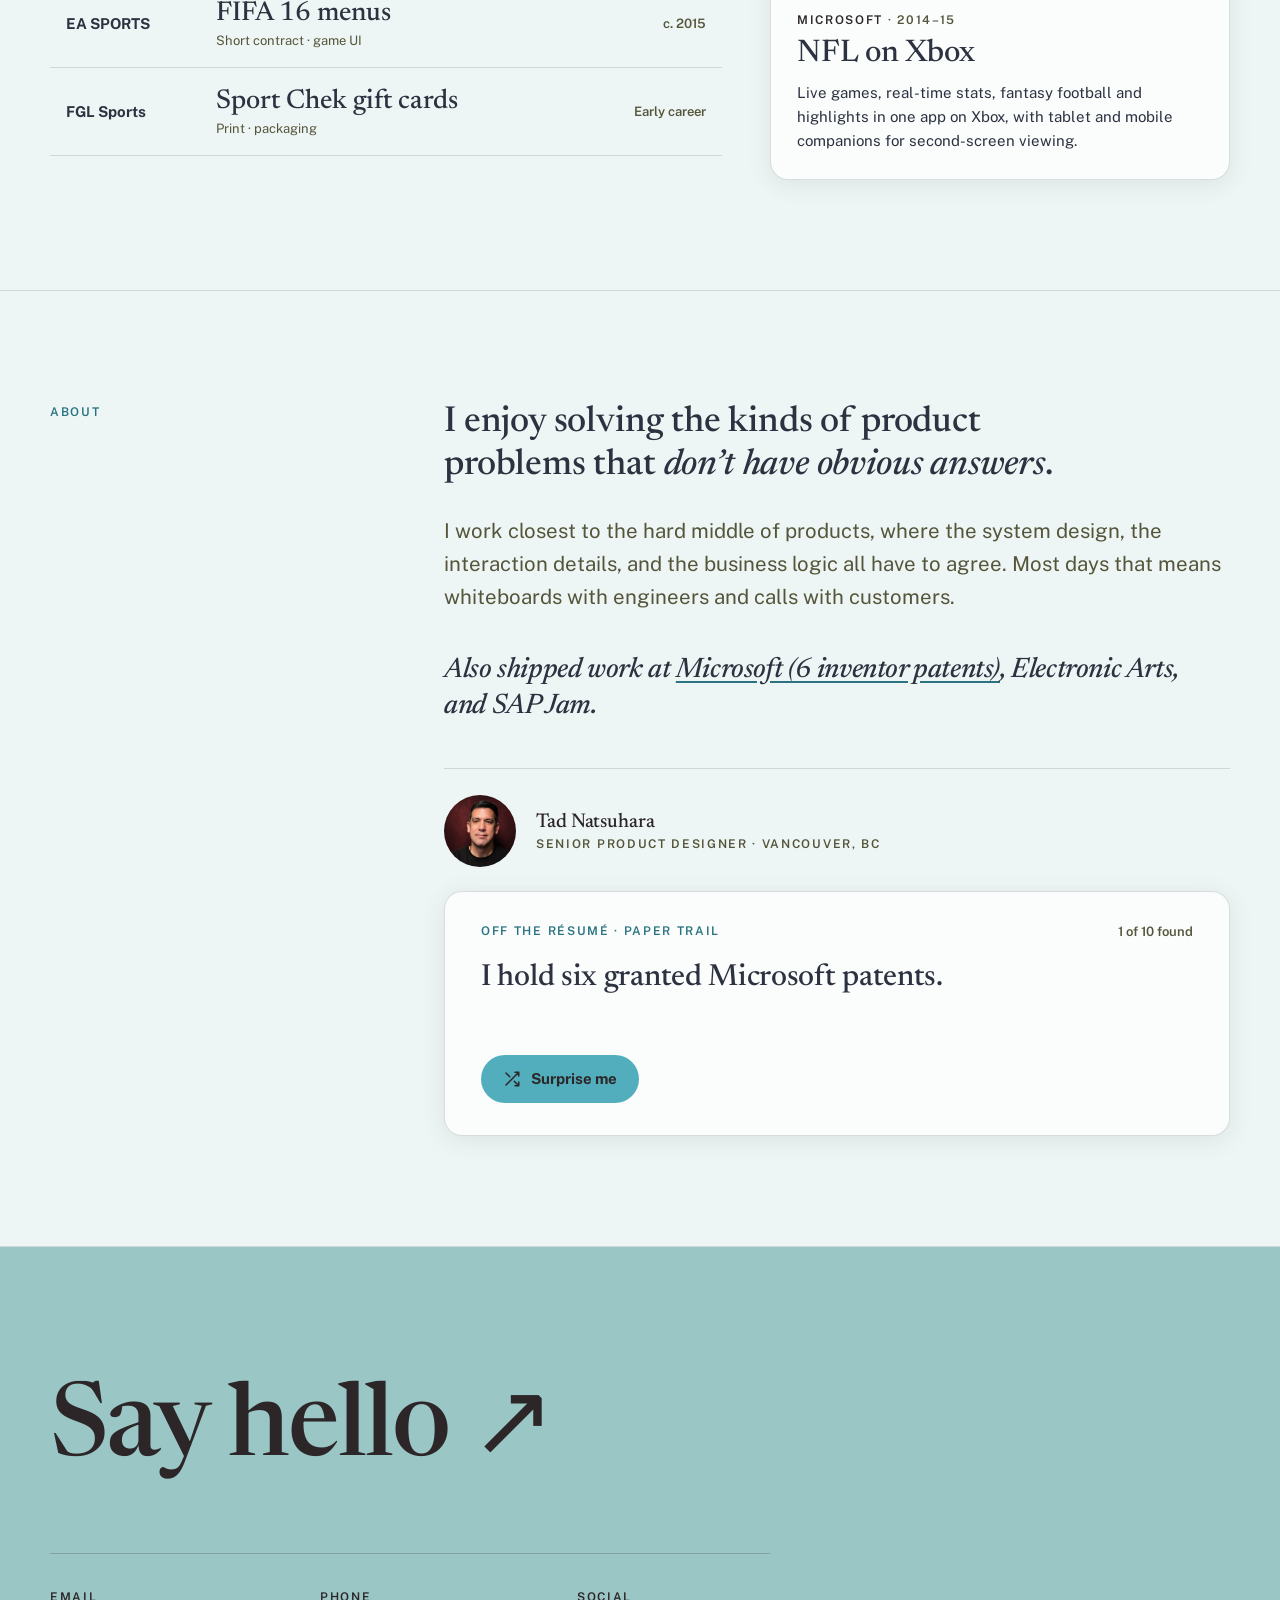
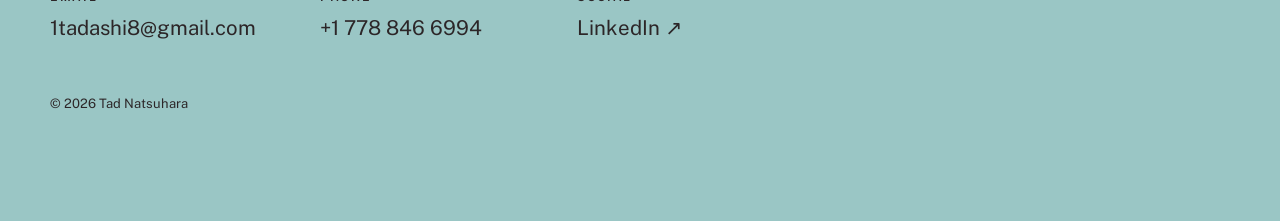
==== commit cdc46cf6: "Add Also shipped screens carousel, simplify short cards, refresh DESIGN.md - Also shipped cards: rea" ====
--- a/index.html
+++ b/index.html
@@ -36,9 +36,9 @@
   <link href="https://fonts.googleapis.com/css2?family=Newsreader:ital,opsz,wght@0,6..72,400;0,6..72,500;0,6..72,600;1,6..72,400;1,6..72,500;1,6..72,600&family=Public+Sans:ital,wght@0,400;0,500;0,600;0,700;1,400;1,600&display=swap" rel="stylesheet" />
 
   <!-- Single source of truth for all design values -->
-  <link rel="stylesheet" href="css/tokens.css?v=156" />
+  <link rel="stylesheet" href="css/tokens.css?v=165" />
   <!-- Component + layout styles (tokens only, no hardcoded values) -->
-  <link rel="stylesheet" href="css/components.css?v=156" />
+  <link rel="stylesheet" href="css/components.css?v=165" />
 </head>
 <body>
   <!-- Page is rendered from data by js/app.js — never hand-written markup per section.
@@ -141,40 +141,36 @@
       <div class="case-card__media">
         <img class="image-slot__img" src="images/case-studies/rail-booking-thumb-cropped.png" alt="SAP Concur rail seat selection across desktop, tablet, and mobile" width="1343" height="832" loading="lazy" />
       </div>
-    </a></div><div class="also-shipped"><div class="also-shipped__head"><h3 class="also-shipped__title">Also shipped at <em>lululemon</em></h3><span class="also-shipped__meta">Short reads</span></div><div class="also-shipped__grid">
-    <article class="short-card" data-reveal>
-      <div class="short-card__media" style="background:#F87C72">
-        <img src="images/work/selfservice.jpg" alt="Illustration of a support agent at a laptop" loading="lazy" />
+    </a></div><div class="also-shipped"><div class="also-shipped__head"><h3 class="also-shipped__title">Also shipped at <em>lululemon</em></h3></div><div class="also-shipped__grid">
+    <article class="short-card short-card--gallery" data-reveal>
+      <div class="short-card__media">
+        <img src="images/work/also/selfservice-thumb-wide.jpg" alt="The Get Help menu in the lululemon header, listing Start a Return, Track my Order, Check Return Status, and Help &amp; Support" width="800" height="533" loading="lazy" />
+        <span class="short-card__count" aria-hidden="true">6 screens</span>
       </div>
       <div class="short-card__body">
-        <span class="short-card__tag">Support discoverability</span>
-        <h4 class="short-card__title">Self-Service</h4>
-        <p class="short-card__text">Footer data showed where people hunted for help. Moving it to the header paid off.</p>
-        <div class="short-card__chips">
-          <span class="chip chip--solid">$1.6M saved</span><span class="chip">5% fewer support contacts</span>
-        </div>
+        <h4 class="short-card__title"><button type="button" class="short-card__open" data-gallery-open="0" aria-haspopup="dialog" aria-label="Self-Service: view 6 screens">Self-Service</button></h4>
+        <p class="short-card__text">Moved hard-to-find support links from the footer into a Get Help menu in the header.</p>
+        <p class="short-card__results">$1.6M cost savings &middot; 5% fewer support interactions</p>
       </div>
     </article>
-    <article class="short-card" data-reveal>
-      <div class="short-card__media" style="background:#DCE9F7">
-        <img src="images/work/community.jpg" alt="Illustration of people gathering in a city park" loading="lazy" />
+    <article class="short-card short-card--gallery" data-reveal>
+      <div class="short-card__media">
+        <img src="images/work/also/community-thumb-pair.png" alt="Two screens from the lululemon app: the Community tab with a Try a Peloton Class carousel, and an event page with ticket availability" width="900" height="600" loading="lazy" />
+        <span class="short-card__count" aria-hidden="true">4 screens</span>
       </div>
       <div class="short-card__body">
-        <span class="short-card__tag">Community &amp; events</span>
-        <h4 class="short-card__title">Community Hub</h4>
-        <p class="short-card__text">Local events and classes, moved out of store emails and into the app.</p>
-        <div class="short-card__chips">
-          <span class="chip chip--solid">65K registrations</span><span class="chip">+40% discoverability</span>
-        </div>
-      </div>
-    </article></div></div></div>
+        <h4 class="short-card__title"><button type="button" class="short-card__open" data-gallery-open="1" aria-haspopup="dialog" aria-label="Community Hub: view 4 screens">Community Hub</button></h4>
+        <p class="short-card__text">An in-app hub to find and register for events and classes that lived on third-party sites.</p>
+        <p class="short-card__results">65K registrations in 2025 &middot; 40% better discoverability</p>
+      </div>
+    </article></div><dialog class="gallery" data-gallery aria-labelledby="gallery-title"><div class="gallery__panel"><div class="gallery__head"><h3 class="gallery__title" id="gallery-title" data-g-title></h3><button type="button" class="gallery__close" data-g-close autofocus aria-label="Close screens"><svg viewBox="0 0 24 24" aria-hidden="true"><path d="M6 6l12 12M18 6L6 18"/></svg></button></div><div class="gallery__stage" data-g-stage role="group" aria-roledescription="carousel" aria-label="Project screens"><button type="button" class="gallery__nav gallery__nav--prev" data-g-prev aria-label="Previous screen"><svg viewBox="0 0 24 24" width="18" height="18" fill="none" stroke="currentColor" stroke-width="2" stroke-linecap="round" stroke-linejoin="round" aria-hidden="true"><path d="M19 12H5M11 6l-6 6 6 6"/></svg></button><button type="button" class="gallery__nav gallery__nav--next" data-g-next aria-label="Next screen"><svg viewBox="0 0 24 24" width="18" height="18" fill="none" stroke="currentColor" stroke-width="2" stroke-linecap="round" stroke-linejoin="round" aria-hidden="true"><path d="M5 12h14M13 6l6 6-6 6"/></svg></button></div><div class="gallery__foot"><p class="gallery__caption" data-g-caption aria-live="polite"></p><span class="gallery__count" data-g-count></span></div></div></dialog></div></div>
     </section>
     <section class="section" id="approach">
       <div class="container"><div data-reveal>
     <div class="split split--approach">
       <div class="split__label"><h2 class="eyebrow">How I Work</h2></div>
-      <div class="split__content"><p class="statement">Good software doesn’t become simpler by removing complexity. It becomes better by <em class="emph">organizing complexity</em> into systems people can understand.</p><p class="statement__body">In practice that means I map the system before I draw a screen, and spend about as much time at a whiteboard with engineers as I do in Figma.</p><p class="statement__body">I build five directions when one would do, because the quickest way to find the right one is to make the other four and throw them away. Whatever survives that goes in front of a real customer before I trust it.</p><p class="statement__closing">Software people trust on the first try, and rely on every day after.</p></div>
-    </div><div class="stepper" data-stepper><div class="stepper__head"><div><span class="eyebrow">See it in practice</span><h3 class="stepper__title">One project, five real artifacts</h3></div><p class="stepper__intro">Step through how the SAP Concur rail seat map went from a competitive audit to a shipped, accessible component.</p></div><div class="stepper__tabs" role="tablist" aria-label="Project steps"><button type="button" class="stepper__tab" role="tab" data-step="0" aria-selected="true" aria-controls="stepper-panel"><span class="stepper__num">01</span><span class="stepper__label"><span class="stepper__verb">Look around</span><span class="stepper__artifact">Competitive analysis</span></span></button><button type="button" class="stepper__tab" role="tab" data-step="1" aria-selected="false" aria-controls="stepper-panel"><span class="stepper__num">02</span><span class="stepper__label"><span class="stepper__verb">Sketch wide</span><span class="stepper__artifact">Early concepts</span></span></button><button type="button" class="stepper__tab" role="tab" data-step="2" aria-selected="false" aria-controls="stepper-panel"><span class="stepper__num">03</span><span class="stepper__label"><span class="stepper__verb">Test &amp; break</span><span class="stepper__artifact">Usability testing</span></span></button><button type="button" class="stepper__tab" role="tab" data-step="3" aria-selected="false" aria-controls="stepper-panel"><span class="stepper__num">04</span><span class="stepper__label"><span class="stepper__verb">Include everyone</span><span class="stepper__artifact">Accessibility</span></span></button><button type="button" class="stepper__tab" role="tab" data-step="4" aria-selected="false" aria-controls="stepper-panel"><span class="stepper__num">05</span><span class="stepper__label"><span class="stepper__verb">Ship &amp; measure</span><span class="stepper__artifact">Final design</span></span></button></div><div class="stepper__panel" id="stepper-panel" role="tabpanel"><div class="stepper__media"><img data-step-img src="images/work/rail-comp.jpg" alt="Competitive analysis of rail and airline seat maps" loading="lazy" /></div><div class="stepper__copy"><div><span class="stepper__k">What I did</span><p class="stepper__did" data-step-did>Audited rail and airline seat selection to find the patterns travellers already trust.</p></div><div class="stepper__result"><span class="stepper__k stepper__k--accent">What it changed</span><p class="stepper__changed" data-step-changed>Seat attributes and coach availability had to be visible up front.</p></div><div class="stepper__nav"><button type="button" class="round-btn" data-step-prev aria-label="Previous step"><svg viewBox="0 0 24 24" width="18" height="18" fill="none" stroke="currentColor" stroke-width="2" stroke-linecap="round" stroke-linejoin="round" aria-hidden="true"><path d="M19 12H5M11 6l-6 6 6 6"/></svg></button><button type="button" class="round-btn round-btn--solid" data-step-next aria-label="Next step"><svg viewBox="0 0 24 24" width="18" height="18" fill="none" stroke="currentColor" stroke-width="2" stroke-linecap="round" stroke-linejoin="round" aria-hidden="true"><path d="M5 12h14M13 6l6 6-6 6"/></svg></button><span class="stepper__count" aria-live="polite">Step <span data-step-num>01</span> of 05</span></div></div></div></div></div></div>
+      <div class="split__content"><p class="statement">Good software doesn’t become simpler by removing complexity. It becomes better by <em class="emph">organizing complexity</em> into systems people can understand.</p><p class="statement__body">In practice that means I map the system before I draw a screen, and work through the hard parts at a whiteboard with engineers, not just in Figma.</p><p class="statement__body">I explore more than one option, then put whatever holds up in front of real users before I trust it.</p><p class="statement__closing">Software people trust on the first try, and rely on every day after.</p></div>
+    </div></div></div>
     </section>
     <section class="section" id="archive">
       <div class="container"><div data-reveal>
@@ -222,8 +218,8 @@
 
   <!-- Classic scripts, loaded in order so the site opens directly from file:// with no build step -->
   <!-- Cache-busting: bump ?v= on every one of these files whenever js/ or css/ changes -->
-  <script src="js/content.js?v=156"></script>
-  <script src="js/components.js?v=156"></script>
-  <script src="js/app.js?v=156"></script>
+  <script src="js/content.js?v=165"></script>
+  <script src="js/components.js?v=165"></script>
+  <script src="js/app.js?v=165"></script>
 </body>
 </html>
--- a/css/tokens.css
+++ b/css/tokens.css
@@ -16,6 +16,7 @@
   --bg-footer:     #D5E8E7; /* deepest surface (contact band lives on --band-bg) */
   --bg-card:       #FAFDFC; /* case-study cards lifted toward white */
   --bg-inset:      #D5E8E7; /* image slots + chips + theme-toggle track */
+  --surface-stage: #EEF6F5; /* image-viewer stage: deliberately NOT overridden in dark, screens are light product UI */
 
   /* ---------- Color: text (Anthracite ink ramp; AA-checked on --bg) ---------- */
   --text-primary:   #2D3240; /* body + most headings */
--- a/css/components.css
+++ b/css/components.css
@@ -1009,11 +1009,10 @@
 /* ============================================================
    A3/A4 refresh — Also shipped, process stepper, archive, Surprise me
    ============================================================ */
-.chip--solid { background: var(--accent); color: var(--on-accent); font-weight: 700; }
 
 /* ---------- Also shipped (short-read cards) ---------- */
 .also-shipped { margin-top: 56px; }
-.also-shipped__head { display: flex; justify-content: space-between; align-items: baseline; gap: 16px; margin-bottom: 24px; }
+.also-shipped__head { margin-bottom: 24px; }
 .also-shipped__title {
   margin: 0;
   font-family: var(--font-display);
@@ -1022,35 +1021,173 @@
   letter-spacing: var(--ls-statement);
   color: var(--text-primary);
 }
-.also-shipped__meta {
-  font-size: var(--fs-eyebrow);
-  font-weight: 700;
-  letter-spacing: var(--ls-eyebrow);
-  text-transform: uppercase;
-  color: var(--text-muted);
-}
 .also-shipped__grid { display: grid; grid-template-columns: repeat(2, minmax(0, 1fr)); gap: var(--gap-stack); }
 .short-card {
-  display: grid;
-  grid-template-columns: 200px minmax(0, 1fr);
+  position: relative;
+  display: flex;
+  flex-direction: column;
   background: var(--bg-card);
   border: 1px solid var(--border);
   border-radius: var(--r-card);
   overflow: hidden;
   box-shadow: var(--shadow-ambient-rest);
 }
-.short-card__media img { width: 100%; height: 100%; object-fit: cover; display: block; }
-.short-card__body { padding: 28px 30px; display: flex; flex-direction: column; gap: 10px; }
-.short-card__tag {
-  font-size: var(--fs-eyebrow);
-  font-weight: 600;
-  letter-spacing: var(--ls-eyebrow);
-  text-transform: uppercase;
-  color: var(--text-muted);
-}
+.short-card--gallery { transition: box-shadow var(--hover-color-dur), border-color var(--hover-color-dur); }
+.short-card--gallery:hover { border-color: var(--border-bright); box-shadow: var(--shadow-ambient-hover); }
+.short-card--gallery:has(.short-card__open:focus-visible) { outline: 2px solid var(--accent); outline-offset: 3px; }
+.short-card__media { position: relative; aspect-ratio: 3 / 2; background: var(--bg-inset); }
+.short-card__media img { position: absolute; inset: 0; width: 100%; height: 100%; object-fit: cover; object-position: top; display: block; }
+/* "6 screens": the one cue that the card opens more, sitting on the image. */
+.short-card__count {
+  position: absolute;
+  right: 12px;
+  bottom: 12px;
+  padding: 5px 11px;
+  border-radius: var(--r-pill);
+  background: var(--bg-card);
+  color: var(--text-primary);
+  font-size: var(--fs-chip);
+  font-weight: 700;
+  box-shadow: var(--shadow-ambient-rest);
+}
+.short-card__body { padding: 22px 26px 26px; display: flex; flex-direction: column; gap: 8px; }
 .short-card__title { margin: 0; font-family: var(--font-display); font-weight: 500; font-size: 1.8rem; line-height: 1.1; color: var(--text-primary); }
-.short-card__text { margin: 0; font-size: var(--fs-small); line-height: 1.55; color: var(--text-primary); }
-.short-card__chips { display: flex; gap: 8px; flex-wrap: wrap; margin-top: 4px; }
+.short-card__text { margin: 0; font-size: var(--fs-small); line-height: 1.55; color: var(--text-primary); text-wrap: pretty; }
+.short-card__results { margin: 4px 0 0; font-size: var(--fs-small); font-weight: 700; line-height: 1.45; color: var(--accent-text); }
+
+/* Gallery cards: the whole card is one hit target. The title button's ::after
+   stretches over the card, so a click anywhere opens the carousel and there is
+   a single tab stop. Focus is drawn on the card, not on the title text. */
+.short-card__open {
+  padding: 0;
+  border: 0;
+  background: none;
+  font: inherit;
+  color: inherit;
+  text-align: left;
+  cursor: pointer;
+}
+.short-card__open::after { content: ''; position: absolute; inset: 0; border-radius: inherit; }
+.short-card__open:focus-visible { outline: none; }
+.short-card--gallery:hover .short-card__open { text-decoration: underline; text-decoration-color: var(--accent); text-decoration-thickness: 2px; text-underline-offset: 6px; }
+
+/* ---------- Screens carousel (Also shipped) ----------
+   One native <dialog> (js/app.js AlsoGallery). The stage is a fixed light
+   surface in both themes: the screens are flattened onto it, so they read as
+   the product's own light UI rather than being re-tinted by the page theme. */
+html:has(.gallery[open]) { overflow: hidden; }
+.gallery {
+  position: fixed;
+  inset: 0;
+  margin: auto;
+  width: 100%;
+  height: 100%;
+  max-width: 100%;
+  max-height: 100%;
+  padding: clamp(0.75rem, 3vw, 2.5rem);
+  border: none;
+  background: none;
+  display: none;
+  align-items: center;
+  justify-content: center;
+}
+.gallery[open] { display: flex; }
+.gallery::backdrop { background: var(--lightbox-backdrop); }
+.gallery__panel {
+  width: min(1040px, 100%);
+  max-height: 100%;
+  display: flex;
+  flex-direction: column;
+  background: var(--bg-card);
+  color: var(--text-primary);
+  border: 1px solid var(--border);
+  border-radius: var(--r-feature);
+  overflow: hidden;
+  box-shadow: var(--shadow-ambient-hover);
+  animation: galleryIn 0.28s var(--reveal-ease) both;
+}
+@keyframes galleryIn {
+  from { opacity: 0; transform: translateY(10px) scale(0.985); }
+  to   { opacity: 1; transform: none; }
+}
+.gallery__head {
+  display: flex;
+  align-items: center;
+  justify-content: space-between;
+  gap: 16px;
+  padding: 14px 16px 14px 28px;
+  border-bottom: 1px solid var(--hairline);
+}
+.gallery__title { margin: 0; font-family: var(--font-display); font-weight: 500; font-size: 1.6rem; line-height: 1.1; letter-spacing: var(--ls-statement); }
+.gallery__close,
+.gallery__nav {
+  flex: none;
+  display: flex;
+  align-items: center;
+  justify-content: center;
+  width: 44px;
+  height: 44px;
+  border: none;
+  border-radius: 50%;
+  cursor: pointer;
+  transition: filter var(--hover-color-dur);
+}
+.gallery__close { background: var(--bg-inset); color: var(--text-primary); }
+.gallery__nav { position: absolute; top: 50%; translate: 0 -50%; background: var(--media-control-bg); color: var(--media-control-fg); }
+.gallery__nav--prev { left: 12px; }
+.gallery__nav--next { right: 12px; }
+.gallery__close:hover,
+.gallery__nav:hover { filter: brightness(1.12); }
+.gallery__close svg { width: 20px; height: 20px; fill: none; stroke: currentColor; stroke-width: 2; stroke-linecap: round; }
+.gallery__nav[hidden] { display: none; }
+.gallery__stage {
+  position: relative;
+  display: flex;
+  align-items: center;
+  justify-content: center;
+  height: clamp(320px, 62vh, 640px);
+  padding: 20px 72px;
+  background: var(--surface-stage);
+  touch-action: pan-y;
+}
+.gallery__img {
+  display: block;
+  max-width: 100%;
+  max-height: 100%;
+  width: auto;
+  height: auto;
+  object-fit: contain;
+  /* The screens are cropped to their opaque window (no baked-in shadow), so
+     the soft shadow is drawn here, following the alpha edge. */
+  border-radius: var(--r-card);
+  filter: drop-shadow(0 6px 18px rgba(45, 50, 64, 0.18));
+  opacity: 0;
+  transition: opacity 0.2s ease-out;
+}
+.gallery__img.is-ready { opacity: 1; }
+.gallery__foot {
+  display: flex;
+  align-items: flex-start;
+  justify-content: space-between;
+  gap: 24px;
+  padding: 16px 28px 20px;
+  border-top: 1px solid var(--hairline);
+}
+.gallery__caption { margin: 0; max-width: 64ch; font-size: var(--fs-small); line-height: 1.55; color: var(--text-primary); text-wrap: pretty; }
+.gallery__count { flex: none; font-size: var(--fs-chip); font-weight: 700; letter-spacing: 0.04em; font-variant-numeric: tabular-nums; color: var(--text-muted); white-space: nowrap; }
+@media (max-width: 600px) {
+  .gallery__head { padding-left: 20px; }
+  .gallery__stage { height: clamp(300px, 58vh, 520px); padding: 12px 12px 68px; }
+  .gallery__nav { top: auto; bottom: 12px; translate: none; }
+  .gallery__nav--prev { left: 12px; }
+  .gallery__nav--next { right: 12px; }
+  .gallery__foot { flex-direction: column-reverse; gap: 8px; padding: 14px 20px 18px; }
+}
+@media (prefers-reduced-motion: reduce) {
+  .gallery__panel { animation: none; }
+  .gallery__img { transition: none; }
+  .short-card--gallery { transition: none; }
+}
 
 /* ---------- Process stepper ---------- */
 .stepper {
@@ -1193,13 +1330,12 @@
   .archive { grid-template-columns: 1fr; }
   .archive__preview { position: static; order: -1; }
   .also-shipped__grid { grid-template-columns: 1fr; }
+  .short-card__media { aspect-ratio: 2 / 1; }
 }
 @media (max-width: 600px) {
   .stepper__tabs { grid-template-columns: repeat(5, 44px); gap: 0; justify-content: space-between; }
   .stepper__label { display: none; }
   .stepper__tab { min-height: 48px; padding: 8px 0; justify-content: center; }
-  .short-card { grid-template-columns: 1fr; }
-  .short-card__media { height: 180px; }
   .archive__row { grid-template-columns: minmax(0, 1fr) auto; padding: 14px 8px; }
   .archive__co { grid-column: 1 / -1; }
   .facts { padding: 24px; }
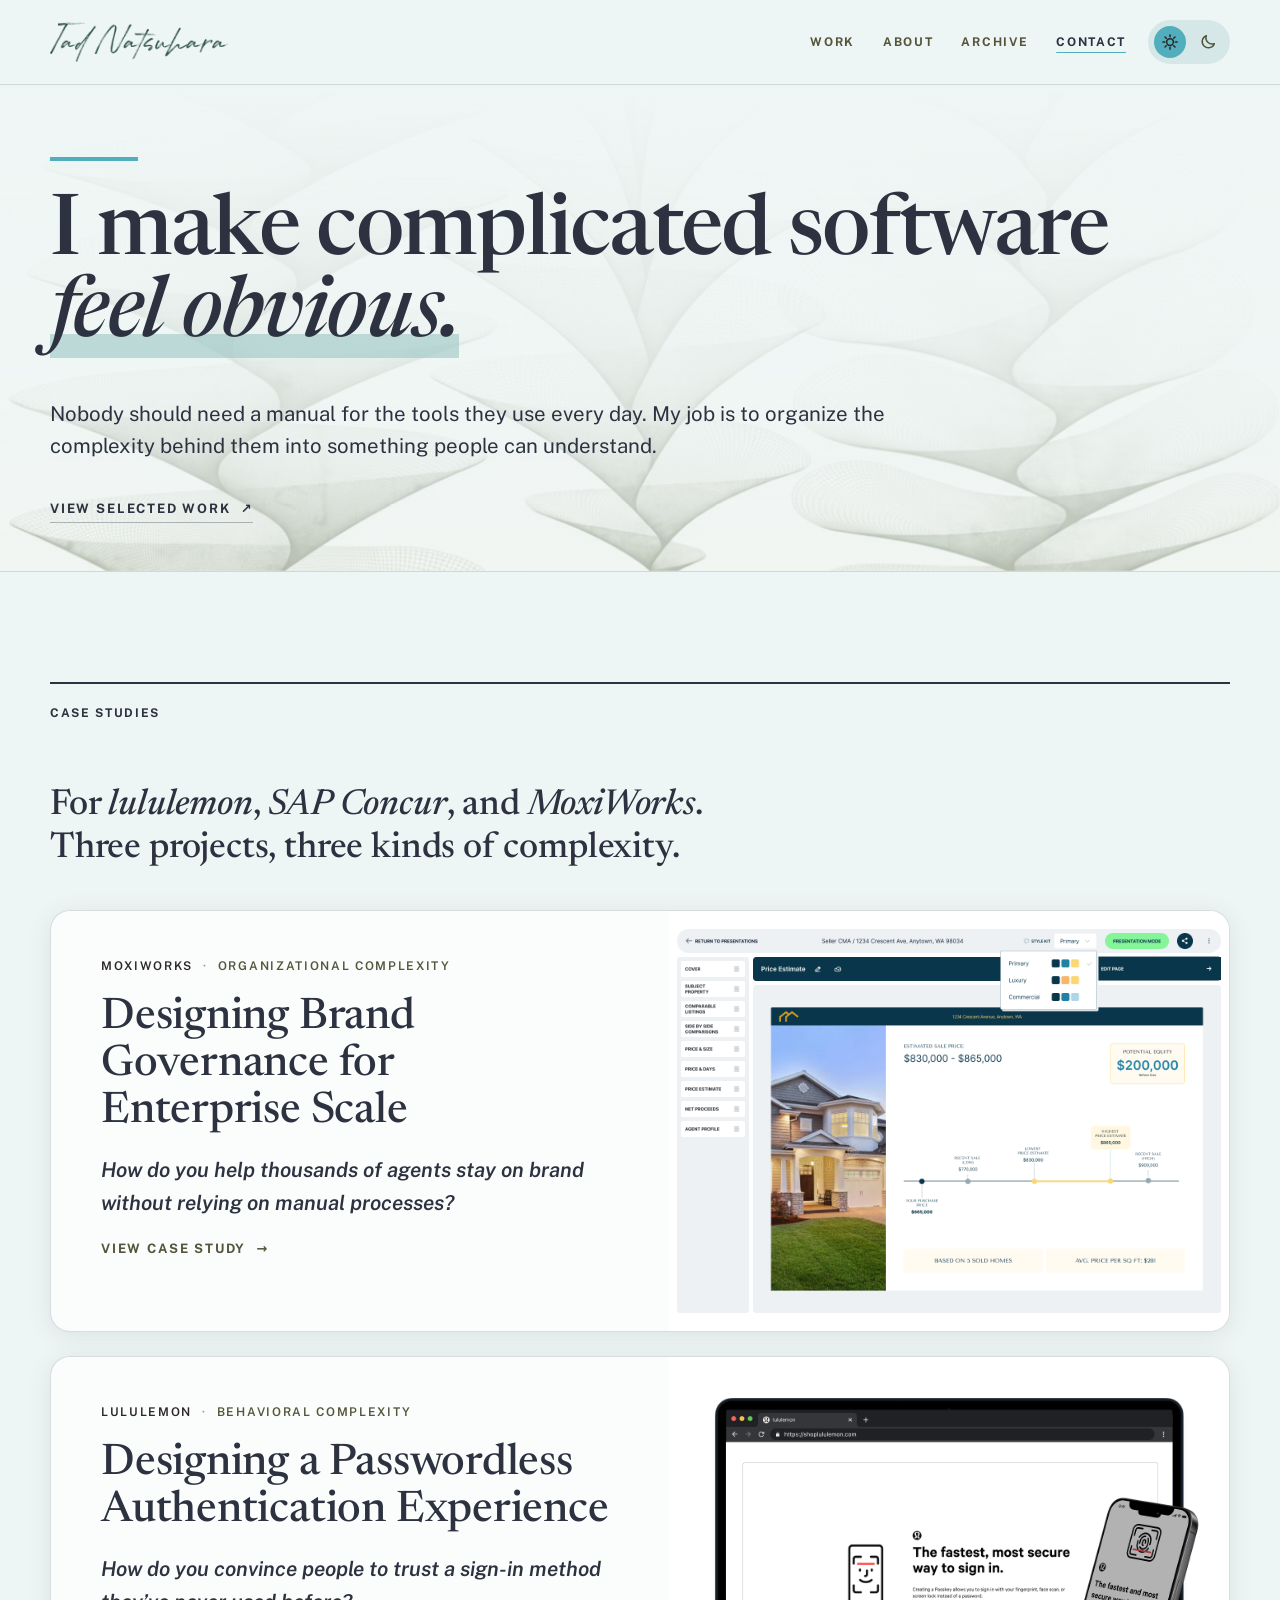
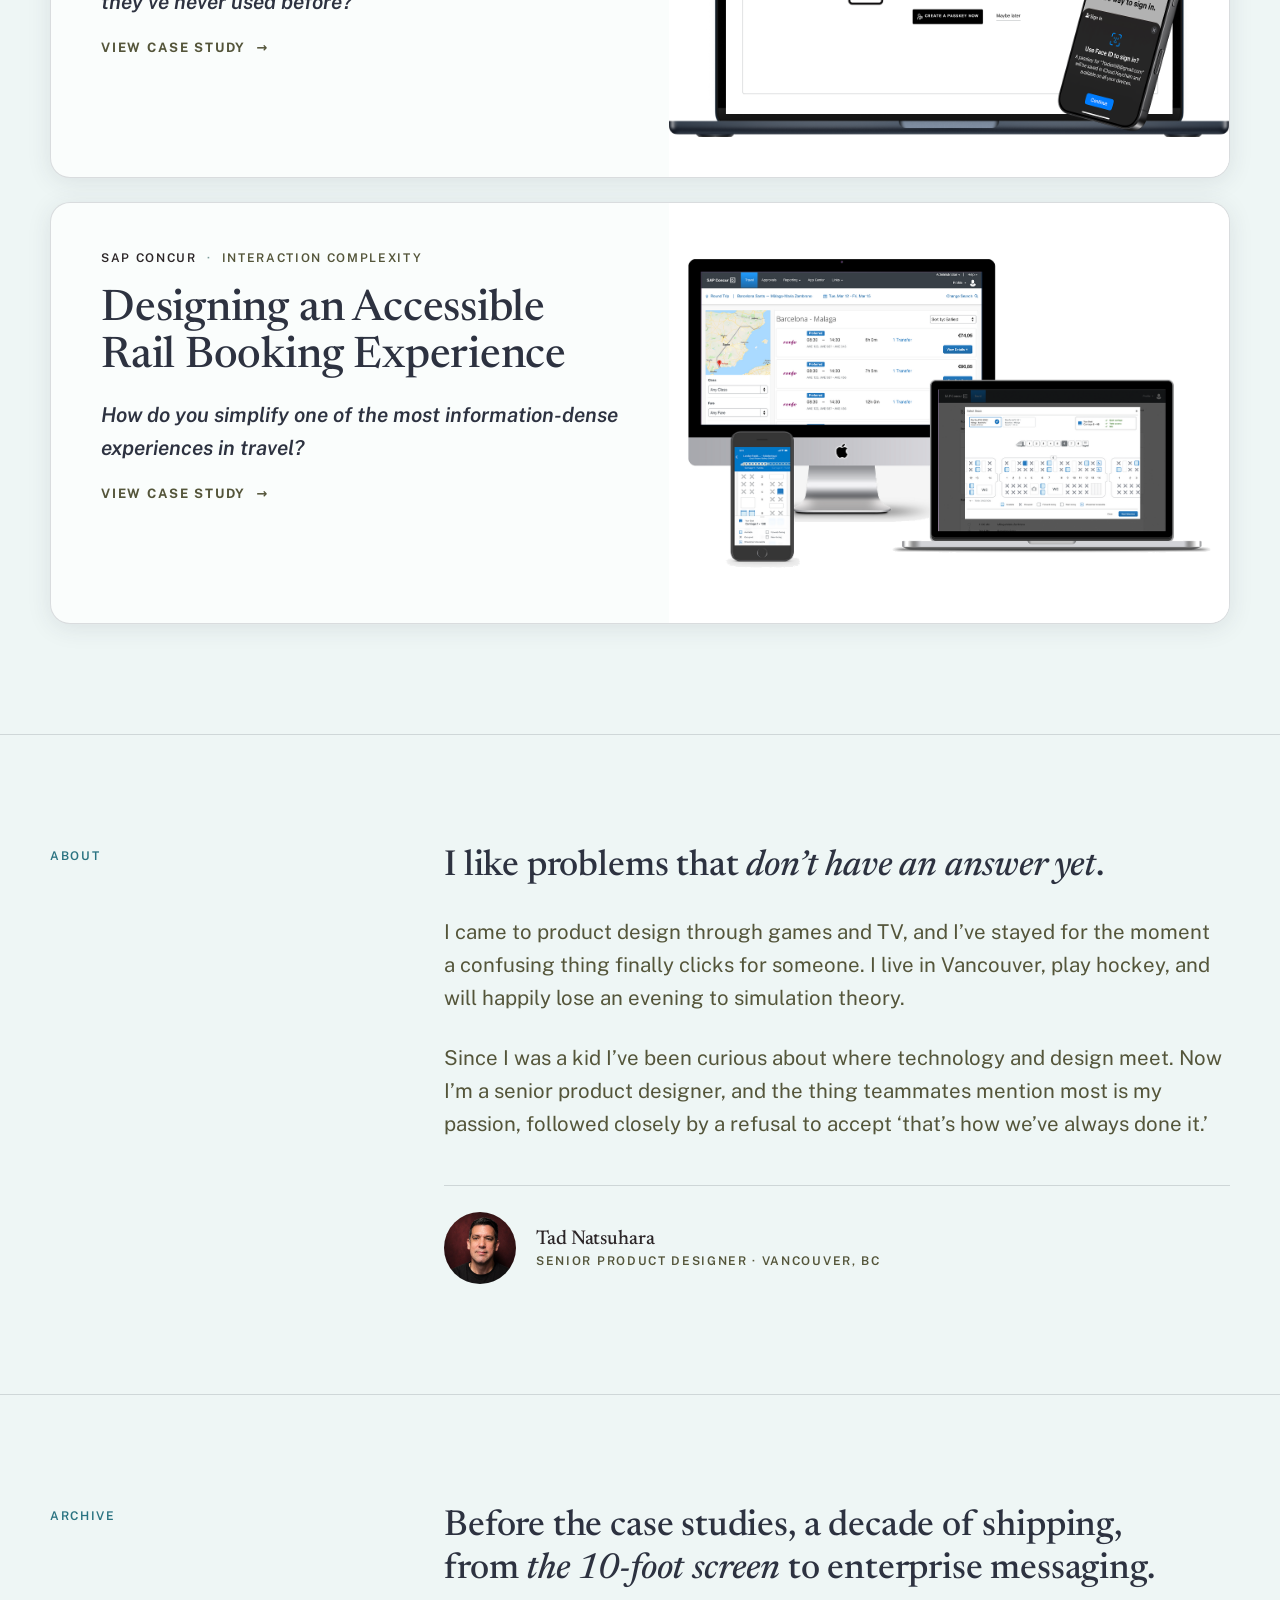
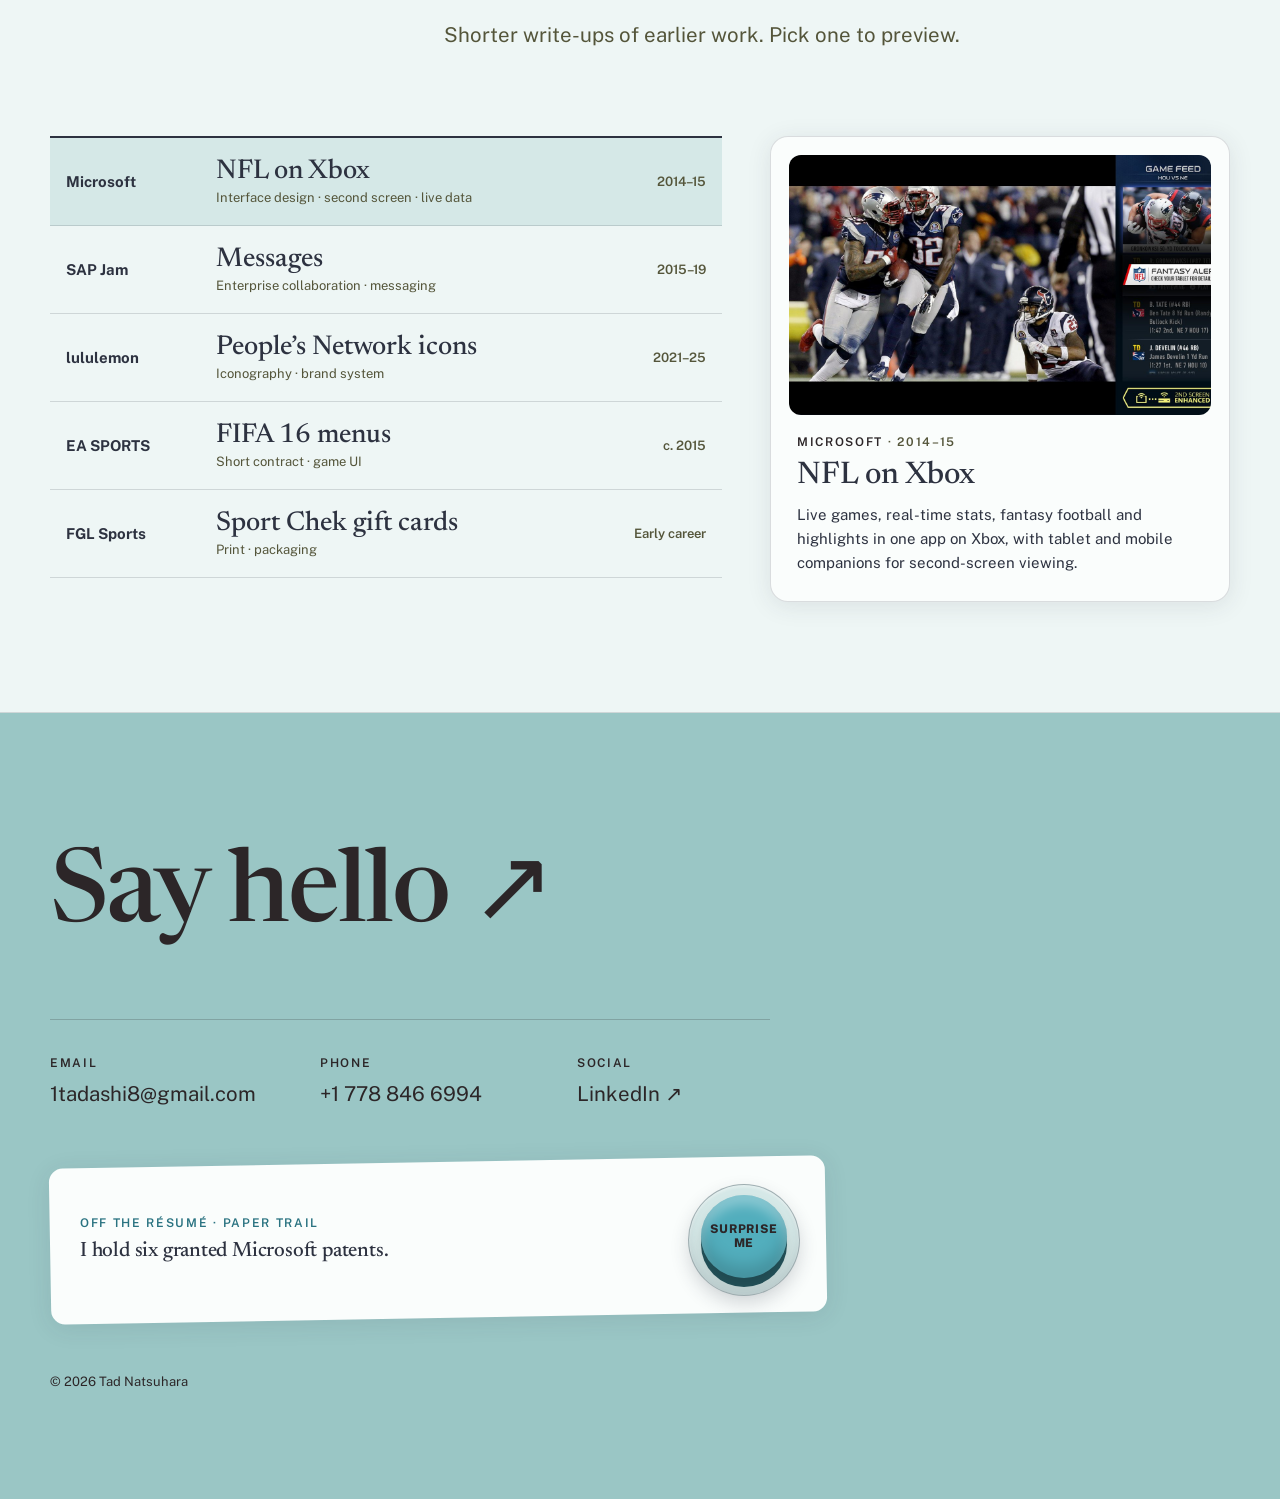
==== commit 6cfc63d3: "Rework homepage narrative and move Surprise me into the footer - Page order is now Hero, Case studie" ====
--- a/index.html
+++ b/index.html
@@ -36,9 +36,9 @@
   <link href="https://fonts.googleapis.com/css2?family=Newsreader:ital,opsz,wght@0,6..72,400;0,6..72,500;0,6..72,600;1,6..72,400;1,6..72,500;1,6..72,600&family=Public+Sans:ital,wght@0,400;0,500;0,600;0,700;1,400;1,600&display=swap" rel="stylesheet" />
 
   <!-- Single source of truth for all design values -->
-  <link rel="stylesheet" href="css/tokens.css?v=165" />
+  <link rel="stylesheet" href="css/tokens.css?v=173" />
   <!-- Component + layout styles (tokens only, no hardcoded values) -->
-  <link rel="stylesheet" href="css/components.css?v=165" />
+  <link rel="stylesheet" href="css/components.css?v=173" />
 </head>
 <body>
   <!-- Page is rendered from data by js/app.js — never hand-written markup per section.
@@ -51,7 +51,7 @@
         <a class="site-header__name" href="#top"><img class="site-header__logo" src="images/TN_Port_Logo.png" alt="Tad Natsuhara" width="201" height="45" /></a>
         <div class="site-header__cluster">
           <nav class="site-header__nav" id="primary-nav" aria-label="Primary">
-            <a class="site-header__link" href="#work">Work</a><a class="site-header__link" href="#approach">Approach</a><a class="site-header__link" href="#archive">Archive</a><a class="site-header__link" href="#about">About</a><a class="site-header__link" href="#contact">Contact</a>
+            <a class="site-header__link" href="#work">Work</a><a class="site-header__link" href="#about">About</a><a class="site-header__link" href="#archive">Archive</a><a class="site-header__link" href="#contact">Contact</a>
           </nav>
           
     <div class="theme-toggle" role="group" aria-label="Color theme">
@@ -68,35 +68,10 @@
       </div>
     </header><main id="content">
     <section class="section" id="top">
-      <div class="container"><div data-reveal><div class="hero"><hr class="hero__rule" /><h1 class="hero__headline"><span class="hero__line">I make complicated software</span><span class="hero__line hero__line--accent">feel obvious.</span></h1><p class="hero__lead">Nobody should need a manual for the tools they use every day. I work on the products where that is hardest: dense, high-stakes, and used daily.</p><a class="hero__cta" href="#work">View selected work <span class="hero__cta-arrow" aria-hidden="true">&#8599;</span></a></div></div></div>
-    </section>
-    <section class="section">
-      <div class="container"><div data-reveal>
-    <div class="split split--what">
-      <div class="split__label"><h2 class="eyebrow">What I Do</h2></div>
-      <div class="split__content"><p class="statement">For teams at <em class="emph emph--mark">lululemon</em>, <em class="emph emph--mark">SAP</em>, and <em class="emph emph--mark">MoxiWorks</em>, I’ve designed through three recurring kinds of complexity.</p><div class="kind-list">
-    <div class="principle">
-      <div class="principle__text">
-        <h3 class="principle__title">Organizational</h3>
-        <p class="principle__desc">Systems too big for any one person to hold in their head.</p>
-      </div>
-    </div>
-    <div class="principle">
-      <div class="principle__text">
-        <h3 class="principle__title">Behavioral</h3>
-        <p class="principle__desc">Asking people to trust something unfamiliar.</p>
-      </div>
-    </div>
-    <div class="principle">
-      <div class="principle__text">
-        <h3 class="principle__title">Interaction</h3>
-        <p class="principle__desc">Dense interfaces where every detail competes for attention.</p>
-      </div>
-    </div></div><p class="whatido__closing">The case studies below take one each.</p></div>
-    </div></div></div>
+      <div class="container"><div data-reveal><div class="hero"><hr class="hero__rule" /><h1 class="hero__headline"><span class="hero__line">I make complicated software</span><span class="hero__line hero__line--accent">feel obvious.</span></h1><p class="hero__lead">Nobody should need a manual for the tools they use every day. My job is to organize the complexity behind them into something people can understand.</p><a class="hero__cta" href="#work">View selected work <span class="hero__cta-arrow" aria-hidden="true">&#8599;</span></a></div></div></div>
     </section>
     <section class="section" id="work">
-      <div class="container"><div class="section-opener"><h2 class="section-opener__label">Case Studies</h2><span class="section-opener__meta">Three projects</span></div><div class="case-stack">
+      <div class="container"><div class="section-opener"><h2 class="section-opener__label">Case Studies</h2></div><p class="statement work__intro">For <em class="emph">lululemon</em>, <em class="emph">SAP Concur</em>, and <em class="emph">MoxiWorks</em>. Three projects, three kinds of complexity.</p><div class="case-stack">
     <a class="case-card" id="case-brand-governance" href="case-brand-governance.html" data-reveal>
       <div class="case-card__body">
         <div class="case-card__eyebrow">
@@ -141,50 +116,21 @@
       <div class="case-card__media">
         <img class="image-slot__img" src="images/case-studies/rail-booking-thumb-cropped.png" alt="SAP Concur rail seat selection across desktop, tablet, and mobile" width="1343" height="832" loading="lazy" />
       </div>
-    </a></div><div class="also-shipped"><div class="also-shipped__head"><h3 class="also-shipped__title">Also shipped at <em>lululemon</em></h3></div><div class="also-shipped__grid">
-    <article class="short-card short-card--gallery" data-reveal>
-      <div class="short-card__media">
-        <img src="images/work/also/selfservice-thumb-wide.jpg" alt="The Get Help menu in the lululemon header, listing Start a Return, Track my Order, Check Return Status, and Help &amp; Support" width="800" height="533" loading="lazy" />
-        <span class="short-card__count" aria-hidden="true">6 screens</span>
-      </div>
-      <div class="short-card__body">
-        <h4 class="short-card__title"><button type="button" class="short-card__open" data-gallery-open="0" aria-haspopup="dialog" aria-label="Self-Service: view 6 screens">Self-Service</button></h4>
-        <p class="short-card__text">Moved hard-to-find support links from the footer into a Get Help menu in the header.</p>
-        <p class="short-card__results">$1.6M cost savings &middot; 5% fewer support interactions</p>
-      </div>
-    </article>
-    <article class="short-card short-card--gallery" data-reveal>
-      <div class="short-card__media">
-        <img src="images/work/also/community-thumb-pair.png" alt="Two screens from the lululemon app: the Community tab with a Try a Peloton Class carousel, and an event page with ticket availability" width="900" height="600" loading="lazy" />
-        <span class="short-card__count" aria-hidden="true">4 screens</span>
-      </div>
-      <div class="short-card__body">
-        <h4 class="short-card__title"><button type="button" class="short-card__open" data-gallery-open="1" aria-haspopup="dialog" aria-label="Community Hub: view 4 screens">Community Hub</button></h4>
-        <p class="short-card__text">An in-app hub to find and register for events and classes that lived on third-party sites.</p>
-        <p class="short-card__results">65K registrations in 2025 &middot; 40% better discoverability</p>
-      </div>
-    </article></div><dialog class="gallery" data-gallery aria-labelledby="gallery-title"><div class="gallery__panel"><div class="gallery__head"><h3 class="gallery__title" id="gallery-title" data-g-title></h3><button type="button" class="gallery__close" data-g-close autofocus aria-label="Close screens"><svg viewBox="0 0 24 24" aria-hidden="true"><path d="M6 6l12 12M18 6L6 18"/></svg></button></div><div class="gallery__stage" data-g-stage role="group" aria-roledescription="carousel" aria-label="Project screens"><button type="button" class="gallery__nav gallery__nav--prev" data-g-prev aria-label="Previous screen"><svg viewBox="0 0 24 24" width="18" height="18" fill="none" stroke="currentColor" stroke-width="2" stroke-linecap="round" stroke-linejoin="round" aria-hidden="true"><path d="M19 12H5M11 6l-6 6 6 6"/></svg></button><button type="button" class="gallery__nav gallery__nav--next" data-g-next aria-label="Next screen"><svg viewBox="0 0 24 24" width="18" height="18" fill="none" stroke="currentColor" stroke-width="2" stroke-linecap="round" stroke-linejoin="round" aria-hidden="true"><path d="M5 12h14M13 6l6 6-6 6"/></svg></button></div><div class="gallery__foot"><p class="gallery__caption" data-g-caption aria-live="polite"></p><span class="gallery__count" data-g-count></span></div></div></dialog></div></div>
+    </a></div></div>
     </section>
-    <section class="section" id="approach">
+    <section class="section" id="about">
       <div class="container"><div data-reveal>
-    <div class="split split--approach">
-      <div class="split__label"><h2 class="eyebrow">How I Work</h2></div>
-      <div class="split__content"><p class="statement">Good software doesn’t become simpler by removing complexity. It becomes better by <em class="emph">organizing complexity</em> into systems people can understand.</p><p class="statement__body">In practice that means I map the system before I draw a screen, and work through the hard parts at a whiteboard with engineers, not just in Figma.</p><p class="statement__body">I explore more than one option, then put whatever holds up in front of real users before I trust it.</p><p class="statement__closing">Software people trust on the first try, and rely on every day after.</p></div>
+    <div class="split split--about">
+      <div class="split__label"><h2 class="eyebrow">About</h2></div>
+      <div class="split__content"><p class="statement about__statement">I like problems that <em class="emph">don’t have an answer yet</em>.</p><p class="statement__body">I came to product design through games and TV, and I’ve stayed for the moment a confusing thing finally clicks for someone. I live in Vancouver, play hockey, and will happily lose an evening to simulation theory.</p><p class="statement__body">Since I was a kid I’ve been curious about where technology and design meet. Now I’m a senior product designer, and the thing teammates mention most is my passion, followed closely by a refusal to accept ‘that’s how we’ve always done it.’</p><div class="about__byline"><span class="about__avatar"><img src="images/portrait.jpg" alt="" loading="lazy" /></span><div class="about__byline-text"><span class="about__byline-name">Tad Natsuhara</span><span class="about__byline-meta">Senior Product Designer &middot; Vancouver, BC</span></div></div></div>
     </div></div></div>
     </section>
     <section class="section" id="archive">
       <div class="container"><div data-reveal>
     <div class="split split--about">
       <div class="split__label"><h2 class="eyebrow">Archive</h2></div>
-      <div class="split__content"><p class="statement">Before the case studies, a decade of shipping — from <em class="emph">the 10-foot screen</em> to enterprise messaging.</p><p class="statement__body">Shorter write-ups of earlier work. Pick one to preview.</p></div>
+      <div class="split__content"><p class="statement">Before the case studies, a decade of shipping, from <em class="emph">the 10-foot screen</em> to enterprise messaging.</p><p class="statement__body">Shorter write-ups of earlier work. Pick one to preview.</p></div>
     </div><div class="archive" data-archive><div class="archive__list"><button type="button" class="archive__row" data-arch="0" aria-pressed="true"><span class="archive__co">Microsoft</span><span class="archive__main"><span class="archive__title">NFL on Xbox</span><span class="archive__tags">Interface design · second screen · live data</span></span><span class="archive__year">2014–15</span></button><button type="button" class="archive__row" data-arch="1" aria-pressed="false"><span class="archive__co">SAP Jam</span><span class="archive__main"><span class="archive__title">Messages</span><span class="archive__tags">Enterprise collaboration · messaging</span></span><span class="archive__year">2015–19</span></button><button type="button" class="archive__row" data-arch="2" aria-pressed="false"><span class="archive__co">lululemon</span><span class="archive__main"><span class="archive__title">People’s Network icons</span><span class="archive__tags">Iconography · brand system</span></span><span class="archive__year">2021–25</span></button><button type="button" class="archive__row" data-arch="3" aria-pressed="false"><span class="archive__co">EA SPORTS</span><span class="archive__main"><span class="archive__title">FIFA 16 menus</span><span class="archive__tags">Short contract · game UI</span></span><span class="archive__year">c. 2015</span></button><button type="button" class="archive__row" data-arch="4" aria-pressed="false"><span class="archive__co">FGL Sports</span><span class="archive__main"><span class="archive__title">Sport Chek gift cards</span><span class="archive__tags">Print · packaging</span></span><span class="archive__year">Early career</span></button></div><div class="archive__preview" aria-live="polite"><div class="archive__img" data-arch-imgbox style="background:#0B0F1A"><img data-arch-img src="images/work/xbox.jpg" alt="NFL on Xbox game feed with a fantasy alert" style="object-fit:cover" loading="lazy" /></div><div class="archive__meta"><span class="archive__kicker"><b data-arch-co>Microsoft</b> &middot; <span data-arch-year>2014–15</span></span><h3 class="archive__ptitle" data-arch-title>NFL on Xbox</h3><p class="archive__blurb" data-arch-blurb>Live games, real-time stats, fantasy football and highlights in one app on Xbox, with tablet and mobile companions for second-screen viewing.</p></div></div></div></div></div>
-    </section>
-    <section class="section" id="about">
-      <div class="container"><div data-reveal>
-    <div class="split split--about">
-      <div class="split__label"><h2 class="eyebrow">About</h2></div>
-      <div class="split__content"><p class="statement about__statement">I enjoy solving the kinds of product problems that <em class="emph">don’t have obvious answers</em>.</p><p class="statement__body">I work closest to the hard middle of products, where the system design, the interaction details, and the business logic all have to agree. Most days that means whiteboards with engineers and calls with customers.</p><p class="about__credential">Also shipped work at <a href="https://patents.justia.com/inventor/tad-natsuhara" target="_blank" rel="noopener">Microsoft (6 inventor patents)</a>, Electronic Arts, and SAP Jam.</p><div class="about__byline"><span class="about__avatar"><img src="images/portrait.jpg" alt="" loading="lazy" /></span><div class="about__byline-text"><span class="about__byline-name">Tad Natsuhara</span><span class="about__byline-meta">Senior Product Designer &middot; Vancouver, BC</span></div></div><div class="facts" data-facts><div class="facts__top"><span class="eyebrow">Off the résumé &middot; <span data-fact-tag>Paper trail</span></span><span class="facts__count"><span data-fact-seen>1</span> of 10 found</span></div><p class="facts__text" data-fact-text aria-live="polite">I hold six granted Microsoft patents.</p><button type="button" class="btn-pill" data-fact-btn><svg viewBox="0 0 24 24" width="18" height="18" fill="none" stroke="currentColor" stroke-width="2" stroke-linecap="round" stroke-linejoin="round" aria-hidden="true"><path d="M16 3h5v5M4 20L21 3M21 16v5h-5M15 15l6 6M4 4l5 5"/></svg>Surprise me</button></div></div>
-    </div></div></div>
     </section></main>
     <footer class="site-footer section--footer" id="contact" data-reveal>
       <div class="container">
@@ -207,6 +153,7 @@
             </a>
           </div>
         </div>
+        <div class="facts" data-facts><div class="facts__body"><span class="eyebrow">Off the résumé &middot; <span data-fact-tag>Paper trail</span></span><p class="facts__text" data-fact-text aria-live="polite">I hold six granted Microsoft patents.</p></div><button type="button" class="facts__btn" data-fact-btn aria-label="Surprise me"><span class="fa__base"></span><span class="fa__wall"></span><span class="fa__dome"><span class="fa__label">Surprise me</span></span></button></div>
         <p class="site-footer__copyright">&copy; 2026 Tad Natsuhara</p>
       </div>
     </footer><!-- BUILD:END --></div>
@@ -218,8 +165,8 @@
 
   <!-- Classic scripts, loaded in order so the site opens directly from file:// with no build step -->
   <!-- Cache-busting: bump ?v= on every one of these files whenever js/ or css/ changes -->
-  <script src="js/content.js?v=165"></script>
-  <script src="js/components.js?v=165"></script>
-  <script src="js/app.js?v=165"></script>
+  <script src="js/content.js?v=173"></script>
+  <script src="js/components.js?v=173"></script>
+  <script src="js/app.js?v=173"></script>
 </body>
 </html>
--- a/css/components.css
+++ b/css/components.css
@@ -425,6 +425,7 @@
 }
 
 /* ---------- CaseStudyCard (build-spec §3c) ---------- */
+.work__intro { margin: 0 0 40px; max-width: 34ch; }
 .case-stack { display: flex; flex-direction: column; gap: var(--gap-stack); }
 
 .case-card {
@@ -1296,31 +1297,68 @@
 .archive__ptitle { margin: 0; font-family: var(--font-display); font-weight: 500; font-size: 1.95rem; line-height: 1.1; color: var(--text-primary); }
 .archive__blurb { margin: 0; font-size: var(--fs-small); line-height: 1.6; color: var(--text-primary); }
 
-/* ---------- Surprise me ---------- */
+/* ---------- Surprise me ----------
+   A small strip in the contact footer, below the contact details. The fact
+   sits level on the left; the card surface behind it is tilted a degree, like
+   a card tossed on a desk. A compact dome push button on the right. */
 .facts {
-  margin-top: 24px;
-  padding: 32px 36px;
+  position: relative;
+  isolation: isolate;
+  display: grid;
+  grid-template-columns: minmax(0, 1fr) auto;
+  align-items: center;
+  column-gap: 28px;
+  max-width: 720px;
+  margin-top: 56px;
+  padding: 22px 26px 22px 30px;
+}
+.facts::before {
+  content: '';
+  position: absolute;
+  inset: 0;
+  z-index: -1;
   background: var(--bg-card);
-  border: 1px solid var(--border);
-  border-radius: var(--r-summary);
+  border-radius: var(--r-card);
   box-shadow: var(--shadow-ambient-rest);
-  display: flex; flex-direction: column; gap: 20px;
-}
-.facts__top { display: flex; justify-content: space-between; align-items: center; gap: 16px; }
-.facts__count { font-size: var(--fs-chip); font-weight: 600; color: var(--text-muted); white-space: nowrap; }
-.facts__text { margin: 0; min-height: 76px; font-family: var(--font-display); font-weight: 500; font-size: 1.9rem; line-height: 1.25; letter-spacing: -0.01em; color: var(--text-primary); }
-.btn-pill {
-  align-self: flex-start;
-  height: 48px; padding: 0 22px;
-  border-radius: var(--r-pill); border: none;
-  background: var(--accent); color: var(--on-accent);
-  font-family: inherit; font-size: var(--fs-small); font-weight: 700;
-  display: inline-flex; align-items: center; gap: 10px;
-  cursor: pointer;
-  transition: transform var(--hover-color-dur);
-}
-.btn-pill:hover { transform: translateY(-1px); }
-.btn-pill:focus-visible { outline: 2px solid var(--text-primary); outline-offset: 3px; }
+  rotate: -1deg;
+}
+.facts__body { display: flex; flex-direction: column; gap: 8px; }
+/* The footer paints its eyebrows in band ink; on the card they go back to accent. */
+.site-footer .facts .eyebrow { color: var(--accent-text); }
+.facts__text { margin: 0; font-family: var(--font-display); font-weight: 500; font-size: 1.3rem; line-height: 1.3; letter-spacing: -0.01em; color: var(--text-primary); text-wrap: pretty; }
+.facts__text.is-new { animation: factIn 0.42s var(--reveal-ease) both; }
+@keyframes factIn {
+  from { opacity: 0; transform: translateY(8px) rotate(-1deg); }
+  to   { opacity: 1; transform: none; }
+}
+
+/* Dome push button: a base plate, a darker wall, a dome that presses down. */
+.facts__btn {
+  position: relative; width: 112px; height: 112px; flex: none;
+  border: 0; background: none; padding: 0; font: inherit; color: inherit;
+  cursor: pointer; -webkit-tap-highlight-color: transparent;
+}
+.facts__btn:focus-visible { outline: 2px solid var(--accent); outline-offset: 6px; border-radius: 50%; }
+.fa__base, .fa__wall, .fa__dome { position: absolute; border-radius: 50%; }
+.fa__base {
+  inset: 0;
+  background: var(--bg-inset);
+  border: 1px solid var(--border-bright);
+  box-shadow: inset 0 2px 3px rgba(255, 255, 255, 0.45), inset 0 -6px 9px rgba(45, 50, 64, 0.14), 0 8px 18px rgba(45, 50, 64, 0.18);
+}
+.fa__wall { inset: 18px 13px 9px; background: color-mix(in oklch, var(--accent) 60%, black); }
+.fa__dome {
+  inset: 11px 13px 18px;
+  display: flex; align-items: center; justify-content: center;
+  background: var(--accent);
+  box-shadow: inset 0 -12px 16px rgba(0, 0, 0, 0.16), inset 0 10px 12px rgba(255, 255, 255, 0.32), 0 10px 14px rgba(0, 0, 0, 0.14);
+  transition: transform 0.12s var(--reveal-ease), box-shadow 0.12s var(--reveal-ease);
+}
+.fa__label { font-family: var(--font-sans); font-weight: 800; font-size: 0.75rem; line-height: 1.15; letter-spacing: 0.08em; text-transform: uppercase; color: var(--on-accent); text-align: center; text-wrap: balance; padding: 0 8px; }
+.facts__btn:hover .fa__dome { transform: translateY(-2px); }
+.facts__btn:active .fa__dome, .facts__btn.is-spin .fa__dome { transform: translateY(5px); box-shadow: inset 0 -6px 10px rgba(0, 0, 0, 0.16), inset 0 6px 8px rgba(255, 255, 255, 0.28), 0 2px 4px rgba(0, 0, 0, 0.14); }
+.facts__btn.is-spin .fa__dome { animation: domeRelease 0.5s var(--reveal-ease) both; }
+@keyframes domeRelease { 0% { transform: translateY(5px); } 55% { transform: translateY(5px); } 100% { transform: none; } }
 
 @media (max-width: 900px) {
   .stepper { padding: 32px 24px; }
@@ -1338,9 +1376,11 @@
   .stepper__tab { min-height: 48px; padding: 8px 0; justify-content: center; }
   .archive__row { grid-template-columns: minmax(0, 1fr) auto; padding: 14px 8px; }
   .archive__co { grid-column: 1 / -1; }
-  .facts { padding: 24px; }
-  .facts__top { flex-direction: column; align-items: flex-start; gap: 6px; }
+  .facts { column-gap: 18px; padding: 18px 18px 18px 22px; }
+  .facts__text { font-size: 1.125rem; }
+  .facts__btn { width: 96px; height: 96px; }
 }
 @media (prefers-reduced-motion: reduce) {
-  .btn-pill, .btn-pill:hover { transition: none; transform: none; }
-}
+  .facts__text.is-new, .facts__btn.is-spin .fa__dome { animation: none; }
+  .fa__dome { transition: none; }
+}
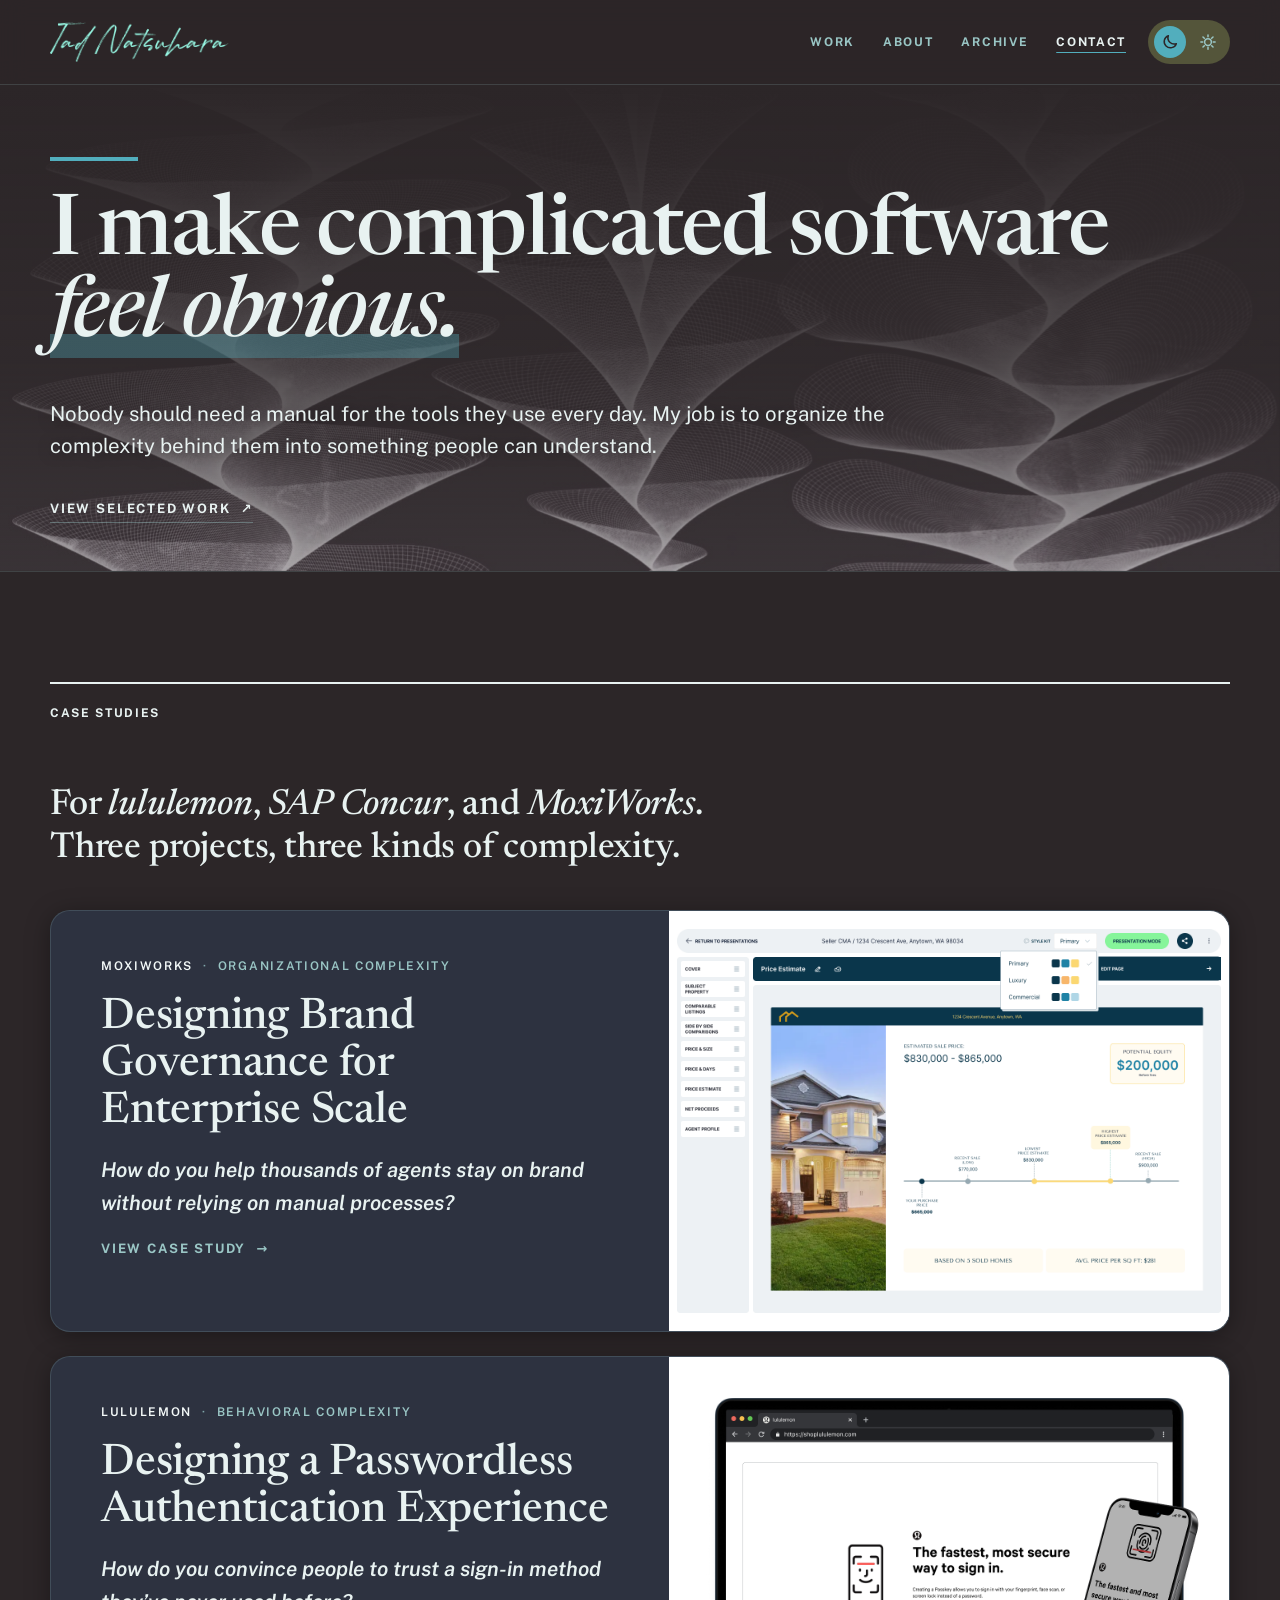
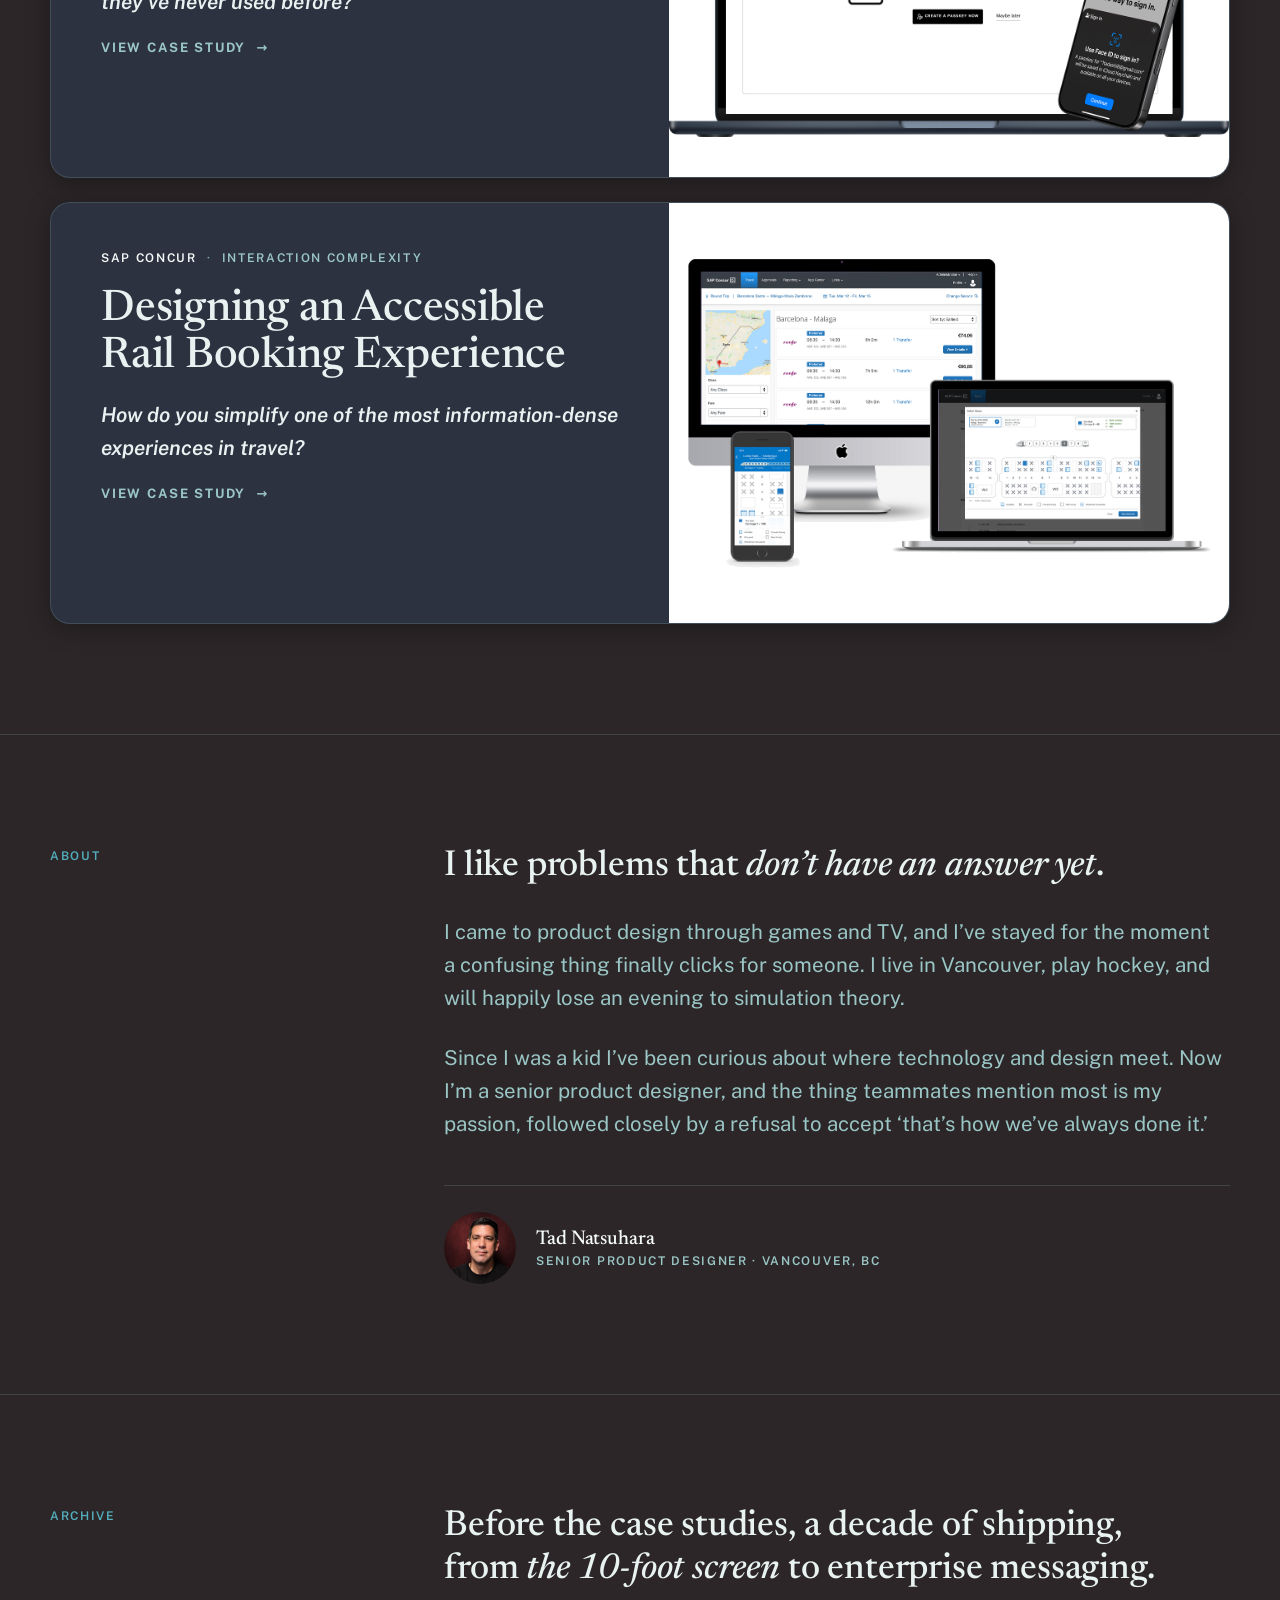
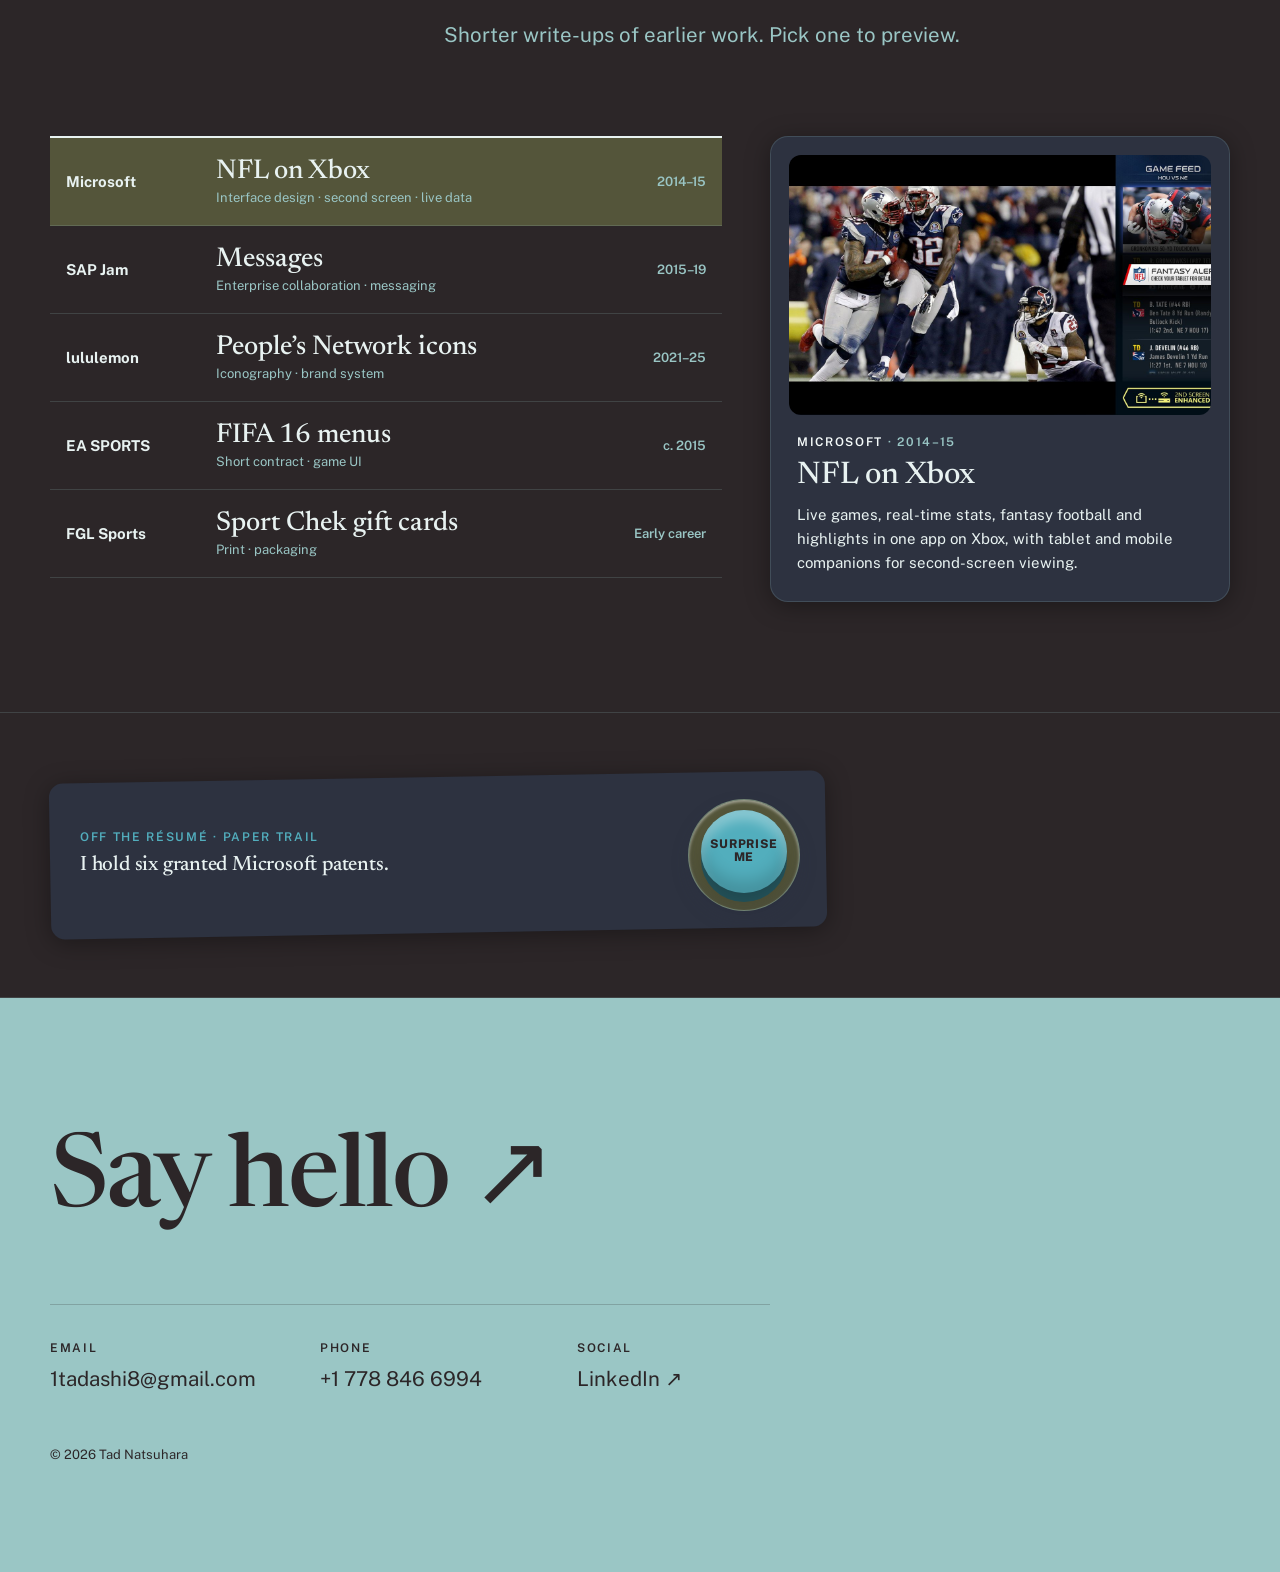
==== commit 595023d4: "Default to dark theme and move Surprise me below Archive - Dark is the default for every first visit" ====
--- a/index.html
+++ b/index.html
@@ -1,15 +1,15 @@
 <!doctype html>
-<html lang="en">
+<html lang="en" data-theme="dark">
 <head>
   <meta charset="utf-8" />
   <script>
     document.documentElement.className += ' js';
-    /* Theme before first paint: saved choice, else light.
-       Light is the canonical editorial default regardless of OS preference;
-       :root holds the light tokens. */
+    /* Theme before first paint: saved choice, else dark.
+       Dark is the default regardless of OS preference; a visitor's explicit
+       toggle is remembered. */
     (function () {
       var t; try { t = localStorage.getItem('theme'); } catch (e) {}
-      if (t !== 'light' && t !== 'dark') { t = 'light'; }
+      if (t !== 'light' && t !== 'dark') { t = 'dark'; }
       document.documentElement.setAttribute('data-theme', t);
     })();
   </script>
@@ -36,9 +36,9 @@
   <link href="https://fonts.googleapis.com/css2?family=Newsreader:ital,opsz,wght@0,6..72,400;0,6..72,500;0,6..72,600;1,6..72,400;1,6..72,500;1,6..72,600&family=Public+Sans:ital,wght@0,400;0,500;0,600;0,700;1,400;1,600&display=swap" rel="stylesheet" />
 
   <!-- Single source of truth for all design values -->
-  <link rel="stylesheet" href="css/tokens.css?v=173" />
+  <link rel="stylesheet" href="css/tokens.css?v=177" />
   <!-- Component + layout styles (tokens only, no hardcoded values) -->
-  <link rel="stylesheet" href="css/components.css?v=173" />
+  <link rel="stylesheet" href="css/components.css?v=177" />
 </head>
 <body>
   <!-- Page is rendered from data by js/app.js — never hand-written markup per section.
@@ -55,8 +55,8 @@
           </nav>
           
     <div class="theme-toggle" role="group" aria-label="Color theme">
+      <button type="button" class="theme-toggle__item" data-theme-btn="dark" aria-pressed="false" aria-label="Dark theme"><svg class="theme-toggle__icon" viewBox="0 0 24 24" width="18" height="18" fill="none" stroke="currentColor" stroke-width="2" stroke-linecap="round" stroke-linejoin="round" aria-hidden="true"><path d="M20.4 14.2A8.3 8.3 0 0 1 9.8 3.6a8.3 8.3 0 1 0 10.6 10.6Z"/></svg></button>
       <button type="button" class="theme-toggle__item" data-theme-btn="light" aria-pressed="false" aria-label="Light theme"><svg class="theme-toggle__icon" viewBox="0 0 24 24" width="18" height="18" fill="none" stroke="currentColor" stroke-width="2" stroke-linecap="round" aria-hidden="true"><circle cx="12" cy="12" r="4.5"/><path d="M12 2.5v2.5M12 19v2.5M2.5 12H5M19 12h2.5M5.3 5.3l1.8 1.8M16.9 16.9l1.8 1.8M18.7 5.3l-1.8 1.8M7.1 16.9l-1.8 1.8"/></svg></button>
-      <button type="button" class="theme-toggle__item" data-theme-btn="dark" aria-pressed="false" aria-label="Dark theme"><svg class="theme-toggle__icon" viewBox="0 0 24 24" width="18" height="18" fill="none" stroke="currentColor" stroke-width="2" stroke-linecap="round" stroke-linejoin="round" aria-hidden="true"><path d="M20.4 14.2A8.3 8.3 0 0 1 9.8 3.6a8.3 8.3 0 1 0 10.6 10.6Z"/></svg></button>
       <span class="theme-toggle__thumb" aria-hidden="true"></span>
     </div>
   
@@ -131,6 +131,9 @@
       <div class="split__label"><h2 class="eyebrow">Archive</h2></div>
       <div class="split__content"><p class="statement">Before the case studies, a decade of shipping, from <em class="emph">the 10-foot screen</em> to enterprise messaging.</p><p class="statement__body">Shorter write-ups of earlier work. Pick one to preview.</p></div>
     </div><div class="archive" data-archive><div class="archive__list"><button type="button" class="archive__row" data-arch="0" aria-pressed="true"><span class="archive__co">Microsoft</span><span class="archive__main"><span class="archive__title">NFL on Xbox</span><span class="archive__tags">Interface design · second screen · live data</span></span><span class="archive__year">2014–15</span></button><button type="button" class="archive__row" data-arch="1" aria-pressed="false"><span class="archive__co">SAP Jam</span><span class="archive__main"><span class="archive__title">Messages</span><span class="archive__tags">Enterprise collaboration · messaging</span></span><span class="archive__year">2015–19</span></button><button type="button" class="archive__row" data-arch="2" aria-pressed="false"><span class="archive__co">lululemon</span><span class="archive__main"><span class="archive__title">People’s Network icons</span><span class="archive__tags">Iconography · brand system</span></span><span class="archive__year">2021–25</span></button><button type="button" class="archive__row" data-arch="3" aria-pressed="false"><span class="archive__co">EA SPORTS</span><span class="archive__main"><span class="archive__title">FIFA 16 menus</span><span class="archive__tags">Short contract · game UI</span></span><span class="archive__year">c. 2015</span></button><button type="button" class="archive__row" data-arch="4" aria-pressed="false"><span class="archive__co">FGL Sports</span><span class="archive__main"><span class="archive__title">Sport Chek gift cards</span><span class="archive__tags">Print · packaging</span></span><span class="archive__year">Early career</span></button></div><div class="archive__preview" aria-live="polite"><div class="archive__img" data-arch-imgbox style="background:#0B0F1A"><img data-arch-img src="images/work/xbox.jpg" alt="NFL on Xbox game feed with a fantasy alert" style="object-fit:cover" loading="lazy" /></div><div class="archive__meta"><span class="archive__kicker"><b data-arch-co>Microsoft</b> &middot; <span data-arch-year>2014–15</span></span><h3 class="archive__ptitle" data-arch-title>NFL on Xbox</h3><p class="archive__blurb" data-arch-blurb>Live games, real-time stats, fantasy football and highlights in one app on Xbox, with tablet and mobile companions for second-screen viewing.</p></div></div></div></div></div>
+    </section>
+    <section class="section section--surprise" id="surprise">
+      <div class="container"><div data-reveal><div class="facts" data-facts><div class="facts__body"><span class="eyebrow">Off the résumé &middot; <span data-fact-tag>Paper trail</span></span><p class="facts__text" data-fact-text aria-live="polite">I hold six granted Microsoft patents.</p></div><button type="button" class="facts__btn" data-fact-btn aria-label="Surprise me"><span class="fa__base"></span><span class="fa__wall"></span><span class="fa__dome"><span class="fa__label">Surprise me</span></span></button></div></div></div>
     </section></main>
     <footer class="site-footer section--footer" id="contact" data-reveal>
       <div class="container">
@@ -153,7 +156,6 @@
             </a>
           </div>
         </div>
-        <div class="facts" data-facts><div class="facts__body"><span class="eyebrow">Off the résumé &middot; <span data-fact-tag>Paper trail</span></span><p class="facts__text" data-fact-text aria-live="polite">I hold six granted Microsoft patents.</p></div><button type="button" class="facts__btn" data-fact-btn aria-label="Surprise me"><span class="fa__base"></span><span class="fa__wall"></span><span class="fa__dome"><span class="fa__label">Surprise me</span></span></button></div>
         <p class="site-footer__copyright">&copy; 2026 Tad Natsuhara</p>
       </div>
     </footer><!-- BUILD:END --></div>
@@ -165,8 +167,8 @@
 
   <!-- Classic scripts, loaded in order so the site opens directly from file:// with no build step -->
   <!-- Cache-busting: bump ?v= on every one of these files whenever js/ or css/ changes -->
-  <script src="js/content.js?v=173"></script>
-  <script src="js/components.js?v=173"></script>
-  <script src="js/app.js?v=173"></script>
+  <script src="js/content.js?v=177"></script>
+  <script src="js/components.js?v=177"></script>
+  <script src="js/app.js?v=177"></script>
 </body>
 </html>
--- a/css/components.css
+++ b/css/components.css
@@ -225,8 +225,9 @@
   background: var(--accent);
   transition: transform 0.35s var(--reveal-ease);
 }
-[data-theme="dark"] .theme-toggle__thumb { transform: translateX(calc(var(--toggle-size) + var(--toggle-gap))); }
-:root:not([data-theme="dark"]) .theme-toggle__thumb { transform: translateX(0); }
+/* Dark is the first (left) option and the default; light slides the capsule right. */
+.theme-toggle__thumb { transform: translateX(calc(var(--toggle-size) + var(--toggle-gap))); }
+[data-theme="dark"] .theme-toggle__thumb { transform: translateX(0); }
 @media (prefers-reduced-motion: reduce) {
   .theme-toggle__thumb { transition: none; }
 }
@@ -1298,9 +1299,10 @@
 .archive__blurb { margin: 0; font-size: var(--fs-small); line-height: 1.6; color: var(--text-primary); }
 
 /* ---------- Surprise me ----------
-   A small strip in the contact footer, below the contact details. The fact
+   A small strip in its own band below Archive, above the contact footer. The fact
    sits level on the left; the card surface behind it is tilted a degree, like
    a card tossed on a desk. A compact dome push button on the right. */
+.section--surprise { padding-top: 64px; padding-bottom: 64px; }
 .facts {
   position: relative;
   isolation: isolate;
@@ -1309,7 +1311,6 @@
   align-items: center;
   column-gap: 28px;
   max-width: 720px;
-  margin-top: 56px;
   padding: 22px 26px 22px 30px;
 }
 .facts::before {
@@ -1323,8 +1324,6 @@
   rotate: -1deg;
 }
 .facts__body { display: flex; flex-direction: column; gap: 8px; }
-/* The footer paints its eyebrows in band ink; on the card they go back to accent. */
-.site-footer .facts .eyebrow { color: var(--accent-text); }
 .facts__text { margin: 0; font-family: var(--font-display); font-weight: 500; font-size: 1.3rem; line-height: 1.3; letter-spacing: -0.01em; color: var(--text-primary); text-wrap: pretty; }
 .facts__text.is-new { animation: factIn 0.42s var(--reveal-ease) both; }
 @keyframes factIn {
